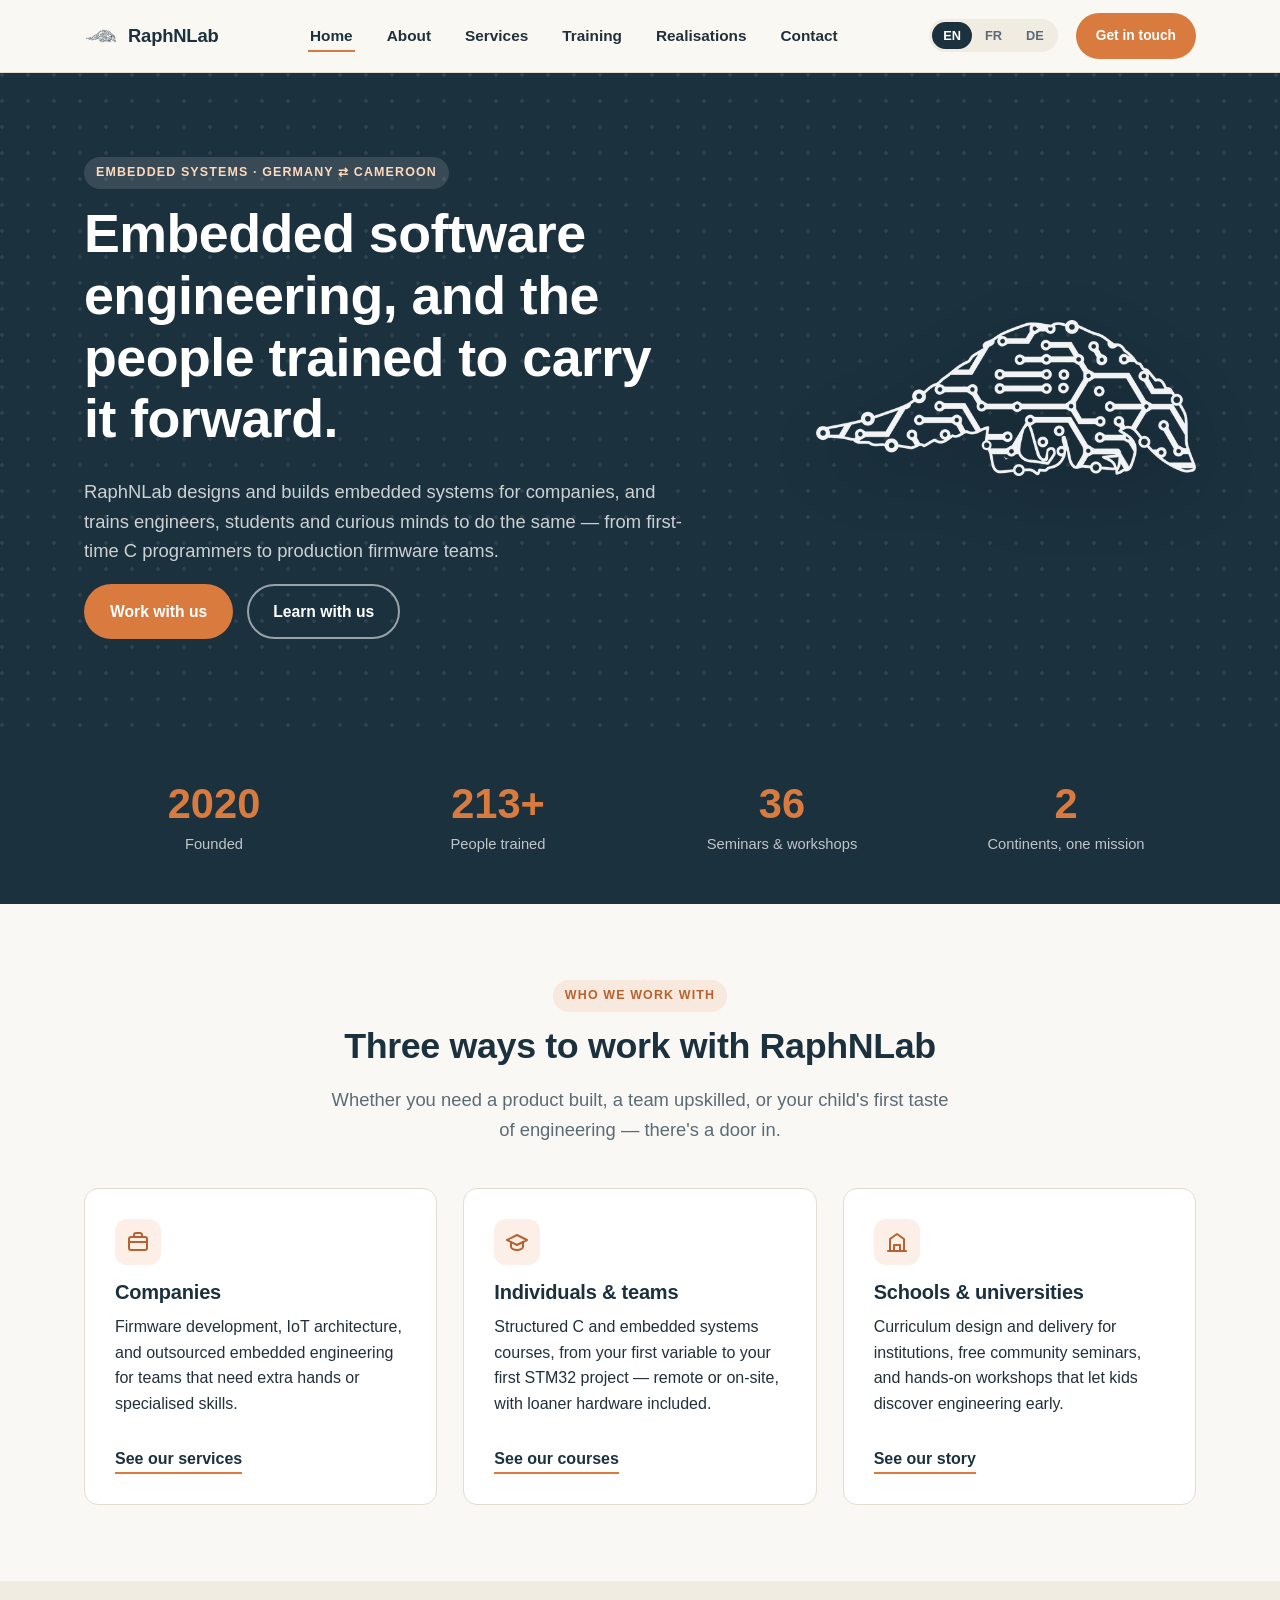
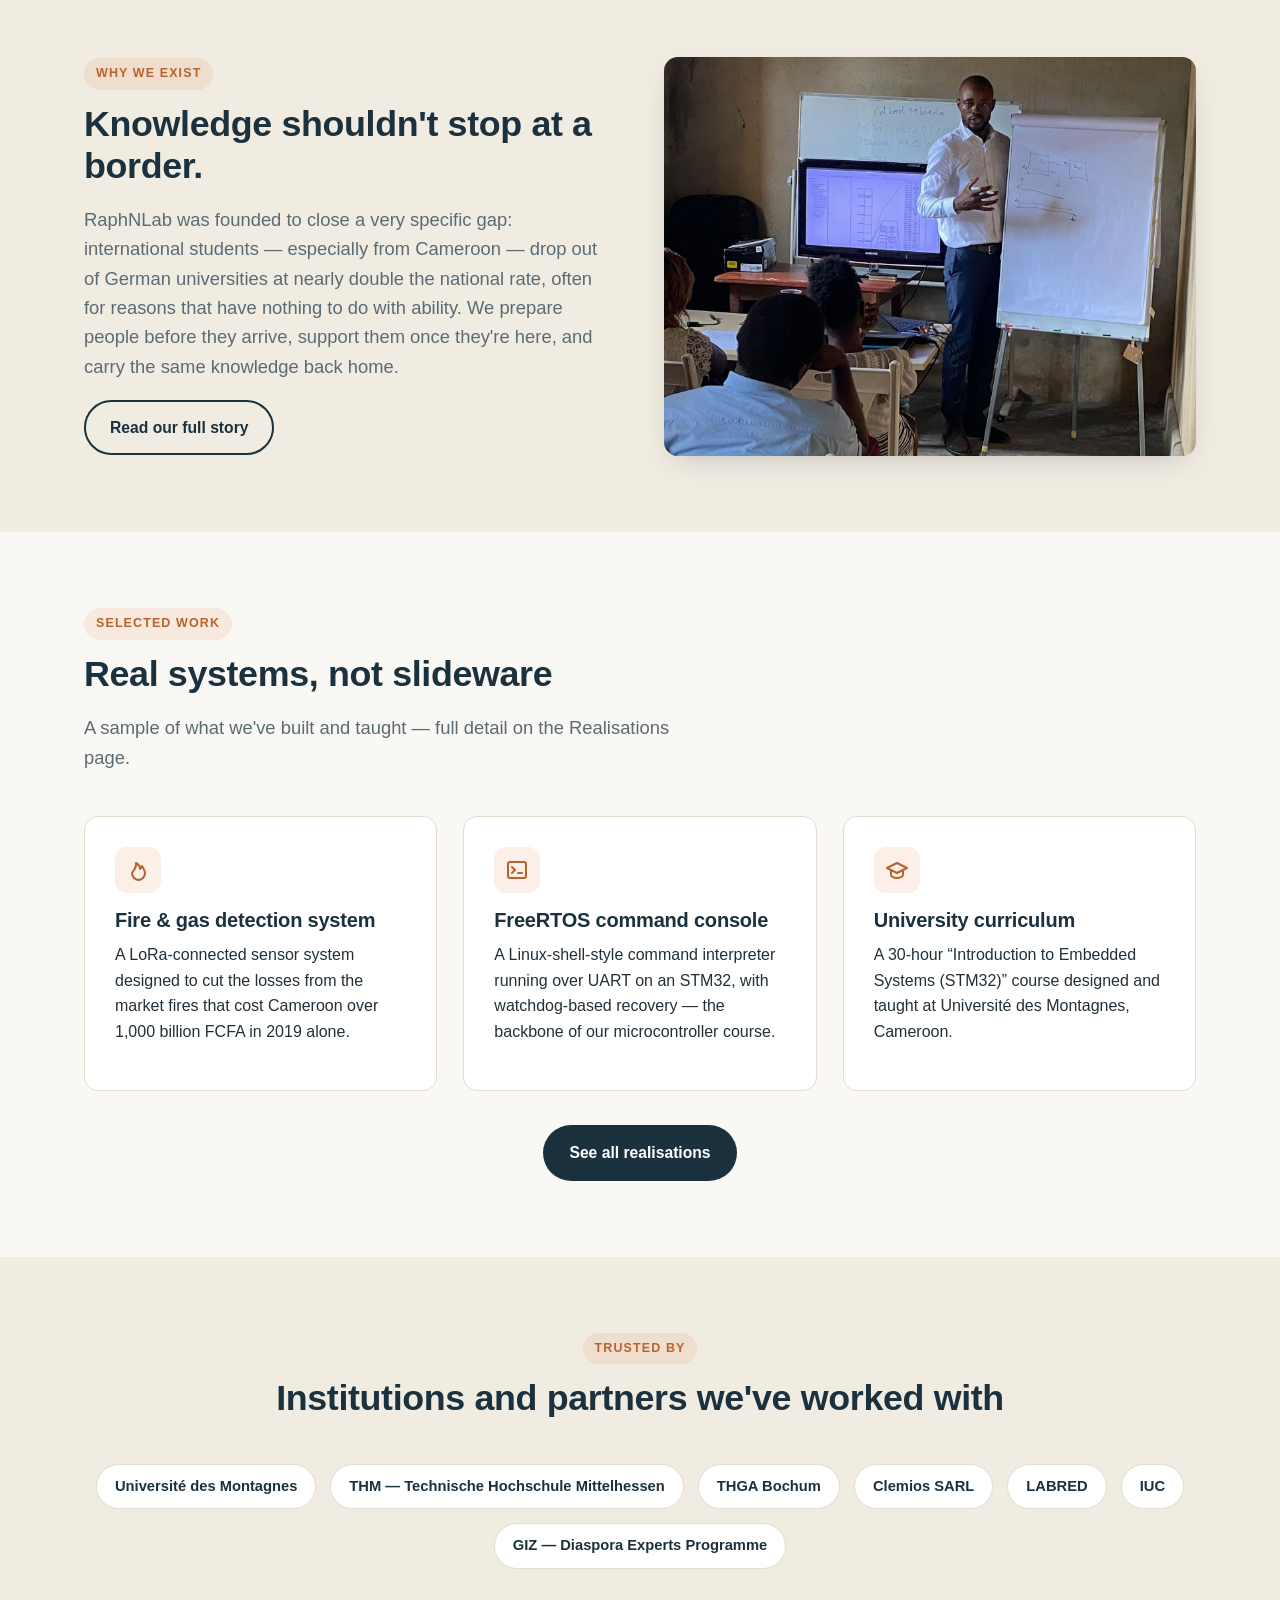
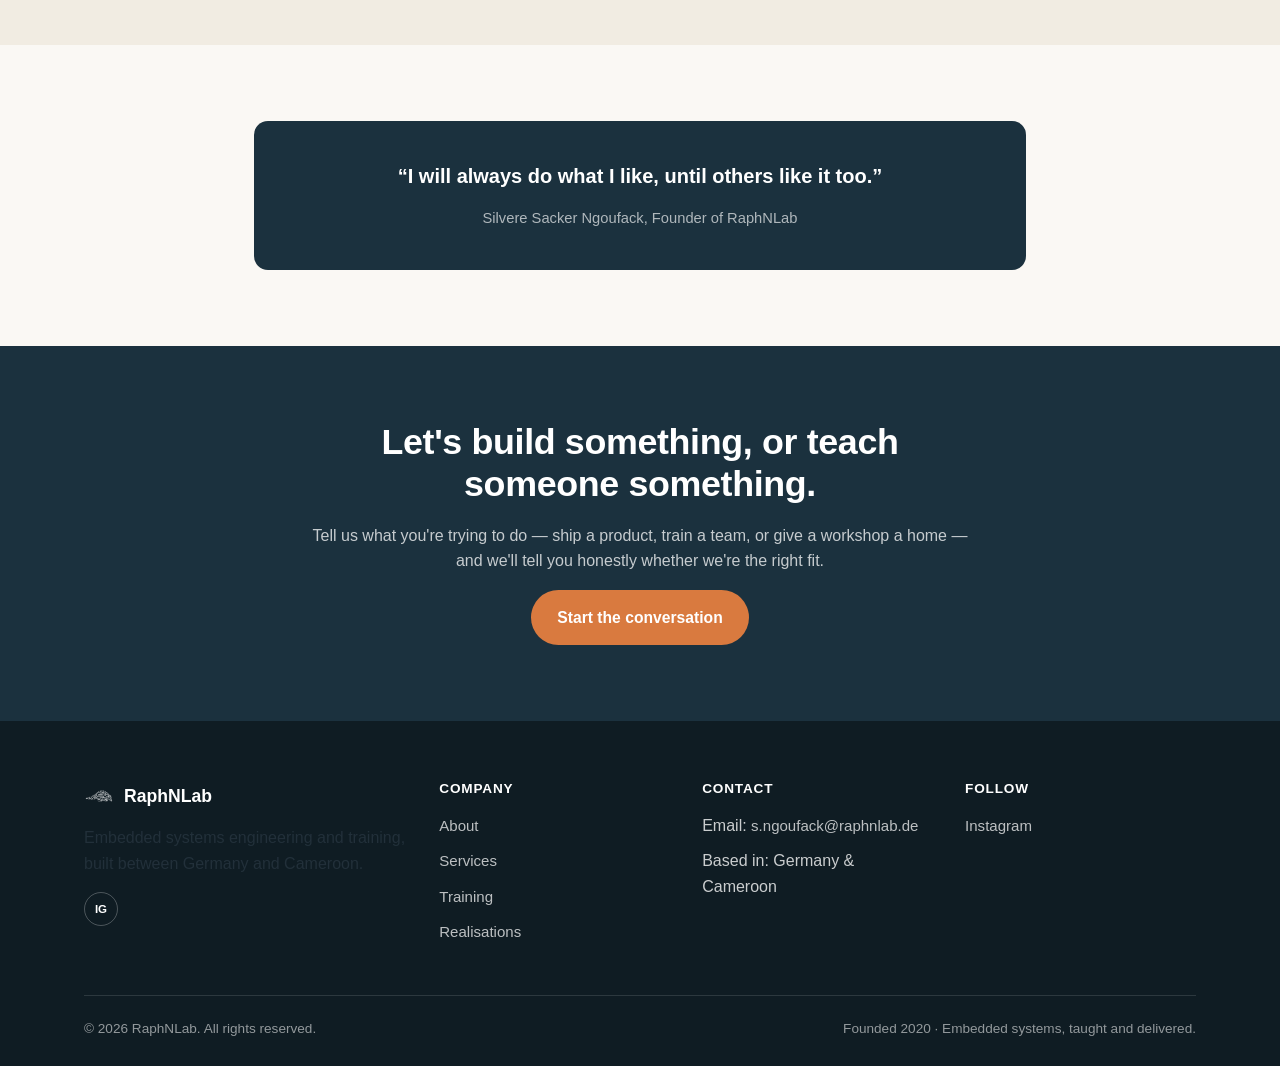
==== index.html @ 63fa4314 "Initial commit Signed-off-by: RaphNLab <s.ngoufack@raphnlab.de>" ====
<!DOCTYPE html>
<html lang="en">
<head>
<meta charset="UTF-8">
<meta name="viewport" content="width=device-width, initial-scale=1.0">
<title data-i18n="home.title">RaphNLab</title>
<meta name="description" content="RaphNLab designs and builds embedded systems for companies, and trains engineers, students and curious minds — in Germany and Cameroon.">
<link rel="icon" type="image/png" href="assets/img/favicon.png">
<link rel="stylesheet" href="assets/css/style.css">
</head>
<body data-page="home">

<header class="site-header">
  <div class="container nav">
    <a href="index.html" class="brand">
      <img src="assets/img/mascot-square.png" alt="RaphNLab">
      <span class="brand-word">RaphNLab</span>
    </a>
    <button class="nav-toggle" aria-label="Menu"><span></span><span></span><span></span></button>
    <ul class="nav-links">
      <li><a href="index.html" data-page="home" data-i18n="common.nav_home">Home</a></li>
      <li><a href="about.html" data-page="about" data-i18n="common.nav_about">About</a></li>
      <li><a href="services.html" data-page="services" data-i18n="common.nav_services">Services</a></li>
      <li><a href="training.html" data-page="training" data-i18n="common.nav_training">Training</a></li>
      <li><a href="realisations.html" data-page="realisations" data-i18n="common.nav_realisations">Realisations</a></li>
      <li><a href="contact.html" data-page="contact" data-i18n="common.nav_contact">Contact</a></li>
    </ul>
    <div class="nav-right">
      <div class="lang-switch">
        <button type="button" data-lang="en">EN</button>
        <button type="button" data-lang="fr">FR</button>
        <button type="button" data-lang="de">DE</button>
      </div>
      <a href="contact.html" class="btn btn-primary" style="padding:10px 18px;font-size:0.86rem;" data-i18n="common.nav_cta">Get in touch</a>
    </div>
  </div>
</header>

<section class="hero">
  <div class="container">
    <div>
      <span class="eyebrow on-dark" data-i18n="home.hero_eyebrow">Embedded systems · Germany ⇄ Cameroon</span>
      <h1 data-i18n="home.hero_title">Embedded software engineering, and the people trained to carry it forward.</h1>
      <p class="lede" data-i18n="home.hero_lede">RaphNLab designs and builds embedded systems for companies, and trains engineers, students and curious minds to do the same.</p>
      <div class="cta-row">
        <a href="services.html" class="btn btn-primary" data-i18n="home.hero_cta_primary">Work with us</a>
        <a href="training.html" class="btn btn-outline-light" data-i18n="home.hero_cta_secondary">Learn with us</a>
      </div>
    </div>
    <div class="hero-art"><img src="assets/img/mascot-white.png" alt=""></div>
  </div>
</section>

<section class="section-ink" style="padding:48px 0;">
  <div class="container stat-strip">
    <div><span class="num">2020</span><span class="label" data-i18n="home.stat_since_label">Founded</span></div>
    <div><span class="num">213+</span><span class="label" data-i18n="home.stat_students_label">People trained</span></div>
    <div><span class="num">36</span><span class="label" data-i18n="home.stat_seminars_label">Seminars & workshops</span></div>
    <div><span class="num">2</span><span class="label" data-i18n="home.stat_continents_label">Continents, one mission</span></div>
  </div>
</section>

<section>
  <div class="container">
    <div class="section-head center">
      <span class="eyebrow" data-i18n="home.paths_eyebrow">Who we work with</span>
      <h2 data-i18n="home.paths_title">Three ways to work with RaphNLab</h2>
      <p class="lede" style="margin:0 auto;" data-i18n="home.paths_lede">Whether you need a product built, a team upskilled, or your child's first taste of engineering.</p>
    </div>
    <div class="grid grid-3">
      <div class="card">
        <div class="icon"><svg viewBox="0 0 24 24" fill="none" stroke="currentColor" stroke-width="2" stroke-linecap="round" stroke-linejoin="round"><rect x="3" y="7" width="18" height="13" rx="2"/><path d="M8 7V5a2 2 0 0 1 2-2h4a2 2 0 0 1 2 2v2"/><path d="M3 12h18"/></svg></div>
        <h3 data-i18n="home.path_company_title">Companies</h3>
        <p data-i18n="home.path_company_text">Firmware development, IoT architecture, and outsourced embedded engineering for teams that need extra hands or specialised skills.</p>
        <a href="services.html" class="link" data-i18n="home.path_company_link">See our services</a>
      </div>
      <div class="card">
        <div class="icon"><svg viewBox="0 0 24 24" fill="none" stroke="currentColor" stroke-width="2" stroke-linecap="round" stroke-linejoin="round"><path d="M22 10 12 5 2 10l10 5 10-5Z"/><path d="M6 12v5c0 1.5 3 3 6 3s6-1.5 6-3v-5"/></svg></div>
        <h3 data-i18n="home.path_individual_title">Individuals & teams</h3>
        <p data-i18n="home.path_individual_text">Structured C and embedded systems courses, from your first variable to your first STM32 project.</p>
        <a href="training.html" class="link" data-i18n="home.path_individual_link">See our courses</a>
      </div>
      <div class="card">
        <div class="icon"><svg viewBox="0 0 24 24" fill="none" stroke="currentColor" stroke-width="2" stroke-linecap="round" stroke-linejoin="round"><path d="M3 21h18"/><path d="M5 21V9l7-5 7 5v12"/><path d="M9 21v-6h6v6"/></svg></div>
        <h3 data-i18n="home.path_institution_title">Schools & universities</h3>
        <p data-i18n="home.path_institution_text">Curriculum design and delivery for institutions, free community seminars, and hands-on workshops for kids.</p>
        <a href="about.html" class="link" data-i18n="home.path_institution_link">See our story</a>
      </div>
    </div>
  </div>
</section>

<section class="section-alt">
  <div class="container" style="display:grid; grid-template-columns: 1fr 1fr; gap:48px; align-items:center;">
    <div>
      <span class="eyebrow" data-i18n="home.mission_eyebrow">Why we exist</span>
      <h2 data-i18n="home.mission_title">Knowledge shouldn't stop at a border.</h2>
      <p class="lede" data-i18n="home.mission_text">RaphNLab was founded to close a very specific gap: international students drop out of German universities at nearly double the national rate.</p>
      <a href="about.html" class="btn btn-outline" data-i18n="home.mission_link">Read our full story</a>
    </div>
    <div class="photo-frame">
      <img src="assets/img/photo-cameroon-training.jpg" alt="Silvere Sacker Ngoufack delivering embedded systems training in Cameroon">
    </div>
  </div>
</section>

<section>
  <div class="container">
    <div class="section-head">
      <span class="eyebrow" data-i18n="home.projects_eyebrow">Selected work</span>
      <h2 data-i18n="home.projects_title">Real systems, not slideware</h2>
      <p class="lede" data-i18n="home.projects_lede">A sample of what we've built and taught.</p>
    </div>
    <div class="grid grid-3">
      <div class="card">
        <div class="icon"><svg viewBox="0 0 24 24" fill="none" stroke="currentColor" stroke-width="2" stroke-linecap="round" stroke-linejoin="round"><path d="M12 22c4 0 7-3 7-7 0-3-2-5-3-7-.5 2-2 3-2 3 0-3-2-5-4-6 1 3-1 5-2 7-1 1.5-2 3-2 3 0 4 3 7 7 7Z"/></svg></div>
        <h3 data-i18n="home.project1_title">Fire & gas detection system</h3>
        <p data-i18n="home.project1_text">A LoRa-connected sensor system designed to cut the losses from market fires in Cameroon.</p>
      </div>
      <div class="card">
        <div class="icon"><svg viewBox="0 0 24 24" fill="none" stroke="currentColor" stroke-width="2" stroke-linecap="round" stroke-linejoin="round"><rect x="3" y="4" width="18" height="16" rx="2"/><path d="m7 9 3 3-3 3"/><path d="M13 15h4"/></svg></div>
        <h3 data-i18n="home.project2_title">FreeRTOS command console</h3>
        <p data-i18n="home.project2_text">A Linux-shell-style command interpreter running over UART on an STM32.</p>
      </div>
      <div class="card">
        <div class="icon"><svg viewBox="0 0 24 24" fill="none" stroke="currentColor" stroke-width="2" stroke-linecap="round" stroke-linejoin="round"><path d="M22 10 12 5 2 10l10 5 10-5Z"/><path d="M6 12v5c0 1.5 3 3 6 3s6-1.5 6-3v-5"/></svg></div>
        <h3 data-i18n="home.project3_title">University curriculum</h3>
        <p data-i18n="home.project3_text">A 30-hour embedded systems course designed and taught at Université des Montagnes, Cameroon.</p>
      </div>
    </div>
    <div class="text-center" style="margin-top:34px;">
      <a href="realisations.html" class="btn btn-dark" data-i18n="home.projects_link">See all realisations</a>
    </div>
  </div>
</section>

<section class="section-alt">
  <div class="container">
    <div class="section-head center">
      <span class="eyebrow" data-i18n="home.partners_eyebrow">Trusted by</span>
      <h2 data-i18n="home.partners_title">Institutions and partners we've worked with</h2>
    </div>
    <div class="partners" style="justify-content:center;">
      <span class="partner-chip">Université des Montagnes</span>
      <span class="partner-chip">THM — Technische Hochschule Mittelhessen</span>
      <span class="partner-chip">THGA Bochum</span>
      <span class="partner-chip">Clemios SARL</span>
      <span class="partner-chip">LABRED</span>
      <span class="partner-chip">IUC</span>
      <span class="partner-chip">GIZ — Diaspora Experts Programme</span>
    </div>
  </div>
</section>

<section>
  <div class="container" style="max-width:820px;">
    <div class="quote-block text-center">
      <p data-i18n="home.quote_text">"I will always do what I like, until others like it too."</p>
      <cite data-i18n="home.quote_cite">Silvere Sacker Ngoufack, Founder of RaphNLab</cite>
    </div>
  </div>
</section>

<section class="section-ink text-center">
  <div class="container" style="max-width:720px;">
    <h2 data-i18n="home.cta_band_title">Let's build something, or teach someone something.</h2>
    <p data-i18n="home.cta_band_text">Tell us what you're trying to do — ship a product, train a team, or give a workshop a home — and we'll tell you honestly whether we're the right fit.</p>
    <a href="contact.html" class="btn btn-primary" data-i18n="home.cta_band_button">Start the conversation</a>
  </div>
</section>

<footer class="site-footer">
  <div class="container">
    <div class="footer-grid">
      <div>
        <div class="footer-brand">
          <img src="assets/img/mascot-square.png" alt="RaphNLab">
          <span>RaphNLab</span>
        </div>
        <p data-i18n="common.footer_tagline">Embedded systems engineering and training, built between Germany and Cameroon.</p>
        <div class="social-row">
          <a href="https://www.instagram.com/raphnlab_/" target="_blank" rel="noopener" aria-label="Instagram"><span style="font-size:0.72rem;font-weight:800;">IG</span></a>
        </div>
      </div>
      <div>
        <h4 data-i18n="common.footer_company">Company</h4>
        <ul>
          <li><a href="about.html" data-i18n="common.nav_about">About</a></li>
          <li><a href="services.html" data-i18n="common.nav_services">Services</a></li>
          <li><a href="training.html" data-i18n="common.nav_training">Training</a></li>
          <li><a href="realisations.html" data-i18n="common.nav_realisations">Realisations</a></li>
        </ul>
      </div>
      <div>
        <h4 data-i18n="common.footer_contact">Contact</h4>
        <ul>
          <li><span data-i18n="common.footer_email_label">Email</span>: <a href="mailto:s.ngoufack@raphnlab.de">s.ngoufack@raphnlab.de</a></li>
          <li><span data-i18n="common.footer_location_label">Based in</span>: <span data-i18n="common.footer_location_value">Germany & Cameroon</span></li>
        </ul>
      </div>
      <div>
        <h4 data-i18n="common.footer_follow">Follow</h4>
        <ul>
          <li><a href="https://www.instagram.com/raphnlab_/" target="_blank" rel="noopener">Instagram</a></li>
        </ul>
      </div>
    </div>
    <div class="footer-bottom">
      <div>&copy; <span data-year></span> <span data-i18n="common.footer_rights">RaphNLab. All rights reserved.</span></div>
      <div data-i18n="common.footer_credit">Founded 2020 · Embedded systems, taught and delivered.</div>
    </div>
  </div>
</footer>

<script src="assets/i18n/translations.js"></script>
<script src="assets/js/i18n.js"></script>
<script src="assets/js/main.js"></script>
</body>
</html>
---- assets/css/style.css ----
/* ==========================================================================
   RaphNLab — design tokens
   Brand ink colour (#1b313e) measured from the official logo file.
   Warm terracotta accent chosen to echo the Cameroon/Germany "bridge" story
   without turning the site into a flag-colour cliché.
   ========================================================================== */
:root {
  --ink: #1b313e;
  --ink-2: #24404f;
  --ink-3: #0f1c23;
  --paper: #faf8f4;
  --paper-alt: #f1ece2;
  --white: #ffffff;
  --text: #22303a;
  --text-muted: #5b6b74;
  --border: #e3ddd0;
  --accent: #d97a3f;
  --accent-dark: #b8632f;
  --accent-2: #2f8fd1;
  --ok: #3f8f5f;

  --font-sans: -apple-system, BlinkMacSystemFont, "Segoe UI", Roboto, "Helvetica Neue", Arial, sans-serif;

  --container: 1160px;
  --radius: 14px;
  --radius-sm: 8px;
  --shadow: 0 10px 30px -12px rgba(15, 28, 35, 0.25);
  --shadow-sm: 0 4px 14px -6px rgba(15, 28, 35, 0.18);
}

* { box-sizing: border-box; }
html { scroll-behavior: smooth; }

body {
  margin: 0;
  font-family: var(--font-sans);
  background: var(--paper);
  color: var(--text);
  line-height: 1.6;
  -webkit-font-smoothing: antialiased;
}

img { max-width: 100%; display: block; }
a { color: inherit; }

.container {
  width: 100%;
  max-width: var(--container);
  margin: 0 auto;
  padding: 0 24px;
}

h1, h2, h3, h4 {
  font-family: var(--font-sans);
  color: var(--ink);
  line-height: 1.15;
  letter-spacing: -0.01em;
  margin: 0 0 0.5em;
}
h1 { font-size: clamp(2.1rem, 4.2vw, 3.4rem); font-weight: 800; }
h2 { font-size: clamp(1.6rem, 2.8vw, 2.3rem); font-weight: 800; }
h3 { font-size: 1.25rem; font-weight: 700; }
p { margin: 0 0 1em; color: var(--text); }
.lede { font-size: 1.15rem; color: var(--text-muted); max-width: 62ch; }

.eyebrow {
  display: inline-block;
  font-size: 0.78rem;
  font-weight: 700;
  letter-spacing: 0.09em;
  text-transform: uppercase;
  color: var(--accent-dark);
  background: rgba(217, 122, 63, 0.12);
  padding: 6px 12px;
  border-radius: 999px;
  margin-bottom: 14px;
}
.eyebrow.on-dark {
  color: #ffd9bd;
  background: rgba(255, 255, 255, 0.12);
}

/* ==========================================================================
   Buttons
   ========================================================================== */
.btn {
  display: inline-flex;
  align-items: center;
  gap: 8px;
  font-family: var(--font-sans);
  font-size: 0.98rem;
  font-weight: 700;
  padding: 13px 24px;
  border-radius: 999px;
  border: 2px solid transparent;
  cursor: pointer;
  text-decoration: none;
  transition: transform 0.15s ease, box-shadow 0.15s ease, background 0.15s ease, color 0.15s ease;
  white-space: nowrap;
}
.btn-primary { background: var(--accent); color: #fff; }
.btn-primary:hover { background: var(--accent-dark); transform: translateY(-1px); box-shadow: var(--shadow-sm); }
.btn-dark { background: var(--ink); color: #fff; }
.btn-dark:hover { background: var(--ink-2); transform: translateY(-1px); }
.btn-outline { background: transparent; color: var(--ink); border-color: var(--ink); }
.btn-outline:hover { background: var(--ink); color: #fff; }
.btn-outline-light { background: transparent; color: #fff; border-color: rgba(255,255,255,0.55); }
.btn-outline-light:hover { background: rgba(255,255,255,0.12); border-color: #fff; }
.btn-block { width: 100%; justify-content: center; }
.cta-row { display: flex; gap: 14px; flex-wrap: wrap; }

/* ==========================================================================
   Header / nav
   ========================================================================== */
.site-header {
  position: sticky;
  top: 0;
  z-index: 100;
  background: rgba(250, 248, 244, 0.92);
  backdrop-filter: saturate(180%) blur(10px);
  border-bottom: 1px solid var(--border);
}
.nav {
  display: flex;
  align-items: center;
  justify-content: space-between;
  height: 72px;
}
.brand { display: flex; align-items: center; gap: 10px; text-decoration: none; }
.brand img { height: 34px; width: auto; }
.brand-word { font-weight: 800; font-size: 1.15rem; color: var(--ink); letter-spacing: -0.01em; }

.nav-links {
  display: flex;
  align-items: center;
  gap: 30px;
  list-style: none;
  margin: 0;
  padding: 0;
}
.nav-links a {
  text-decoration: none;
  color: var(--text);
  font-weight: 600;
  font-size: 0.96rem;
  padding: 6px 2px;
  border-bottom: 2px solid transparent;
  transition: border-color 0.15s ease, color 0.15s ease;
}
.nav-links a:hover,
.nav-links a.active {
  color: var(--ink);
  border-bottom-color: var(--accent);
}

.nav-right { display: flex; align-items: center; gap: 18px; }

.lang-switch {
  display: flex;
  gap: 2px;
  background: var(--paper-alt);
  border-radius: 999px;
  padding: 3px;
}
.lang-switch button {
  border: none;
  background: transparent;
  padding: 6px 11px;
  font-size: 0.8rem;
  font-weight: 700;
  color: var(--text-muted);
  border-radius: 999px;
  cursor: pointer;
  font-family: var(--font-sans);
}
.lang-switch button.active { background: var(--ink); color: #fff; }

.nav-toggle {
  display: none;
  flex-direction: column;
  gap: 5px;
  background: none;
  border: none;
  cursor: pointer;
  padding: 6px;
}
.nav-toggle span { width: 24px; height: 2px; background: var(--ink); display: block; border-radius: 2px; }

@media (max-width: 880px) {
  .nav-toggle { display: flex; }
  .nav-right .btn { display: none; }
  .nav-right { gap: 10px; }
  .lang-switch button { padding: 6px 8px; font-size: 0.76rem; }
  .brand-word { font-size: 1.02rem; }
  .container { padding: 0 18px; }
  .nav-links {
    position: absolute;
    top: 72px;
    left: 0;
    right: 0;
    background: var(--paper);
    border-bottom: 1px solid var(--border);
    flex-direction: column;
    align-items: flex-start;
    gap: 4px;
    padding: 14px 24px 20px;
    display: none;
  }
  .nav-links.open { display: flex; }
  .nav-links a { width: 100%; padding: 10px 0; }
  .nav-right { gap: 12px; }
}

/* ==========================================================================
   Hero
   ========================================================================== */
.hero {
  position: relative;
  background: var(--ink);
  color: #fff;
  overflow: hidden;
  padding: 84px 0 96px;
}
.hero::before {
  content: "";
  position: absolute;
  inset: 0;
  background-image:
    radial-gradient(circle at 2px 2px, rgba(255,255,255,0.16) 1.6px, transparent 1.6px);
  background-size: 26px 26px;
  opacity: 0.5;
  pointer-events: none;
}
.hero .container { position: relative; display: grid; grid-template-columns: 1.15fr 0.85fr; gap: 48px; align-items: center; }
.hero h1 { color: #fff; }
.hero p.lede { color: rgba(255,255,255,0.78); }
.hero-art { justify-self: end; opacity: 0.95; }
.hero-art img { width: 100%; max-width: 380px; filter: drop-shadow(0 20px 40px rgba(0,0,0,0.35)); }

.hero.small { padding: 56px 0 68px; }
.hero.small .container { grid-template-columns: 1fr; }
.hero.small .lede { max-width: 70ch; }

@media (max-width: 880px) {
  .hero .container { grid-template-columns: 1fr; }
  .hero-art { justify-self: center; order: -1; }
  .hero-art img { max-width: 220px; }
}

/* ==========================================================================
   Sections
   ========================================================================== */
section { padding: 76px 0; }
.section-alt { background: var(--paper-alt); }
.section-ink { background: var(--ink); color: #fff; }
.section-ink h2 { color: #fff; }
.section-ink p { color: rgba(255,255,255,0.75); }
.section-head { max-width: 760px; margin-bottom: 44px; }
.section-head.center { margin-left: auto; margin-right: auto; text-align: center; }

/* ==========================================================================
   Stat strip
   ========================================================================== */
.stat-strip {
  display: grid;
  grid-template-columns: repeat(4, 1fr);
  gap: 24px;
  text-align: center;
}
.stat-strip .num {
  font-size: clamp(1.8rem, 3.4vw, 2.6rem);
  font-weight: 800;
  color: var(--accent);
  display: block;
  line-height: 1;
  margin-bottom: 6px;
}
.stat-strip .label { font-size: 0.92rem; color: rgba(255,255,255,0.72); }
@media (max-width: 720px) {
  .stat-strip { grid-template-columns: repeat(2, 1fr); row-gap: 32px; }
}

/* ==========================================================================
   Cards / grids
   ========================================================================== */
.grid { display: grid; gap: 26px; }
.grid-3 { grid-template-columns: repeat(3, 1fr); }
.grid-2 { grid-template-columns: repeat(2, 1fr); }
@media (max-width: 900px) {
  .grid-3, .grid-2 { grid-template-columns: 1fr; }
}

.card {
  background: #fff;
  border: 1px solid var(--border);
  border-radius: var(--radius);
  padding: 30px;
  transition: transform 0.15s ease, box-shadow 0.15s ease;
}
.card:hover { transform: translateY(-3px); box-shadow: var(--shadow-sm); }
.card .icon {
  width: 46px; height: 46px;
  display: grid; place-items: center;
  background: rgba(217,122,63,0.12);
  color: var(--accent-dark);
  border-radius: 12px;
  margin-bottom: 16px;
}
.card .icon svg { width: 24px; height: 24px; }
.card ul { margin: 12px 0 0; padding-left: 20px; color: var(--text-muted); }
.card ul li { margin-bottom: 6px; }
.card .link { display: inline-block; margin-top: 14px; font-weight: 700; color: var(--ink); text-decoration: none; border-bottom: 2px solid var(--accent); }

.card-flat {
  background: var(--paper-alt);
  border-radius: var(--radius);
  padding: 26px;
}

/* ==========================================================================
   Pricing cards
   ========================================================================== */
.price-card {
  background: #fff;
  border: 1px solid var(--border);
  border-radius: var(--radius);
  padding: 32px;
  display: flex;
  flex-direction: column;
  height: 100%;
}
.price-card.featured {
  border-color: var(--accent);
  box-shadow: var(--shadow);
  position: relative;
}
.price-card .tag {
  position: absolute; top: -13px; left: 28px;
  background: var(--accent); color: #fff;
  font-size: 0.72rem; font-weight: 800; letter-spacing: 0.05em;
  text-transform: uppercase; padding: 5px 12px; border-radius: 999px;
}
.price-card .amount { font-size: 2.4rem; font-weight: 800; color: var(--ink); margin: 6px 0 2px; }
.price-card .amount small { font-size: 1rem; font-weight: 600; color: var(--text-muted); }
.price-card ul { list-style: none; padding: 0; margin: 18px 0 24px; flex-grow: 1; }
.price-card ul li { padding: 7px 0 7px 26px; position: relative; color: var(--text); font-size: 0.95rem; }
.price-card ul li::before {
  content: "✓";
  position: absolute; left: 0; top: 7px;
  color: var(--ok); font-weight: 800;
}
.price-card.free .amount { color: var(--ok); }

/* ==========================================================================
   Timeline (About)
   ========================================================================== */
.timeline { position: relative; margin-left: 10px; padding-left: 30px; border-left: 3px solid var(--border); }
.timeline-item { position: relative; padding-bottom: 34px; }
.timeline-item:last-child { padding-bottom: 0; }
.timeline-item::before {
  content: "";
  position: absolute; left: -39px; top: 4px;
  width: 14px; height: 14px; border-radius: 50%;
  background: var(--accent); border: 3px solid var(--paper);
  box-shadow: 0 0 0 2px var(--accent);
}
.timeline-item .year { font-weight: 800; color: var(--accent-dark); font-size: 0.9rem; letter-spacing: 0.04em; }
.timeline-item h3 { margin: 4px 0 6px; }

/* ==========================================================================
   Quote / callout blocks
   ========================================================================== */
.quote-block {
  background: var(--ink);
  color: #fff;
  border-radius: var(--radius);
  padding: 40px;
  position: relative;
}
.quote-block p { color: #fff; font-size: 1.25rem; font-weight: 600; line-height: 1.5; margin-bottom: 14px; }
.quote-block cite { color: rgba(255,255,255,0.65); font-style: normal; font-size: 0.92rem; }

.callout {
  border-left: 4px solid var(--accent);
  background: var(--paper-alt);
  border-radius: 0 var(--radius) var(--radius) 0;
  padding: 22px 26px;
  margin: 28px 0;
}
.callout strong { color: var(--ink); }

.badge {
  display: inline-flex;
  align-items: center;
  gap: 8px;
  background: #fff;
  border: 1px solid var(--border);
  border-radius: 999px;
  padding: 8px 16px;
  font-size: 0.85rem;
  font-weight: 700;
  color: var(--ink);
  box-shadow: var(--shadow-sm);
}
.badge .dot { width: 8px; height: 8px; border-radius: 50%; background: var(--ok); }

/* ==========================================================================
   Photos
   ========================================================================== */
.photo-frame {
  border-radius: var(--radius);
  overflow: hidden;
  box-shadow: var(--shadow);
}
.photo-frame img { width: 100%; height: 100%; object-fit: cover; }
.figure-caption { font-size: 0.85rem; color: var(--text-muted); margin-top: 10px; }

/* ==========================================================================
   Partners strip
   ========================================================================== */
.partners { display: flex; flex-wrap: wrap; gap: 14px; }
.partner-chip {
  background: #fff;
  border: 1px solid var(--border);
  border-radius: 999px;
  padding: 10px 18px;
  font-weight: 700;
  font-size: 0.92rem;
  color: var(--ink);
}

/* ==========================================================================
   Process steps
   ========================================================================== */
.steps { display: grid; grid-template-columns: repeat(5, 1fr); gap: 18px; counter-reset: step; }
.step { text-align: left; }
.step .n {
  width: 34px; height: 34px; border-radius: 50%;
  background: var(--ink); color: #fff; font-weight: 800;
  display: grid; place-items: center; margin-bottom: 12px; font-size: 0.95rem;
}
@media (max-width: 980px) {
  .steps { grid-template-columns: repeat(2, 1fr); }
}
@media (max-width: 560px) {
  .steps { grid-template-columns: 1fr; }
}

/* ==========================================================================
   Contact form
   ========================================================================== */
.form-grid { display: grid; gap: 16px; }
.form-row-2 { display: grid; grid-template-columns: 1fr 1fr; gap: 16px; }
@media (max-width: 640px) { .form-row-2 { grid-template-columns: 1fr; } }
label { display: block; font-weight: 700; font-size: 0.88rem; margin-bottom: 6px; color: var(--ink); }
input, select, textarea {
  width: 100%;
  font-family: var(--font-sans);
  font-size: 0.98rem;
  padding: 12px 14px;
  border-radius: var(--radius-sm);
  border: 1px solid var(--border);
  background: #fff;
  color: var(--text);
}
input:focus, select:focus, textarea:focus { outline: 2px solid var(--accent); outline-offset: 1px; }
textarea { min-height: 130px; resize: vertical; }
.form-note { font-size: 0.85rem; color: var(--text-muted); margin-top: 10px; }

.contact-cards { display: grid; grid-template-columns: repeat(2, 1fr); gap: 22px; }
@media (max-width: 780px) { .contact-cards { grid-template-columns: 1fr; } }

/* ==========================================================================
   Footer
   ========================================================================== */
.site-footer { background: var(--ink-3); color: rgba(255,255,255,0.78); padding: 60px 0 26px; }
.footer-grid { display: grid; grid-template-columns: 1.4fr 1fr 1fr 1fr; gap: 32px; margin-bottom: 40px; }
.footer-grid h4 { color: #fff; font-size: 0.85rem; letter-spacing: 0.06em; text-transform: uppercase; margin-bottom: 16px; }
.footer-grid ul { list-style: none; margin: 0; padding: 0; }
.footer-grid li { margin-bottom: 10px; }
.footer-grid a { color: rgba(255,255,255,0.72); text-decoration: none; font-size: 0.94rem; }
.footer-grid a:hover { color: #fff; }
.footer-brand { display: flex; align-items: center; gap: 10px; margin-bottom: 14px; }
.footer-brand img { height: 30px; filter: brightness(0) invert(1); }
.footer-brand span { font-weight: 800; color: #fff; font-size: 1.1rem; }
.footer-bottom {
  border-top: 1px solid rgba(255,255,255,0.12);
  padding-top: 22px;
  display: flex;
  justify-content: space-between;
  flex-wrap: wrap;
  gap: 12px;
  font-size: 0.85rem;
  color: rgba(255,255,255,0.55);
}
.social-row { display: flex; gap: 12px; }
.social-row a {
  width: 34px; height: 34px; border-radius: 50%;
  border: 1px solid rgba(255,255,255,0.25);
  display: grid; place-items: center;
  color: #fff; text-decoration: none;
}
.social-row a:hover { background: rgba(255,255,255,0.12); }

@media (max-width: 880px) {
  .footer-grid { grid-template-columns: 1fr 1fr; }
}
@media (max-width: 540px) {
  .footer-grid { grid-template-columns: 1fr; }
}

/* ==========================================================================
   Utilities
   ========================================================================== */
.mt-0 { margin-top: 0; }
.text-center { text-align: center; }
.max-w { max-width: 700px; }
.max-w.center { margin-left: auto; margin-right: auto; }
[data-i18n-html] a { color: var(--accent-dark); font-weight: 700; }
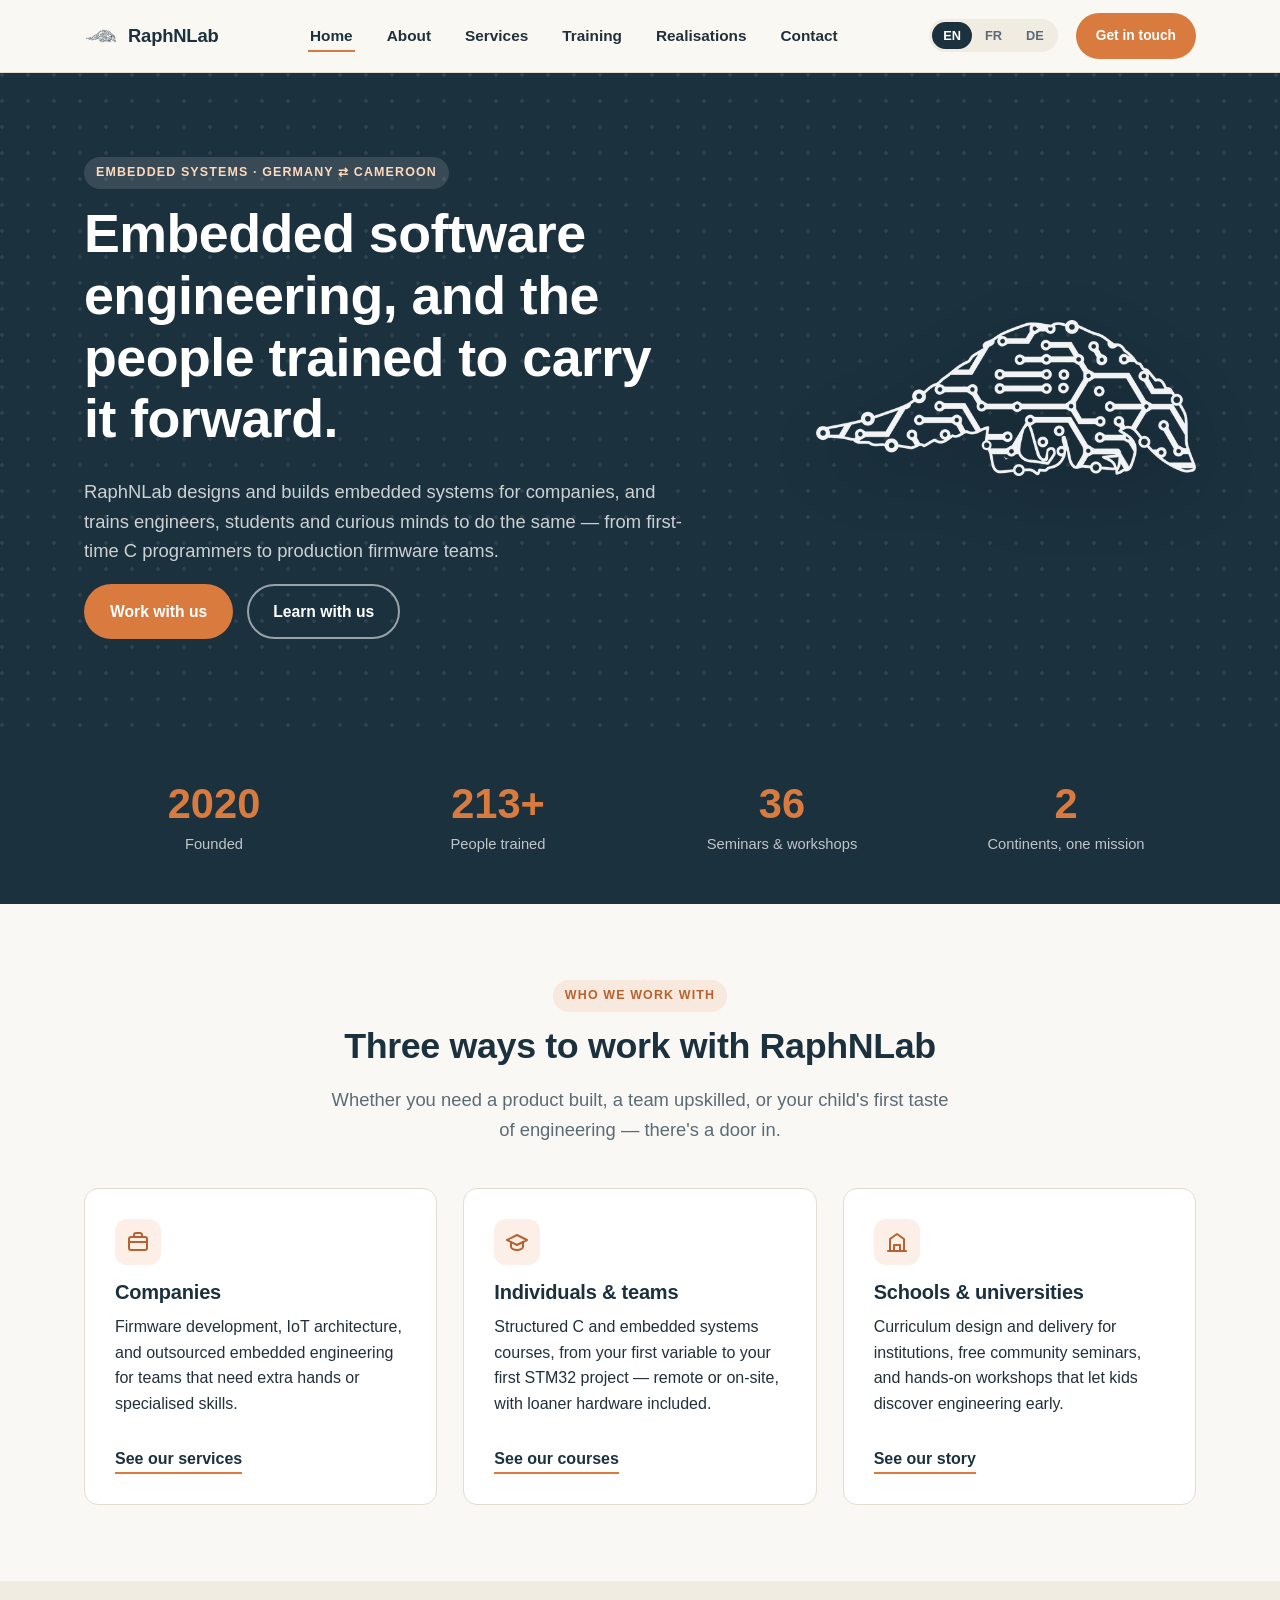
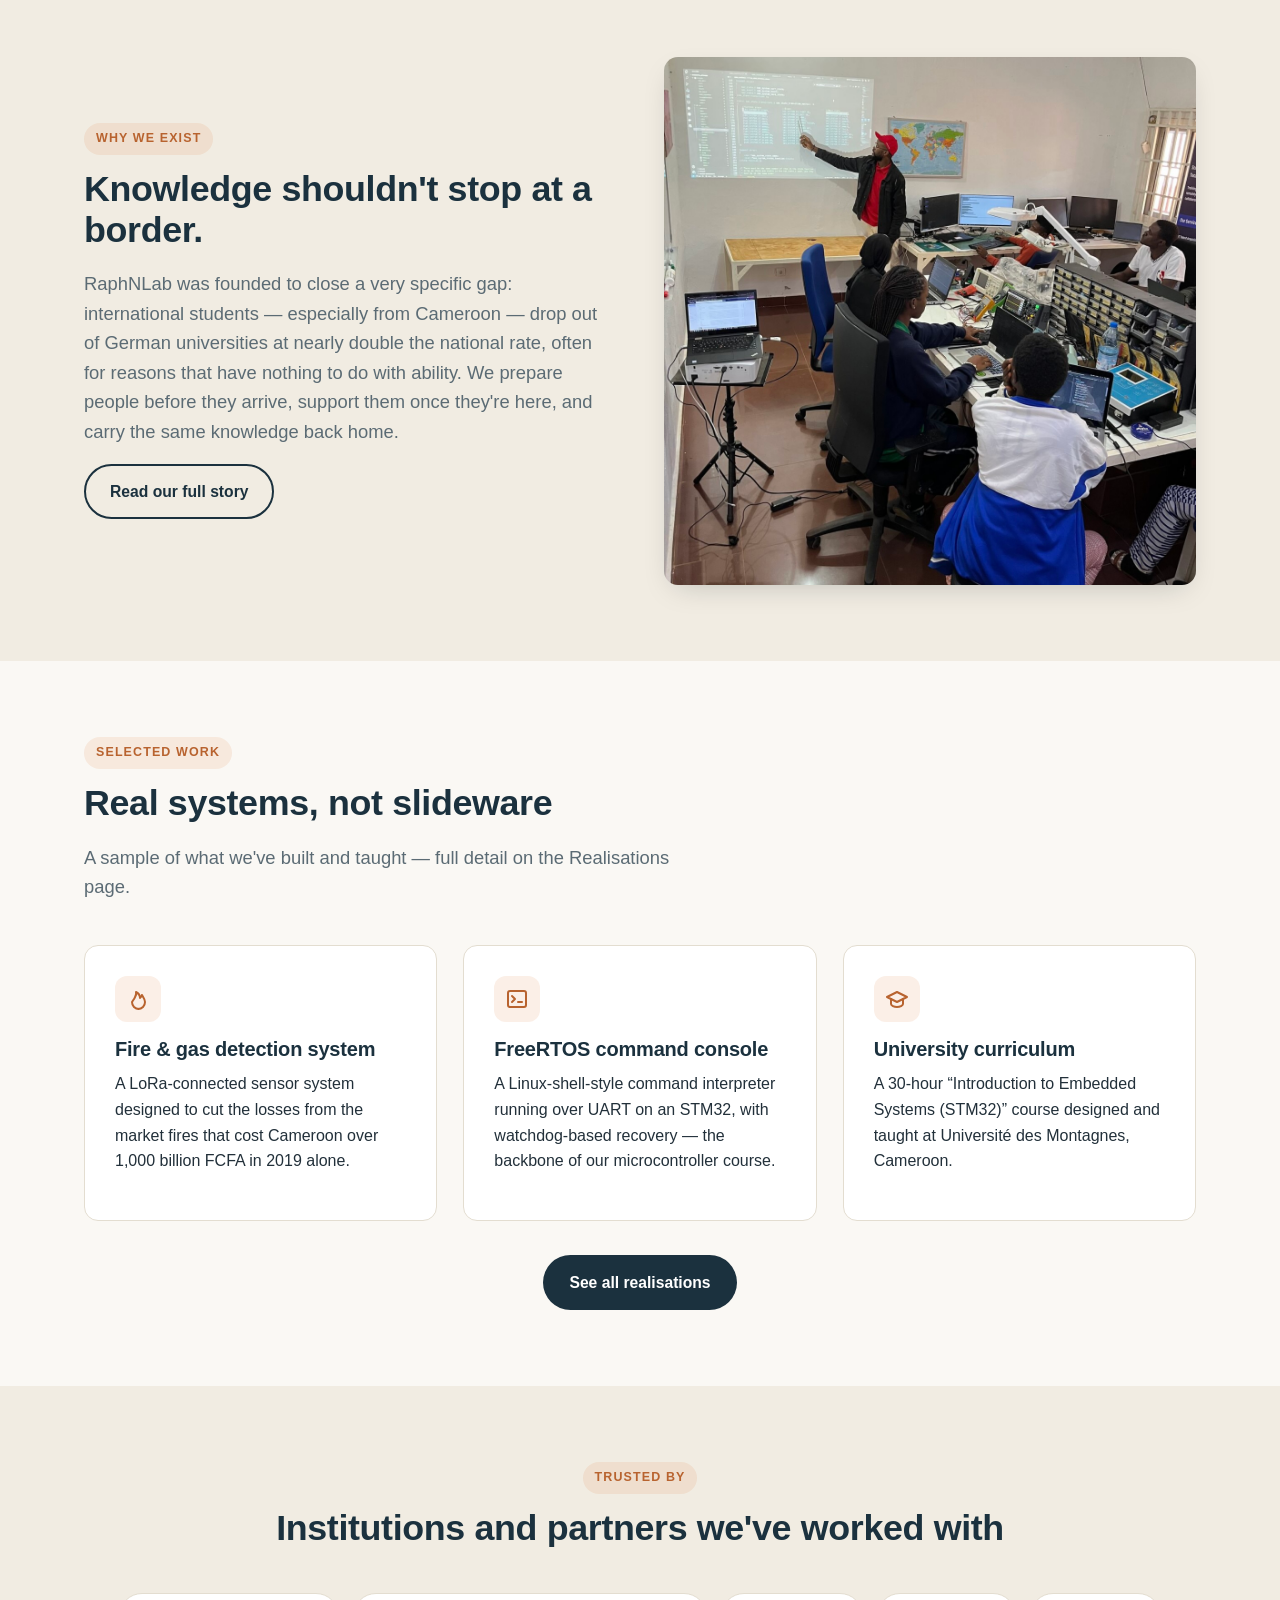
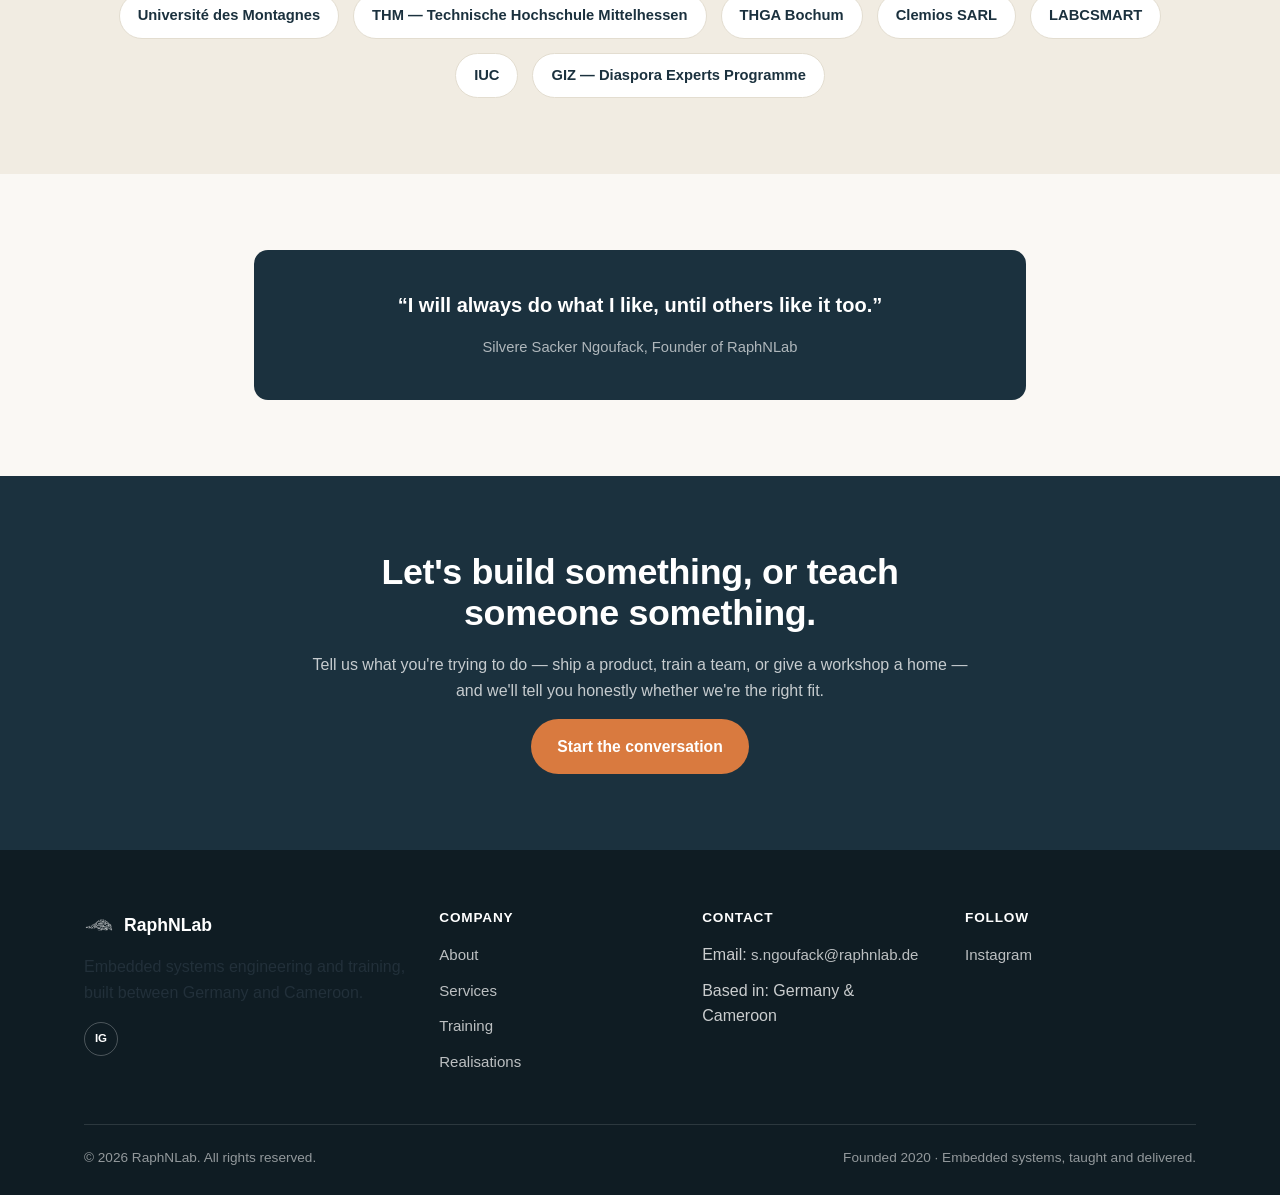
==== commit f1e9b499: "Update knowledge transfer partner Signed-off-by: RaphNLab <s.ngoufack@raphnlab.de>" ====
--- a/index.html
+++ b/index.html
@@ -145,7 +145,7 @@
       <span class="partner-chip">THM — Technische Hochschule Mittelhessen</span>
       <span class="partner-chip">THGA Bochum</span>
       <span class="partner-chip">Clemios SARL</span>
-      <span class="partner-chip">LABRED</span>
+      <span class="partner-chip">LABCSMART</span>
       <span class="partner-chip">IUC</span>
       <span class="partner-chip">GIZ — Diaspora Experts Programme</span>
     </div>
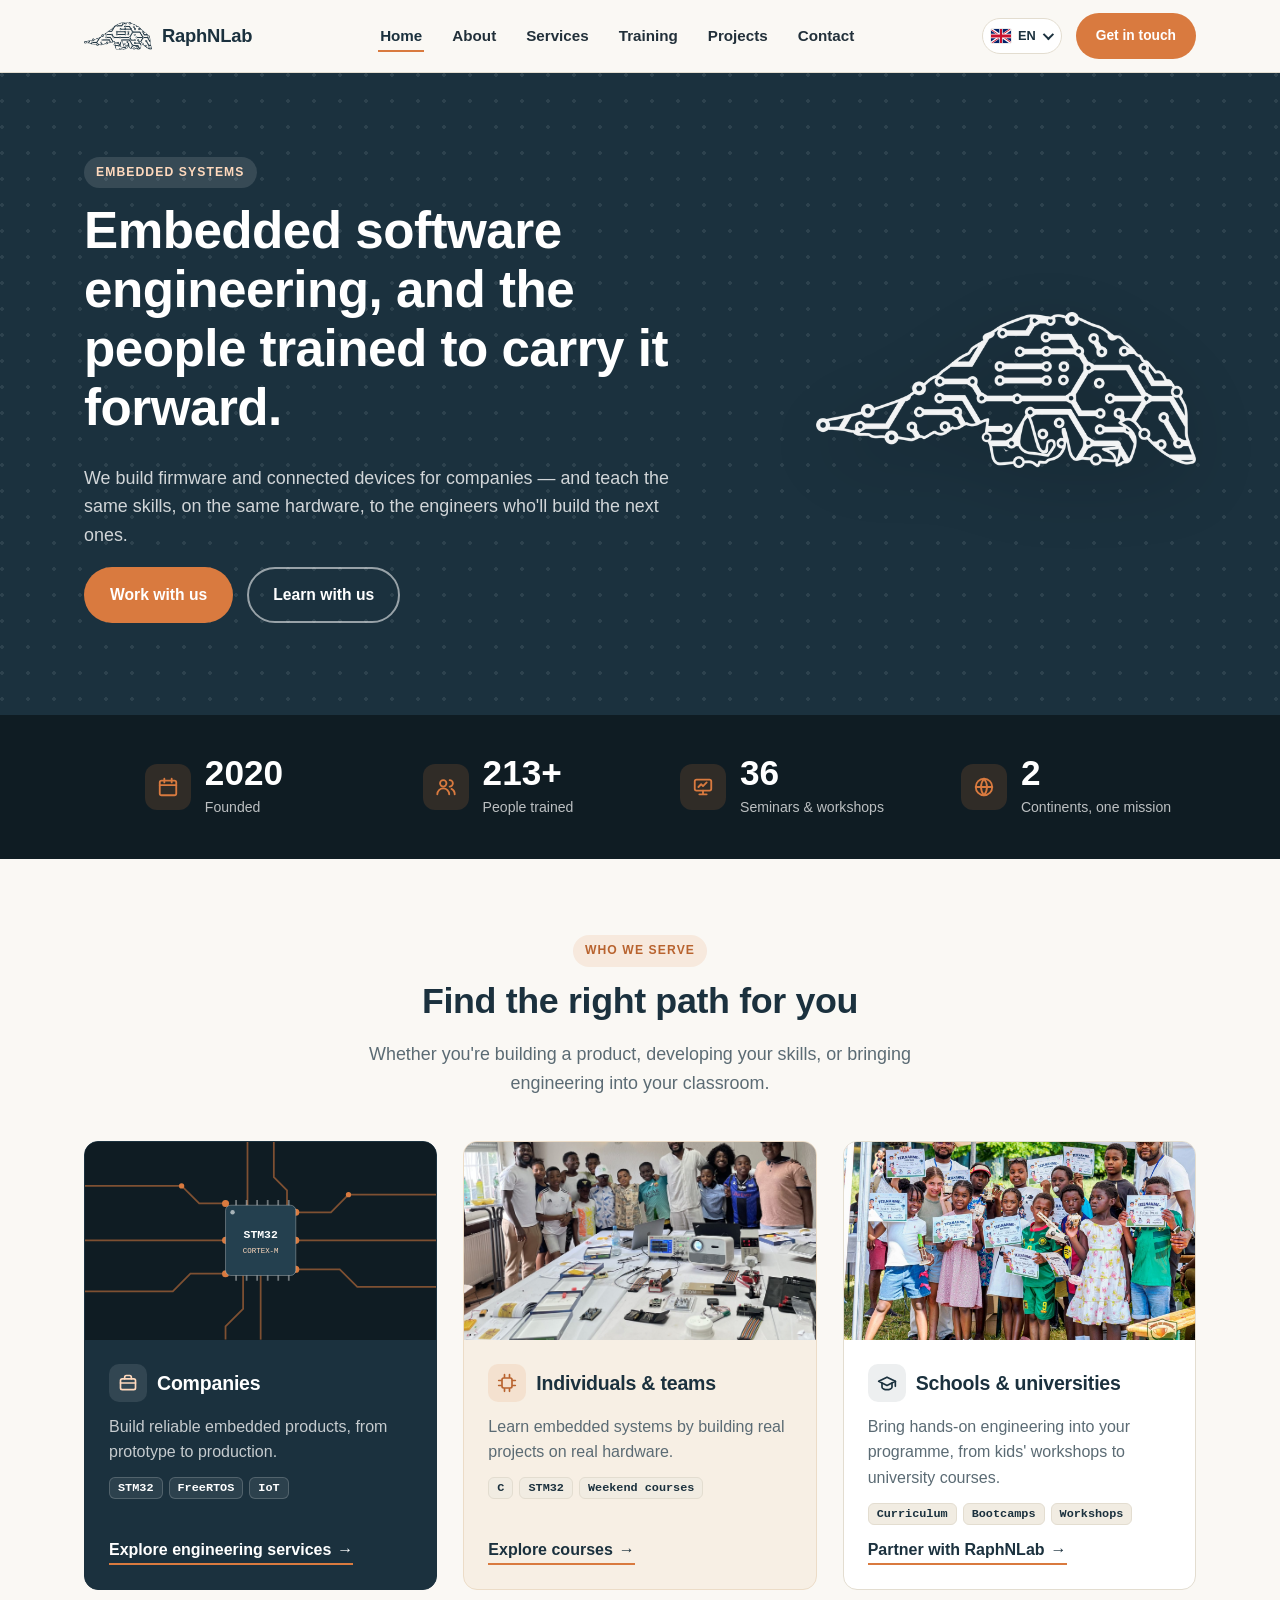
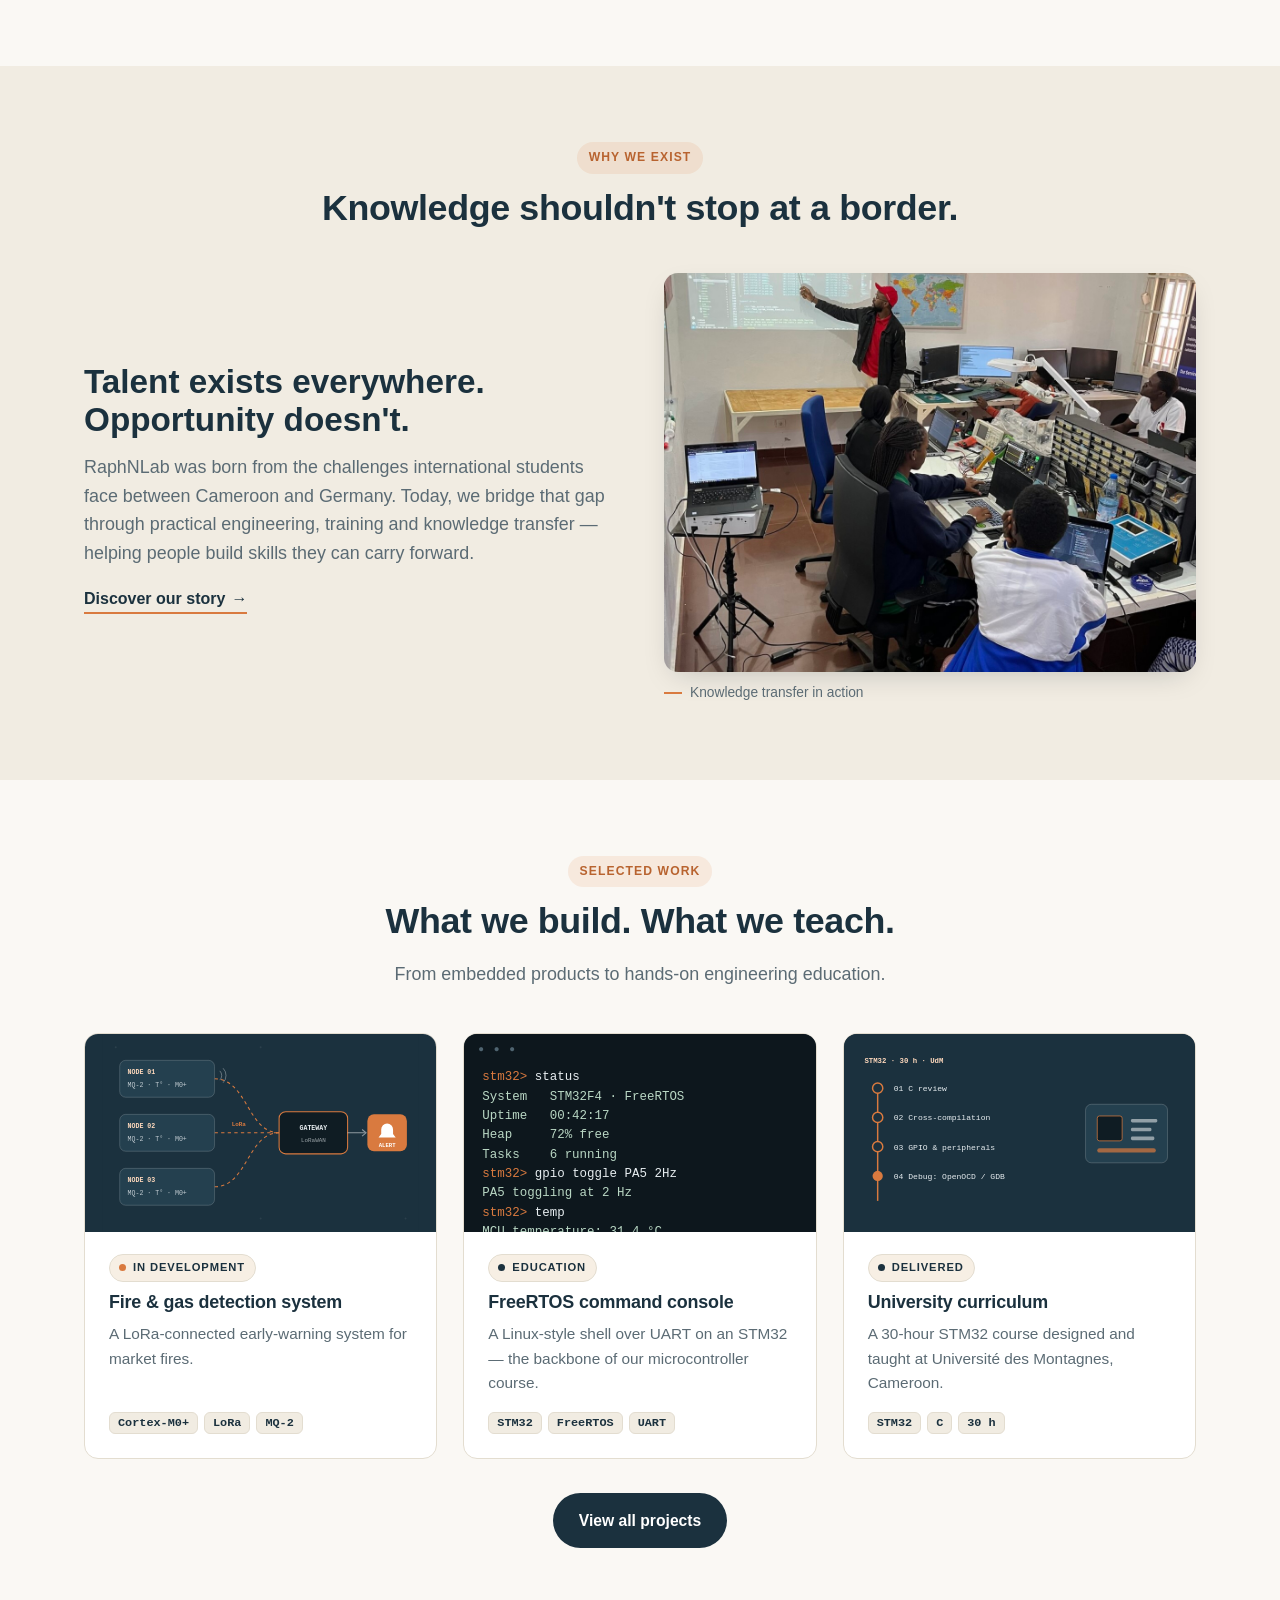
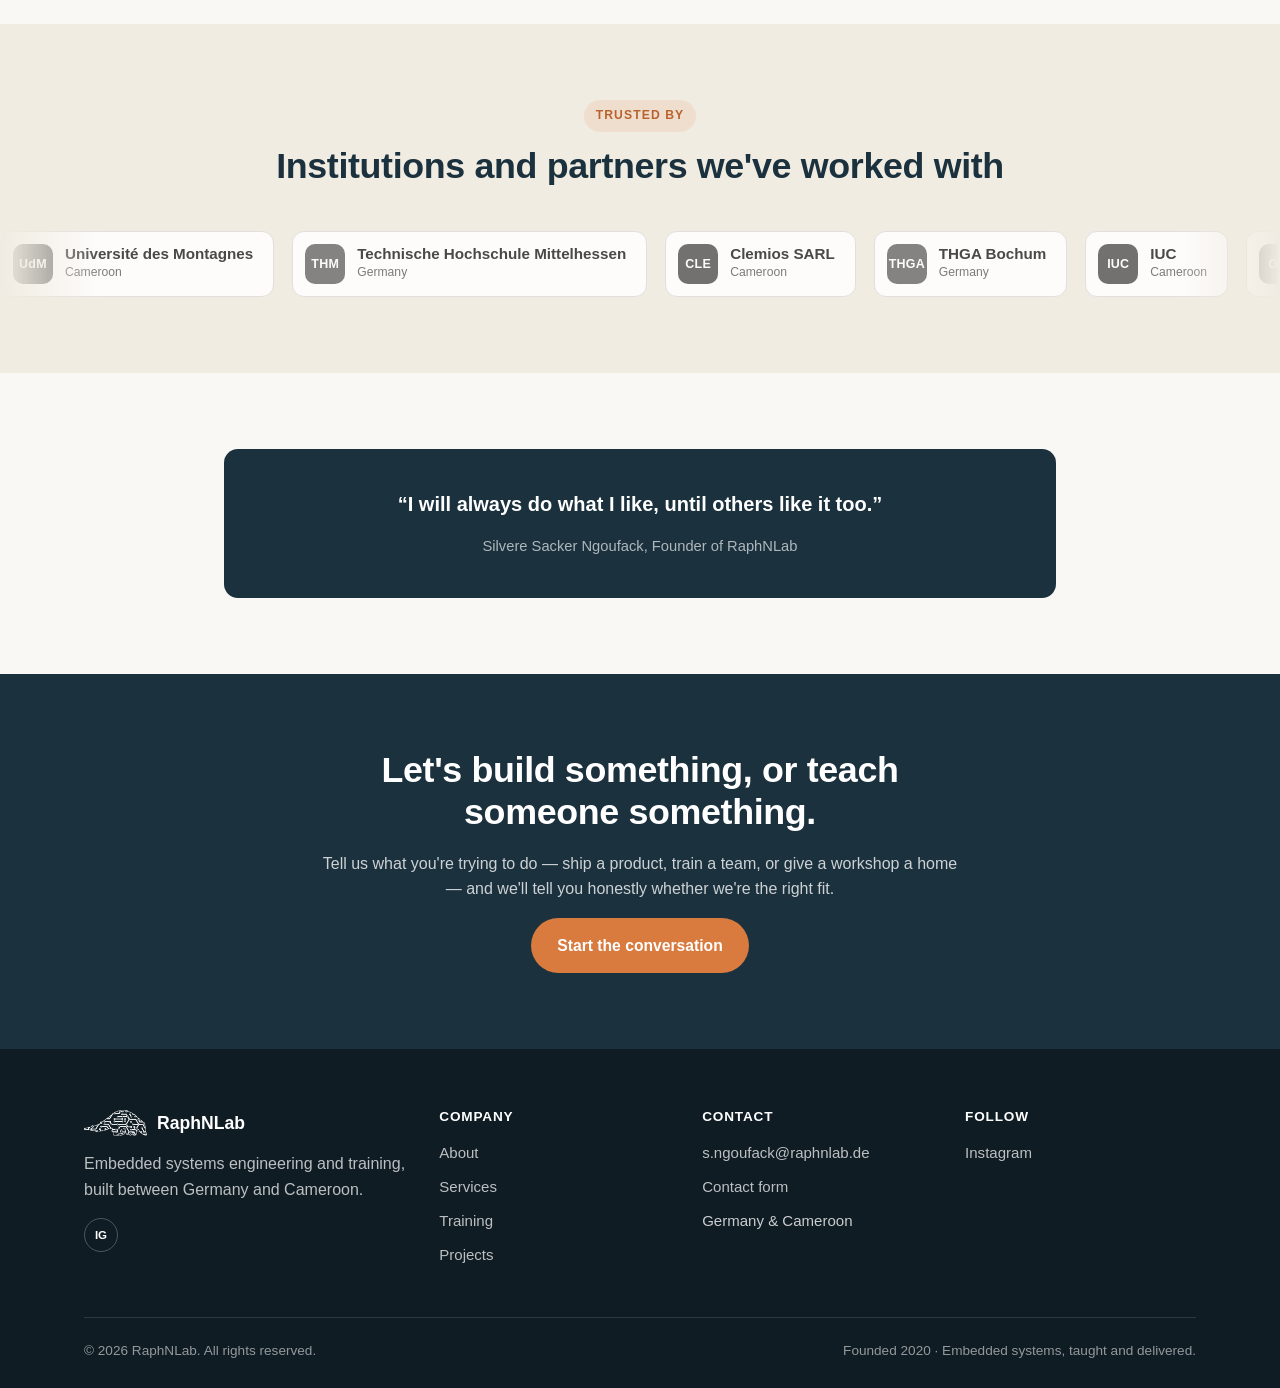
==== commit c9b0eac5: "Improve the webpage design" ====
--- a/index.html
+++ b/index.html
@@ -3,8 +3,8 @@
 <head>
 <meta charset="UTF-8">
 <meta name="viewport" content="width=device-width, initial-scale=1.0">
-<title data-i18n="home.title">RaphNLab</title>
-<meta name="description" content="RaphNLab designs and builds embedded systems for companies, and trains engineers, students and curious minds — in Germany and Cameroon.">
+<title data-i18n="home.title">RaphNLab — Embedded Systems Engineering & Training</title>
+<meta name="description" content="RaphNLab builds embedded systems for companies and teaches the skills behind them — firmware, connected devices and hands-on training, in Germany and Cameroon.">
 <link rel="icon" type="image/png" href="assets/img/favicon.png">
 <link rel="stylesheet" href="assets/css/style.css">
 </head>
@@ -13,25 +13,28 @@
 <header class="site-header">
   <div class="container nav">
     <a href="index.html" class="brand">
-      <img src="assets/img/mascot-square.png" alt="RaphNLab">
+      <img src="assets/img/mascot-nav.png" alt="" width="68" height="28">
       <span class="brand-word">RaphNLab</span>
     </a>
-    <button class="nav-toggle" aria-label="Menu"><span></span><span></span><span></span></button>
-    <ul class="nav-links">
+    <ul class="nav-links" id="site-menu">
       <li><a href="index.html" data-page="home" data-i18n="common.nav_home">Home</a></li>
       <li><a href="about.html" data-page="about" data-i18n="common.nav_about">About</a></li>
       <li><a href="services.html" data-page="services" data-i18n="common.nav_services">Services</a></li>
       <li><a href="training.html" data-page="training" data-i18n="common.nav_training">Training</a></li>
-      <li><a href="realisations.html" data-page="realisations" data-i18n="common.nav_realisations">Realisations</a></li>
+      <li><a href="realisations.html" data-page="realisations" data-i18n="common.nav_projects">Projects</a></li>
       <li><a href="contact.html" data-page="contact" data-i18n="common.nav_contact">Contact</a></li>
     </ul>
     <div class="nav-right">
-      <div class="lang-switch">
-        <button type="button" data-lang="en">EN</button>
-        <button type="button" data-lang="fr">FR</button>
-        <button type="button" data-lang="de">DE</button>
-      </div>
-      <a href="contact.html" class="btn btn-primary" style="padding:10px 18px;font-size:0.86rem;" data-i18n="common.nav_cta">Get in touch</a>
+      <div class="lang-menu">
+        <button type="button" class="lang-current" aria-haspopup="true" aria-expanded="false" aria-label="Language" data-i18n-aria="common.lang_label"><span class="flag flag-en"></span><span class="lang-code">EN</span></button>
+        <ul class="lang-options">
+          <li><button type="button" data-lang="en" lang="en"><span class="flag flag-en"></span>English</button></li>
+          <li><button type="button" data-lang="fr" lang="fr"><span class="flag flag-fr"></span>Français</button></li>
+          <li><button type="button" data-lang="de" lang="de"><span class="flag flag-de"></span>Deutsch</button></li>
+        </ul>
+      </div>
+      <a href="contact.html" class="btn btn-primary nav-cta" data-i18n="common.nav_cta">Get in touch</a>
+      <button type="button" class="nav-toggle" aria-label="Menu" aria-controls="site-menu" aria-expanded="false" data-i18n-aria="common.menu_label"><span></span><span></span><span></span></button>
     </div>
   </div>
 </header>
@@ -39,9 +42,9 @@
 <section class="hero">
   <div class="container">
     <div>
-      <span class="eyebrow on-dark" data-i18n="home.hero_eyebrow">Embedded systems · Germany ⇄ Cameroon</span>
+      <span class="eyebrow on-dark" data-i18n="home.hero_eyebrow">Embedded systems</span>
       <h1 data-i18n="home.hero_title">Embedded software engineering, and the people trained to carry it forward.</h1>
-      <p class="lede" data-i18n="home.hero_lede">RaphNLab designs and builds embedded systems for companies, and trains engineers, students and curious minds to do the same.</p>
+      <p class="lede" data-i18n="home.hero_lede">We build firmware and connected devices for companies — and teach the same skills, on the same hardware, to the engineers who'll build the next ones.</p>
       <div class="cta-row">
         <a href="services.html" class="btn btn-primary" data-i18n="home.hero_cta_primary">Work with us</a>
         <a href="training.html" class="btn btn-outline-light" data-i18n="home.hero_cta_secondary">Learn with us</a>
@@ -51,85 +54,188 @@
   </div>
 </section>
 
-<section class="section-ink" style="padding:48px 0;">
+<section class="section-ink stat-band">
   <div class="container stat-strip">
-    <div><span class="num">2020</span><span class="label" data-i18n="home.stat_since_label">Founded</span></div>
-    <div><span class="num">213+</span><span class="label" data-i18n="home.stat_students_label">People trained</span></div>
-    <div><span class="num">36</span><span class="label" data-i18n="home.stat_seminars_label">Seminars & workshops</span></div>
-    <div><span class="num">2</span><span class="label" data-i18n="home.stat_continents_label">Continents, one mission</span></div>
+    <div class="stat">
+      <span class="stat-icon"><svg viewBox="0 0 24 24" fill="none" stroke="currentColor" stroke-width="2" stroke-linecap="round" stroke-linejoin="round"><rect x="3" y="5" width="18" height="16" rx="2"/><path d="M16 3v4M8 3v4M3 10h18"/></svg></span>
+      <div><span class="num">2020</span><span class="label" data-i18n="home.stat_since_label">Founded</span></div>
+    </div>
+    <div class="stat">
+      <span class="stat-icon"><svg viewBox="0 0 24 24" fill="none" stroke="currentColor" stroke-width="2" stroke-linecap="round" stroke-linejoin="round"><circle cx="9" cy="8" r="3.5"/><path d="M2.5 20a6.5 6.5 0 0 1 13 0"/><path d="M16 4.5a3.5 3.5 0 0 1 0 7"/><path d="M18 14a6.5 6.5 0 0 1 3.5 6"/></svg></span>
+      <div><span class="num">213+</span><span class="label" data-i18n="home.stat_students_label">People trained</span></div>
+    </div>
+    <div class="stat">
+      <span class="stat-icon"><svg viewBox="0 0 24 24" fill="none" stroke="currentColor" stroke-width="2" stroke-linecap="round" stroke-linejoin="round"><rect x="3" y="4" width="18" height="12" rx="2"/><path d="M12 16v4M8 20h8"/><path d="m7 12 3-3 2 2 4-4"/></svg></span>
+      <div><span class="num">36</span><span class="label" data-i18n="home.stat_seminars_label">Seminars & workshops</span></div>
+    </div>
+    <div class="stat">
+      <span class="stat-icon"><svg viewBox="0 0 24 24" fill="none" stroke="currentColor" stroke-width="2" stroke-linecap="round" stroke-linejoin="round"><circle cx="12" cy="12" r="9"/><path d="M3 12h18"/><path d="M12 3a14 14 0 0 1 0 18 14 14 0 0 1 0-18Z"/></svg></span>
+      <div><span class="num">2</span><span class="label" data-i18n="home.stat_continents_label">Continents, one mission</span></div>
+    </div>
   </div>
 </section>
 
 <section>
   <div class="container">
     <div class="section-head center">
-      <span class="eyebrow" data-i18n="home.paths_eyebrow">Who we work with</span>
-      <h2 data-i18n="home.paths_title">Three ways to work with RaphNLab</h2>
-      <p class="lede" style="margin:0 auto;" data-i18n="home.paths_lede">Whether you need a product built, a team upskilled, or your child's first taste of engineering.</p>
-    </div>
-    <div class="grid grid-3">
-      <div class="card">
-        <div class="icon"><svg viewBox="0 0 24 24" fill="none" stroke="currentColor" stroke-width="2" stroke-linecap="round" stroke-linejoin="round"><rect x="3" y="7" width="18" height="13" rx="2"/><path d="M8 7V5a2 2 0 0 1 2-2h4a2 2 0 0 1 2 2v2"/><path d="M3 12h18"/></svg></div>
-        <h3 data-i18n="home.path_company_title">Companies</h3>
-        <p data-i18n="home.path_company_text">Firmware development, IoT architecture, and outsourced embedded engineering for teams that need extra hands or specialised skills.</p>
-        <a href="services.html" class="link" data-i18n="home.path_company_link">See our services</a>
-      </div>
-      <div class="card">
-        <div class="icon"><svg viewBox="0 0 24 24" fill="none" stroke="currentColor" stroke-width="2" stroke-linecap="round" stroke-linejoin="round"><path d="M22 10 12 5 2 10l10 5 10-5Z"/><path d="M6 12v5c0 1.5 3 3 6 3s6-1.5 6-3v-5"/></svg></div>
-        <h3 data-i18n="home.path_individual_title">Individuals & teams</h3>
-        <p data-i18n="home.path_individual_text">Structured C and embedded systems courses, from your first variable to your first STM32 project.</p>
-        <a href="training.html" class="link" data-i18n="home.path_individual_link">See our courses</a>
-      </div>
-      <div class="card">
-        <div class="icon"><svg viewBox="0 0 24 24" fill="none" stroke="currentColor" stroke-width="2" stroke-linecap="round" stroke-linejoin="round"><path d="M3 21h18"/><path d="M5 21V9l7-5 7 5v12"/><path d="M9 21v-6h6v6"/></svg></div>
-        <h3 data-i18n="home.path_institution_title">Schools & universities</h3>
-        <p data-i18n="home.path_institution_text">Curriculum design and delivery for institutions, free community seminars, and hands-on workshops for kids.</p>
-        <a href="about.html" class="link" data-i18n="home.path_institution_link">See our story</a>
-      </div>
-    </div>
+      <span class="eyebrow" data-i18n="home.paths_eyebrow">Who we serve</span>
+      <h2 data-i18n="home.paths_title">Find the right path for you</h2>
+      <p class="lede" data-i18n="home.paths_lede">Whether you're building a product, developing your skills, or bringing engineering into your classroom.</p>
+    </div>
+    <div class="grid grid-3 carousel-md">
+      <article class="path-card is-company">
+        <div class="path-media"><svg viewBox="0 0 400 225" preserveAspectRatio="xMidYMid slice" aria-hidden="true">
+  <rect width="400" height="225" fill="#0f1c23"/>
+  <g fill="none" stroke="#d97a3f" stroke-opacity=".55" stroke-width="2">
+    <path d="M0 50 H110 L130 70 H160"/><path d="M0 112 H160"/><path d="M0 170 H100 L120 150 H160"/>
+    <path d="M240 80 H280 L300 60 H400"/><path d="M240 112 H400"/><path d="M240 145 H290 L310 165 H400"/>
+    <path d="M185 0 V72"/><path d="M215 0 V40 L230 55 V72"/><path d="M200 152 V225"/><path d="M180 152 V190 L160 210 V225"/>
+  </g>
+  <g fill="#d97a3f"><circle cx="160" cy="70" r="4"/><circle cx="160" cy="112" r="4"/><circle cx="160" cy="150" r="4"/><circle cx="240" cy="80" r="4"/><circle cx="240" cy="112" r="4"/><circle cx="240" cy="145" r="4"/><circle cx="110" cy="50" r="3"/><circle cx="300" cy="60" r="3"/></g>
+  <rect x="160" y="72" width="80" height="80" rx="6" fill="#24404f" stroke="#ffffff" stroke-opacity=".35"/>
+  <g stroke="#ffffff" stroke-opacity=".4" stroke-width="2">
+    <path d="M172 72 v-6M184 72 v-6M196 72 v-6M208 72 v-6M220 72 v-6M232 72 v-6"/><path d="M172 152 v6M184 152 v6M196 152 v6M208 152 v6M220 152 v6M232 152 v6"/>
+  </g>
+  <text x="200" y="109" text-anchor="middle" style="font-family:ui-monospace,SFMono-Regular,Menlo,Consolas,monospace" font-size="13" font-weight="700" fill="#ffffff">STM32</text>
+  <text x="200" y="126" text-anchor="middle" style="font-family:ui-monospace,SFMono-Regular,Menlo,Consolas,monospace" font-size="8.5" fill="#ffd9bd">CORTEX-M</text>
+  <circle cx="168" cy="80" r="2.5" fill="#ffffff" fill-opacity=".6"/>
+</svg></div>
+        <div class="path-body">
+          <div class="path-kicker">
+            <span class="icon"><svg viewBox="0 0 24 24" fill="none" stroke="currentColor" stroke-width="2" stroke-linecap="round" stroke-linejoin="round"><rect x="3" y="7" width="18" height="13" rx="2"/><path d="M8 7V5a2 2 0 0 1 2-2h4a2 2 0 0 1 2 2v2"/><path d="M3 12h18"/></svg></span>
+            <h3 data-i18n="home.path_company_title">Companies</h3>
+          </div>
+          <p data-i18n="home.path_company_text">Build reliable embedded products, from prototype to production.</p>
+          <ul class="tags on-ink"><li>STM32</li><li>FreeRTOS</li><li>IoT</li></ul>
+          <a href="services.html" class="link-arrow" data-i18n="home.path_company_link">Explore engineering services</a>
+        </div>
+      </article>
+      <article class="path-card is-individual">
+        <div class="path-media"><img src="assets/img/photo-mixed-workshop.jpg" alt="Participants of a RaphNLab embedded systems workshop around their hardware" loading="lazy"></div>
+        <div class="path-body">
+          <div class="path-kicker">
+            <span class="icon"><svg viewBox="0 0 24 24" fill="none" stroke="currentColor" stroke-width="2" stroke-linecap="round" stroke-linejoin="round"><rect x="6" y="6" width="12" height="12" rx="2"/><path d="M9 2v3M15 2v3M9 19v3M15 19v3M2 9h3M2 15h3M19 9h3M19 15h3"/></svg></span>
+            <h3 data-i18n="home.path_individual_title">Individuals & teams</h3>
+          </div>
+          <p data-i18n="home.path_individual_text">Learn embedded systems by building real projects on real hardware.</p>
+          <ul class="tags"><li>C</li><li>STM32</li><li data-i18n="home.path_individual_tag">Weekend courses</li></ul>
+          <a href="training.html" class="link-arrow" data-i18n="home.path_individual_link">Explore courses</a>
+        </div>
+      </article>
+      <article class="path-card is-institution">
+        <div class="path-media"><img src="assets/img/photo-kids-group.jpg" alt="Children holding their certificates after a Kids MINT Workshop" loading="lazy"></div>
+        <div class="path-body">
+          <div class="path-kicker">
+            <span class="icon"><svg viewBox="0 0 24 24" fill="none" stroke="currentColor" stroke-width="2" stroke-linecap="round" stroke-linejoin="round"><path d="M22 10 12 5 2 10l10 5 10-5Z"/><path d="M6 12v5c0 1.5 3 3 6 3s6-1.5 6-3v-5"/><path d="M22 10v6"/></svg></span>
+            <h3 data-i18n="home.path_institution_title">Schools & universities</h3>
+          </div>
+          <p data-i18n="home.path_institution_text">Bring hands-on engineering into your programme, from kids' workshops to university courses.</p>
+          <ul class="tags"><li data-i18n="home.path_institution_tag1">Curriculum</li><li data-i18n="home.path_institution_tag2">Bootcamps</li><li data-i18n="home.path_institution_tag3">Workshops</li></ul>
+          <a href="training.html#institutions" class="link-arrow" data-i18n="home.path_institution_link">Partner with RaphNLab</a>
+        </div>
+      </article>
+    </div>
+    <div class="carousel-nav"></div>
   </div>
 </section>
 
 <section class="section-alt">
-  <div class="container" style="display:grid; grid-template-columns: 1fr 1fr; gap:48px; align-items:center;">
-    <div>
+  <div class="container">
+    <div class="section-head center">
       <span class="eyebrow" data-i18n="home.mission_eyebrow">Why we exist</span>
       <h2 data-i18n="home.mission_title">Knowledge shouldn't stop at a border.</h2>
-      <p class="lede" data-i18n="home.mission_text">RaphNLab was founded to close a very specific gap: international students drop out of German universities at nearly double the national rate.</p>
-      <a href="about.html" class="btn btn-outline" data-i18n="home.mission_link">Read our full story</a>
-    </div>
-    <div class="photo-frame">
-      <img src="assets/img/photo-cameroon-training.jpg" alt="Silvere Sacker Ngoufack delivering embedded systems training in Cameroon">
+    </div>
+    <div class="split">
+      <div>
+        <p class="slogan" data-i18n="home.mission_lead">Talent exists everywhere. Opportunity doesn't.</p>
+        <p class="lede" data-i18n="home.mission_text">RaphNLab was born from the challenges international students face between Cameroon and Germany.</p>
+        <a href="about.html" class="link-arrow" data-i18n="home.mission_link">Discover our story</a>
+      </div>
+      <figure class="figure">
+        <div class="photo-frame ratio-4-3">
+          <img src="assets/img/photo-cameroon-training.jpg" alt="Embedded systems training session in Cameroon, participants working on hardware" loading="lazy">
+        </div>
+        <figcaption class="figure-caption" data-i18n="home.mission_caption">Knowledge transfer in action</figcaption>
+      </figure>
     </div>
   </div>
 </section>
 
 <section>
   <div class="container">
-    <div class="section-head">
+    <div class="section-head center">
       <span class="eyebrow" data-i18n="home.projects_eyebrow">Selected work</span>
-      <h2 data-i18n="home.projects_title">Real systems, not slideware</h2>
-      <p class="lede" data-i18n="home.projects_lede">A sample of what we've built and taught.</p>
-    </div>
-    <div class="grid grid-3">
-      <div class="card">
-        <div class="icon"><svg viewBox="0 0 24 24" fill="none" stroke="currentColor" stroke-width="2" stroke-linecap="round" stroke-linejoin="round"><path d="M12 22c4 0 7-3 7-7 0-3-2-5-3-7-.5 2-2 3-2 3 0-3-2-5-4-6 1 3-1 5-2 7-1 1.5-2 3-2 3 0 4 3 7 7 7Z"/></svg></div>
-        <h3 data-i18n="home.project1_title">Fire & gas detection system</h3>
-        <p data-i18n="home.project1_text">A LoRa-connected sensor system designed to cut the losses from market fires in Cameroon.</p>
-      </div>
-      <div class="card">
-        <div class="icon"><svg viewBox="0 0 24 24" fill="none" stroke="currentColor" stroke-width="2" stroke-linecap="round" stroke-linejoin="round"><rect x="3" y="4" width="18" height="16" rx="2"/><path d="m7 9 3 3-3 3"/><path d="M13 15h4"/></svg></div>
-        <h3 data-i18n="home.project2_title">FreeRTOS command console</h3>
-        <p data-i18n="home.project2_text">A Linux-shell-style command interpreter running over UART on an STM32.</p>
-      </div>
-      <div class="card">
-        <div class="icon"><svg viewBox="0 0 24 24" fill="none" stroke="currentColor" stroke-width="2" stroke-linecap="round" stroke-linejoin="round"><path d="M22 10 12 5 2 10l10 5 10-5Z"/><path d="M6 12v5c0 1.5 3 3 6 3s6-1.5 6-3v-5"/></svg></div>
-        <h3 data-i18n="home.project3_title">University curriculum</h3>
-        <p data-i18n="home.project3_text">A 30-hour embedded systems course designed and taught at Université des Montagnes, Cameroon.</p>
-      </div>
-    </div>
-    <div class="text-center" style="margin-top:34px;">
-      <a href="realisations.html" class="btn btn-dark" data-i18n="home.projects_link">See all realisations</a>
+      <h2 data-i18n="home.projects_title">What we build. What we teach.</h2>
+      <p class="lede" data-i18n="home.projects_lede">From embedded products to hands-on engineering education.</p>
+    </div>
+    <div class="grid grid-3 carousel-md">
+      <article class="work-card">
+        <div class="work-media"><svg class="viz-svg" viewBox="0 0 480 300" preserveAspectRatio="xMidYMid meet" role="img" aria-label="Sensor nodes send readings over LoRa to a gateway, which raises an alert">
+  <rect width="480" height="300" fill="#1b313e"/>
+  <g fill="#ffffff" fill-opacity=".07"><circle cx="20" cy="20" r="1.5"/><circle cx="460" cy="280" r="1.5"/><circle cx="240" cy="20" r="1.5"/><circle cx="240" cy="280" r="1.5"/></g>
+  <g fill="none" stroke="#d97a3f" stroke-width="1.6" stroke-dasharray="5 5">
+    <path d="M170 68 C220 68 220 150 268 150"/><path d="M170 150 H268"/><path d="M170 232 C220 232 220 150 268 150"/>
+  </g>
+  <g style="font-family:ui-monospace,SFMono-Regular,Menlo,Consolas,monospace" font-size="10" fill="#e8eef1">
+    <g transform="translate(26 40)"><rect width="144" height="56" rx="9" fill="#24404f" stroke="#ffffff" stroke-opacity=".25"/><text x="12" y="20" fill="#ffd9bd" font-weight="700">NODE 01</text><text x="12" y="40" fill-opacity=".8">MQ-2 · T° · M0+</text></g>
+    <g transform="translate(26 122)"><rect width="144" height="56" rx="9" fill="#24404f" stroke="#ffffff" stroke-opacity=".25"/><text x="12" y="20" fill="#ffd9bd" font-weight="700">NODE 02</text><text x="12" y="40" fill-opacity=".8">MQ-2 · T° · M0+</text></g>
+    <g transform="translate(26 204)"><rect width="144" height="56" rx="9" fill="#24404f" stroke="#ffffff" stroke-opacity=".25"/><text x="12" y="20" fill="#ffd9bd" font-weight="700">NODE 03</text><text x="12" y="40" fill-opacity=".8">MQ-2 · T° · M0+</text></g>
+    <text x="196" y="140" fill="#d97a3f" font-size="9" font-weight="700">LoRa</text>
+    <g transform="translate(268 118)"><rect width="104" height="64" rx="10" fill="#0f1c23" stroke="#d97a3f" stroke-width="1.6"/><text x="52" y="28" text-anchor="middle" font-weight="700">GATEWAY</text><text x="52" y="46" text-anchor="middle" fill-opacity=".65" font-size="9">LoRaWAN</text></g>
+    <path d="M372 150 H398" stroke="#ffffff" stroke-opacity=".5" stroke-width="1.6"/><path d="M394 145 L400 150 L394 155" fill="none" stroke="#ffffff" stroke-opacity=".5" stroke-width="1.6"/>
+    <g transform="translate(402 122)"><rect width="60" height="56" rx="10" fill="#d97a3f"/><path d="M30 14 a9 9 0 0 1 9 9 v7 l4 5 h-26 l4 -5 v-7 a9 9 0 0 1 9 -9z" fill="#fff"/><text x="30" y="49" text-anchor="middle" fill="#fff" font-size="8.5" font-weight="700">ALERT</text></g>
+  </g>
+  <g fill="none" stroke="#ffffff" stroke-opacity=".35" stroke-width="1.4"><path d="M178 56 a10 10 0 0 1 0 14"/><path d="M183 52 a16 16 0 0 1 0 22"/></g>
+</svg></div>
+        <div class="work-body">
+          <span class="status" data-i18n="common.status_dev">In development</span>
+          <h3 data-i18n="home.project1_title">Fire & gas detection system</h3>
+          <p data-i18n="home.project1_text">A LoRa-connected early-warning system for markets.</p>
+          <ul class="tags"><li>Cortex-M0+</li><li>LoRa</li><li>MQ-2</li></ul>
+        </div>
+      </article>
+      <article class="work-card">
+        <div class="work-media"><div class="viz-terminal" role="img" aria-label="Command console session on an STM32"><span class="p">stm32&gt;</span> <span class="k">status</span>
+System   STM32F4 · FreeRTOS
+Uptime   00:42:17
+Heap     72% free
+Tasks    6 running
+<span class="p">stm32&gt;</span> <span class="k">gpio toggle PA5 2Hz</span>
+PA5 toggling at 2 Hz
+<span class="p">stm32&gt;</span> <span class="k">temp</span>
+MCU temperature: 31.4 °C
+<span class="p">stm32&gt;</span> <span class="cursor"></span></div></div>
+        <div class="work-body">
+          <span class="status done" data-i18n="common.status_education">Education</span>
+          <h3 data-i18n="home.project2_title">FreeRTOS command console</h3>
+          <p data-i18n="home.project2_text">A Linux-style shell over UART on an STM32.</p>
+          <ul class="tags"><li>STM32</li><li>FreeRTOS</li><li>UART</li></ul>
+        </div>
+      </article>
+      <article class="work-card">
+        <div class="work-media"><svg class="viz-svg" viewBox="0 0 480 270" preserveAspectRatio="xMidYMid slice" role="img" aria-label="30-hour embedded systems course: C review, cross-compilation, GPIO peripherals, debugging">
+  <rect width="480" height="270" fill="#1b313e"/>
+  <text x="28" y="40" style="font-family:ui-monospace,SFMono-Regular,Menlo,Consolas,monospace" font-size="10" font-weight="700" fill="#ffd9bd">STM32 · 30 h · UdM</text>
+  <path d="M46 70 V228" stroke="#d97a3f" stroke-width="2"/>
+  <g style="font-family:ui-monospace,SFMono-Regular,Menlo,Consolas,monospace" font-size="11" fill="#e8eef1">
+    <g transform="translate(46 74)"><circle r="7" fill="#1b313e" stroke="#d97a3f" stroke-width="2"/><text x="22" y="4">01  C review</text></g>
+    <g transform="translate(46 114)"><circle r="7" fill="#1b313e" stroke="#d97a3f" stroke-width="2"/><text x="22" y="4">02  Cross-compilation</text></g>
+    <g transform="translate(46 154)"><circle r="7" fill="#1b313e" stroke="#d97a3f" stroke-width="2"/><text x="22" y="4">03  GPIO &amp; peripherals</text></g>
+    <g transform="translate(46 194)"><circle r="7" fill="#d97a3f"/><text x="22" y="4">04  Debug: OpenOCD / GDB</text></g>
+  </g>
+  <g transform="translate(330 96)"><rect width="112" height="80" rx="8" fill="#24404f" stroke="#ffffff" stroke-opacity=".25"/><rect x="16" y="16" width="34" height="34" rx="3" fill="#0f1c23" stroke="#d97a3f"/><g fill="#ffffff" fill-opacity=".5"><rect x="62" y="20" width="36" height="5" rx="2"/><rect x="62" y="32" width="28" height="5" rx="2"/><rect x="62" y="44" width="32" height="5" rx="2"/></g><rect x="16" y="60" width="80" height="6" rx="3" fill="#d97a3f" fill-opacity=".7"/></g>
+</svg></div>
+        <div class="work-body">
+          <span class="status done" data-i18n="common.status_delivered">Delivered</span>
+          <h3 data-i18n="home.project3_title">University curriculum</h3>
+          <p data-i18n="home.project3_text">A 30-hour STM32 course at Université des Montagnes.</p>
+          <ul class="tags"><li>STM32</li><li>C</li><li>30 h</li></ul>
+        </div>
+      </article>
+    </div>
+    <div class="carousel-nav"></div>
+    <div class="section-cta">
+      <a href="realisations.html" class="btn btn-dark" data-i18n="home.projects_link">View all projects</a>
     </div>
   </div>
 </section>
@@ -140,20 +246,30 @@
       <span class="eyebrow" data-i18n="home.partners_eyebrow">Trusted by</span>
       <h2 data-i18n="home.partners_title">Institutions and partners we've worked with</h2>
     </div>
-    <div class="partners" style="justify-content:center;">
-      <span class="partner-chip">Université des Montagnes</span>
-      <span class="partner-chip">THM — Technische Hochschule Mittelhessen</span>
-      <span class="partner-chip">THGA Bochum</span>
-      <span class="partner-chip">Clemios SARL</span>
-      <span class="partner-chip">LABCSMART</span>
-      <span class="partner-chip">IUC</span>
-      <span class="partner-chip">GIZ — Diaspora Experts Programme</span>
+  </div>
+  <div class="marquee">
+    <div class="marquee-track">
+      <div class="logo-mark is-cm"><span class="mono">UdM</span><span><strong>Université des Montagnes</strong><small data-i18n="common.cameroon">Cameroon</small></span></div>
+      <div class="logo-mark is-de"><span class="mono">THM</span><span><strong>Technische Hochschule Mittelhessen</strong><small data-i18n="common.germany">Germany</small></span></div>
+      <div class="logo-mark is-cm"><span class="mono">CLE</span><span><strong>Clemios SARL</strong><small data-i18n="common.cameroon">Cameroon</small></span></div>
+      <div class="logo-mark is-de"><span class="mono">THGA</span><span><strong>THGA Bochum</strong><small data-i18n="common.germany">Germany</small></span></div>
+      <div class="logo-mark is-cm"><span class="mono">IUC</span><span><strong>IUC</strong><small data-i18n="common.cameroon">Cameroon</small></span></div>
+      <div class="logo-mark is-de"><span class="mono">GIZ</span><span><strong>GIZ</strong><small data-i18n="common.giz_programme">Diaspora Experts Programme</small></span></div>
+      <div class="logo-mark"><span class="mono">LCS</span><span><strong>LABCSMART</strong><small data-i18n="common.partner">Partner</small></span></div>
+      <!-- duplicate set for a seamless loop -->
+      <div class="logo-mark is-cm" aria-hidden="true"><span class="mono">UdM</span><span><strong>Université des Montagnes</strong><small data-i18n="common.cameroon">Cameroon</small></span></div>
+      <div class="logo-mark is-de" aria-hidden="true"><span class="mono">THM</span><span><strong>Technische Hochschule Mittelhessen</strong><small data-i18n="common.germany">Germany</small></span></div>
+      <div class="logo-mark is-cm" aria-hidden="true"><span class="mono">CLE</span><span><strong>Clemios SARL</strong><small data-i18n="common.cameroon">Cameroon</small></span></div>
+      <div class="logo-mark is-de" aria-hidden="true"><span class="mono">THGA</span><span><strong>THGA Bochum</strong><small data-i18n="common.germany">Germany</small></span></div>
+      <div class="logo-mark is-cm" aria-hidden="true"><span class="mono">IUC</span><span><strong>IUC</strong><small data-i18n="common.cameroon">Cameroon</small></span></div>
+      <div class="logo-mark is-de" aria-hidden="true"><span class="mono">GIZ</span><span><strong>GIZ</strong><small data-i18n="common.giz_programme">Diaspora Experts Programme</small></span></div>
+      <div class="logo-mark" aria-hidden="true"><span class="mono">LCS</span><span><strong>LABCSMART</strong><small data-i18n="common.partner">Partner</small></span></div>
     </div>
   </div>
 </section>
 
 <section>
-  <div class="container" style="max-width:820px;">
+  <div class="container narrow">
     <div class="quote-block text-center">
       <p data-i18n="home.quote_text">"I will always do what I like, until others like it too."</p>
       <cite data-i18n="home.quote_cite">Silvere Sacker Ngoufack, Founder of RaphNLab</cite>
@@ -162,9 +278,9 @@
 </section>
 
 <section class="section-ink text-center">
-  <div class="container" style="max-width:720px;">
+  <div class="container max-w center">
     <h2 data-i18n="home.cta_band_title">Let's build something, or teach someone something.</h2>
-    <p data-i18n="home.cta_band_text">Tell us what you're trying to do — ship a product, train a team, or give a workshop a home — and we'll tell you honestly whether we're the right fit.</p>
+    <p data-i18n="home.cta_band_text">Tell us what you're trying to do and we'll tell you honestly whether we're the right fit.</p>
     <a href="contact.html" class="btn btn-primary" data-i18n="home.cta_band_button">Start the conversation</a>
   </div>
 </section>
@@ -174,7 +290,7 @@
     <div class="footer-grid">
       <div>
         <div class="footer-brand">
-          <img src="assets/img/mascot-square.png" alt="RaphNLab">
+          <img src="assets/img/mascot-nav.png" alt="" width="63" height="26">
           <span>RaphNLab</span>
         </div>
         <p data-i18n="common.footer_tagline">Embedded systems engineering and training, built between Germany and Cameroon.</p>
@@ -188,14 +304,15 @@
           <li><a href="about.html" data-i18n="common.nav_about">About</a></li>
           <li><a href="services.html" data-i18n="common.nav_services">Services</a></li>
           <li><a href="training.html" data-i18n="common.nav_training">Training</a></li>
-          <li><a href="realisations.html" data-i18n="common.nav_realisations">Realisations</a></li>
+          <li><a href="realisations.html" data-i18n="common.nav_projects">Projects</a></li>
         </ul>
       </div>
       <div>
         <h4 data-i18n="common.footer_contact">Contact</h4>
         <ul>
-          <li><span data-i18n="common.footer_email_label">Email</span>: <a href="mailto:s.ngoufack@raphnlab.de">s.ngoufack@raphnlab.de</a></li>
-          <li><span data-i18n="common.footer_location_label">Based in</span>: <span data-i18n="common.footer_location_value">Germany & Cameroon</span></li>
+          <li><a href="mailto:s.ngoufack@raphnlab.de">s.ngoufack@raphnlab.de</a></li>
+          <li><a href="contact.html" data-i18n="common.footer_form">Contact form</a></li>
+          <li data-i18n="common.footer_location_value">Germany &amp; Cameroon</li>
         </ul>
       </div>
       <div>
--- a/assets/css/style.css
+++ b/assets/css/style.css
@@ -10,26 +10,36 @@
   --ink-3: #0f1c23;
   --paper: #faf8f4;
   --paper-alt: #f1ece2;
+  --cream: #f7efe4;
   --white: #ffffff;
   --text: #22303a;
   --text-muted: #5b6b74;
   --border: #e3ddd0;
   --accent: #d97a3f;
   --accent-dark: #b8632f;
+  --accent-soft: rgba(217, 122, 63, 0.12);
   --accent-2: #2f8fd1;
   --ok: #3f8f5f;
 
   --font-sans: -apple-system, BlinkMacSystemFont, "Segoe UI", Roboto, "Helvetica Neue", Arial, sans-serif;
+  --font-mono: ui-monospace, SFMono-Regular, Menlo, Consolas, "Liberation Mono", monospace;
 
   --container: 1160px;
   --radius: 14px;
   --radius-sm: 8px;
   --shadow: 0 10px 30px -12px rgba(15, 28, 35, 0.25);
   --shadow-sm: 0 4px 14px -6px rgba(15, 28, 35, 0.18);
-}
+
+  --header-h: 72px;
+  --section-y: 76px;
+  --card-pad: 30px;
+}
+@media (max-width: 1023px) { :root { --section-y: 58px; --card-pad: 26px; } }
+@media (max-width: 640px)  { :root { --section-y: 44px; --card-pad: 20px; --header-h: 64px; } }
 
 * { box-sizing: border-box; }
-html { scroll-behavior: smooth; }
+html { scroll-behavior: smooth; scroll-padding-top: calc(var(--header-h) + 16px); }
+@media (prefers-reduced-motion: reduce) { html { scroll-behavior: auto; } }
 
 body {
   margin: 0;
@@ -49,6 +59,7 @@
   margin: 0 auto;
   padding: 0 24px;
 }
+@media (max-width: 640px) { .container { padding: 0 16px; } }
 
 h1, h2, h3, h4 {
   font-family: var(--font-sans);
@@ -57,40 +68,49 @@
   letter-spacing: -0.01em;
   margin: 0 0 0.5em;
 }
-h1 { font-size: clamp(2.1rem, 4.2vw, 3.4rem); font-weight: 800; }
-h2 { font-size: clamp(1.6rem, 2.8vw, 2.3rem); font-weight: 800; }
-h3 { font-size: 1.25rem; font-weight: 700; }
+h1 { font-size: clamp(1.9rem, 4.2vw, 3.2rem); font-weight: 800; }
+h2 { font-size: clamp(1.5rem, 2.8vw, 2.3rem); font-weight: 800; }
+h3 { font-size: 1.22rem; font-weight: 700; }
 p { margin: 0 0 1em; color: var(--text); }
-.lede { font-size: 1.15rem; color: var(--text-muted); max-width: 62ch; }
+.lede { font-size: 1.12rem; color: var(--text-muted); max-width: 62ch; }
+@media (max-width: 640px) { .lede { font-size: 1.02rem; } }
 
 .eyebrow {
   display: inline-block;
-  font-size: 0.78rem;
+  font-size: 0.76rem;
   font-weight: 700;
   letter-spacing: 0.09em;
   text-transform: uppercase;
   color: var(--accent-dark);
-  background: rgba(217, 122, 63, 0.12);
+  background: var(--accent-soft);
   padding: 6px 12px;
   border-radius: 999px;
   margin-bottom: 14px;
 }
-.eyebrow.on-dark {
-  color: #ffd9bd;
-  background: rgba(255, 255, 255, 0.12);
-}
-
-/* ==========================================================================
-   Buttons
+.eyebrow.on-dark { color: #ffd9bd; background: rgba(255, 255, 255, 0.12); }
+
+.mono-label {
+  font-family: var(--font-mono);
+  font-size: 0.74rem;
+  font-weight: 700;
+  letter-spacing: 0.08em;
+  text-transform: uppercase;
+  color: var(--accent-dark);
+}
+
+/* ==========================================================================
+   Buttons & links
    ========================================================================== */
 .btn {
   display: inline-flex;
   align-items: center;
+  justify-content: center;
   gap: 8px;
   font-family: var(--font-sans);
   font-size: 0.98rem;
   font-weight: 700;
   padding: 13px 24px;
+  min-height: 48px;
   border-radius: 999px;
   border: 2px solid transparent;
   cursor: pointer;
@@ -106,8 +126,28 @@
 .btn-outline:hover { background: var(--ink); color: #fff; }
 .btn-outline-light { background: transparent; color: #fff; border-color: rgba(255,255,255,0.55); }
 .btn-outline-light:hover { background: rgba(255,255,255,0.12); border-color: #fff; }
-.btn-block { width: 100%; justify-content: center; }
+.btn-block { width: 100%; }
+.btn-sm { padding: 9px 18px; min-height: 40px; font-size: 0.88rem; }
 .cta-row { display: flex; gap: 14px; flex-wrap: wrap; }
+@media (max-width: 640px) {
+  .cta-row.stack-mobile { flex-direction: column; }
+  .cta-row.stack-mobile .btn { width: 100%; }
+}
+
+/* Self-explanatory text link with arrow: "Explore training →" */
+.link-arrow {
+  display: inline-flex;
+  align-items: center;
+  gap: 6px;
+  font-weight: 700;
+  color: var(--ink);
+  text-decoration: none;
+  border-bottom: 2px solid var(--accent);
+  padding-bottom: 1px;
+}
+.link-arrow::after { content: "→"; transition: transform 0.15s ease; }
+.link-arrow:hover::after { transform: translateX(3px); }
+.link-arrow.on-dark { color: #fff; }
 
 /* ==========================================================================
    Header / nav
@@ -116,99 +156,168 @@
   position: sticky;
   top: 0;
   z-index: 100;
-  background: rgba(250, 248, 244, 0.92);
+  background: rgba(250, 248, 244, 0.94);
   backdrop-filter: saturate(180%) blur(10px);
   border-bottom: 1px solid var(--border);
 }
 .nav {
   display: flex;
   align-items: center;
-  justify-content: space-between;
-  height: 72px;
-}
-.brand { display: flex; align-items: center; gap: 10px; text-decoration: none; }
-.brand img { height: 34px; width: auto; }
-.brand-word { font-weight: 800; font-size: 1.15rem; color: var(--ink); letter-spacing: -0.01em; }
+  gap: 20px;
+  height: var(--header-h);
+}
+.brand { display: flex; align-items: center; gap: 10px; text-decoration: none; flex-shrink: 0; }
+.brand img { height: 28px; width: auto; }
+.brand-word { font-weight: 800; font-size: 1.15rem; color: var(--ink); letter-spacing: -0.01em; white-space: nowrap; }
 
 .nav-links {
   display: flex;
   align-items: center;
-  gap: 30px;
+  gap: 26px;
   list-style: none;
-  margin: 0;
+  margin: 0 auto;
   padding: 0;
 }
 .nav-links a {
   text-decoration: none;
   color: var(--text);
   font-weight: 600;
-  font-size: 0.96rem;
+  font-size: 0.95rem;
   padding: 6px 2px;
   border-bottom: 2px solid transparent;
+  white-space: nowrap;
   transition: border-color 0.15s ease, color 0.15s ease;
 }
 .nav-links a:hover,
-.nav-links a.active {
+.nav-links a.active { color: var(--ink); border-bottom-color: var(--accent); }
+
+.nav-right { display: flex; align-items: center; gap: 14px; flex-shrink: 0; }
+.nav-cta { padding: 10px 18px; min-height: 40px; font-size: 0.86rem; }
+
+/* Language dropdown */
+.lang-menu { position: relative; }
+.lang-current {
+  display: inline-flex;
+  align-items: center;
+  gap: 7px;
+  border: 1px solid var(--border);
+  background: #fff;
+  border-radius: 999px;
+  padding: 6px 10px 6px 8px;
+  font: 700 0.8rem var(--font-sans);
   color: var(--ink);
-  border-bottom-color: var(--accent);
-}
-
-.nav-right { display: flex; align-items: center; gap: 18px; }
-
-.lang-switch {
+  cursor: pointer;
+  min-height: 36px;
+}
+.lang-current::after {
+  content: "";
+  width: 6px; height: 6px;
+  border-right: 2px solid currentColor;
+  border-bottom: 2px solid currentColor;
+  transform: rotate(45deg) translateY(-2px);
+  transition: transform 0.15s ease;
+}
+.lang-menu.open .lang-current::after { transform: rotate(-135deg) translateY(-1px); }
+.flag { width: 20px; height: 14px; border-radius: 2px; flex-shrink: 0; box-shadow: 0 0 0 1px rgba(0,0,0,0.08); background: center / cover no-repeat; }
+.flag-en { background-image: url("data:image/svg+xml,%3Csvg xmlns='http://www.w3.org/2000/svg' viewBox='0 0 60 30' preserveAspectRatio='none'%3E%3CclipPath id='t'%3E%3Cpath d='M30 15h30v15zv15H0zH0V0zV0h30z'/%3E%3C/clipPath%3E%3Cpath d='M0 0v30h60V0z' fill='%23012169'/%3E%3Cpath d='M0 0l60 30m0-30L0 30' stroke='%23fff' stroke-width='6'/%3E%3Cpath d='M0 0l60 30m0-30L0 30' clip-path='url(%23t)' stroke='%23C8102E' stroke-width='4'/%3E%3Cpath d='M30 0v30M0 15h60' stroke='%23fff' stroke-width='10'/%3E%3Cpath d='M30 0v30M0 15h60' stroke='%23C8102E' stroke-width='6'/%3E%3C/svg%3E"); }
+.flag-fr { background-image: linear-gradient(90deg, #002395 33.3%, #fff 33.3% 66.6%, #ed2939 66.6%); }
+.flag-de { background-image: linear-gradient(180deg, #000 33.3%, #dd0000 33.3% 66.6%, #ffce00 66.6%); }
+.lang-options {
+  position: absolute;
+  right: 0;
+  top: calc(100% + 8px);
+  min-width: 150px;
+  list-style: none;
+  margin: 0;
+  padding: 6px;
+  background: #fff;
+  border: 1px solid var(--border);
+  border-radius: 12px;
+  box-shadow: var(--shadow);
+  opacity: 0;
+  visibility: hidden;
+  transform: translateY(-4px);
+  transition: opacity 0.15s ease, transform 0.15s ease, visibility 0.15s;
+}
+.lang-menu.open .lang-options { opacity: 1; visibility: visible; transform: none; }
+.lang-options button {
   display: flex;
-  gap: 2px;
-  background: var(--paper-alt);
-  border-radius: 999px;
-  padding: 3px;
-}
-.lang-switch button {
+  align-items: center;
+  gap: 10px;
+  width: 100%;
   border: none;
-  background: transparent;
-  padding: 6px 11px;
-  font-size: 0.8rem;
-  font-weight: 700;
-  color: var(--text-muted);
-  border-radius: 999px;
+  background: none;
+  padding: 9px 10px;
+  border-radius: 8px;
+  font: 600 0.9rem var(--font-sans);
+  color: var(--text);
   cursor: pointer;
-  font-family: var(--font-sans);
-}
-.lang-switch button.active { background: var(--ink); color: #fff; }
-
+  text-align: left;
+}
+.lang-options button:hover { background: var(--paper-alt); }
+.lang-options button[aria-current="true"] { color: var(--ink); font-weight: 800; }
+.lang-options button[aria-current="true"]::after { content: "✓"; margin-left: auto; color: var(--accent-dark); }
+
+/* Burger: sits at the far right, morphs into an X when the menu is open */
 .nav-toggle {
   display: none;
-  flex-direction: column;
-  gap: 5px;
+  position: relative;
+  width: 40px; height: 40px;
   background: none;
   border: none;
   cursor: pointer;
-  padding: 6px;
-}
-.nav-toggle span { width: 24px; height: 2px; background: var(--ink); display: block; border-radius: 2px; }
-
-@media (max-width: 880px) {
-  .nav-toggle { display: flex; }
-  .nav-right .btn { display: none; }
-  .nav-right { gap: 10px; }
-  .lang-switch button { padding: 6px 8px; font-size: 0.76rem; }
-  .brand-word { font-size: 1.02rem; }
-  .container { padding: 0 18px; }
+  padding: 0;
+  flex-shrink: 0;
+}
+.nav-toggle span {
+  position: absolute;
+  left: 9px;
+  width: 22px; height: 2px;
+  background: var(--ink);
+  border-radius: 2px;
+  transition: transform 0.22s ease, opacity 0.18s ease, top 0.22s ease;
+}
+.nav-toggle span:nth-child(1) { top: 13px; }
+.nav-toggle span:nth-child(2) { top: 19px; }
+.nav-toggle span:nth-child(3) { top: 25px; }
+.nav-toggle[aria-expanded="true"] span:nth-child(1) { top: 19px; transform: rotate(45deg); }
+.nav-toggle[aria-expanded="true"] span:nth-child(2) { opacity: 0; }
+.nav-toggle[aria-expanded="true"] span:nth-child(3) { top: 19px; transform: rotate(-45deg); }
+
+@media (max-width: 1180px) { .nav-links { gap: 20px; } }
+@media (max-width: 1100px) { .nav-cta { display: none; } }
+@media (max-width: 1023px) {
+  .nav { gap: 12px; }
+  .nav-right { margin-left: auto; gap: 8px; }
+  .nav-toggle { display: block; }
   .nav-links {
     position: absolute;
-    top: 72px;
+    top: var(--header-h);
     left: 0;
     right: 0;
+    margin: 0;
     background: var(--paper);
     border-bottom: 1px solid var(--border);
+    box-shadow: 0 18px 30px -20px rgba(15,28,35,0.35);
     flex-direction: column;
-    align-items: flex-start;
-    gap: 4px;
-    padding: 14px 24px 20px;
-    display: none;
+    align-items: stretch;
+    gap: 0;
+    padding: 8px 24px 18px;
+    opacity: 0;
+    visibility: hidden;
+    transform: translateY(-8px);
+    transition: opacity 0.2s ease, transform 0.2s ease, visibility 0.2s;
   }
-  .nav-links.open { display: flex; }
-  .nav-links a { width: 100%; padding: 10px 0; }
-  .nav-right { gap: 12px; }
+  .nav-links.open { opacity: 1; visibility: visible; transform: none; }
+  .nav-links a { display: block; padding: 13px 0; border-bottom: 1px solid var(--border); font-size: 1.02rem; }
+  .nav-links li:last-child a { border-bottom: none; }
+  .nav-links a.active { color: var(--accent-dark); border-bottom-color: var(--border); }
+}
+@media (max-width: 640px) {
+  .brand img { height: 24px; }
+  .brand-word { font-size: 1.04rem; }
+  .lang-current .lang-code { display: none; }
+  .nav-links { padding: 4px 16px 14px; }
 }
 
 /* ==========================================================================
@@ -219,65 +328,129 @@
   background: var(--ink);
   color: #fff;
   overflow: hidden;
-  padding: 84px 0 96px;
+  padding: 84px 0 92px;
 }
 .hero::before {
   content: "";
   position: absolute;
   inset: 0;
-  background-image:
-    radial-gradient(circle at 2px 2px, rgba(255,255,255,0.16) 1.6px, transparent 1.6px);
+  background-image: radial-gradient(circle at 2px 2px, rgba(255,255,255,0.16) 1.6px, transparent 1.6px);
   background-size: 26px 26px;
   opacity: 0.5;
   pointer-events: none;
 }
 .hero .container { position: relative; display: grid; grid-template-columns: 1.15fr 0.85fr; gap: 48px; align-items: center; }
-.hero h1 { color: #fff; }
-.hero p.lede { color: rgba(255,255,255,0.78); }
+.hero .container > * { min-width: 0; }
+.hero h1 { color: #fff; overflow-wrap: break-word; }
+.hero .lede { color: rgba(255,255,255,0.8); }
 .hero-art { justify-self: end; opacity: 0.95; }
 .hero-art img { width: 100%; max-width: 380px; filter: drop-shadow(0 20px 40px rgba(0,0,0,0.35)); }
 
-.hero.small { padding: 56px 0 68px; }
-.hero.small .container { grid-template-columns: 1fr; }
-.hero.small .lede { max-width: 70ch; }
-
-@media (max-width: 880px) {
+/* Compact, single-column hero for inner pages (About) */
+.hero.small { padding: 52px 0 56px; }
+.hero.small .container { grid-template-columns: 1fr; gap: 0; }
+.hero .container > .eyebrow { justify-self: start; }
+.hero.small h1 { font-size: clamp(1.8rem, 3.4vw, 2.6rem); max-width: 28ch; }
+.hero.small .lede { max-width: 70ch; margin-bottom: 0; }
+
+/* 50/50 hero with a visual on the right (Services, Training) */
+.hero.hero-split { padding: 64px 0 70px; }
+.hero.hero-split .container { grid-template-columns: 1fr 1fr; gap: 56px; }
+.hero.hero-split h1 { font-size: clamp(1.9rem, 3.8vw, 3rem); }
+.hero-chips { display: flex; flex-wrap: wrap; gap: 8px; margin-top: 24px; }
+.hero-chips span {
+  font: 600 0.78rem var(--font-mono);
+  color: rgba(255,255,255,0.82);
+  border: 1px solid rgba(255,255,255,0.22);
+  border-radius: 999px;
+  padding: 5px 11px;
+}
+.hero-meta { margin-top: 22px; font-size: 0.9rem; color: rgba(255,255,255,0.7); font-weight: 600; letter-spacing: 0.02em; }
+
+/* Centred hero with a faint PCB-trace background (Projects) */
+.hero.centered { text-align: center; padding: 76px 0 64px; }
+.hero.centered .container { grid-template-columns: 1fr; justify-items: center; gap: 0; }
+.hero.centered .container > .eyebrow { justify-self: center; }
+.hero.centered .lede { margin-left: auto; margin-right: auto; }
+.hero.pcb::before {
+  background-image: url("data:image/svg+xml,%3Csvg xmlns='http://www.w3.org/2000/svg' width='240' height='240' fill='none' stroke='%23ffffff' stroke-opacity='.10' stroke-width='1.4'%3E%3Cpath d='M0 40h60l20 20h60l20-20h80M0 120h30l20 20v60M240 100h-50l-20 20H90M120 0v30l20 20M200 240v-50l-20-20h-40M40 240v-30l30-30h40'/%3E%3Cg fill='%23ffffff' fill-opacity='.12' stroke='none'%3E%3Ccircle cx='60' cy='40' r='3'/%3E%3Ccircle cx='160' cy='60' r='3'/%3E%3Ccircle cx='50' cy='140' r='3'/%3E%3Ccircle cx='90' cy='120' r='3'/%3E%3Ccircle cx='140' cy='50' r='3'/%3E%3Ccircle cx='140' cy='170' r='3'/%3E%3Ccircle cx='70' cy='180' r='3'/%3E%3C/g%3E%3C/svg%3E");
+  background-size: 240px 240px;
+  opacity: 1;
+}
+.category-legend { display: flex; flex-wrap: wrap; justify-content: center; gap: 10px; margin: 26px 0 22px; }
+.category-legend span {
+  display: inline-flex; align-items: center; gap: 8px;
+  font: 700 0.78rem var(--font-sans); letter-spacing: 0.08em; text-transform: uppercase;
+  color: #fff; border: 1px solid rgba(255,255,255,0.25); border-radius: 999px; padding: 7px 14px;
+}
+.category-legend span::before { content: ""; width: 7px; height: 7px; border-radius: 50%; background: var(--accent); }
+.scroll-cue { color: rgba(255,255,255,0.8); text-decoration: none; font-weight: 600; font-size: 0.95rem; }
+.scroll-cue:hover { color: #fff; }
+
+@media (max-width: 1023px) {
+  .hero { padding: 64px 0 70px; }
+  .hero .container { gap: 32px; }
+  .hero-art img { max-width: 240px; }
+  .hero.hero-split .container { grid-template-columns: 1fr; gap: 36px; }
+  .hero.hero-split .hero-visual { max-width: 560px; }
+}
+@media (max-width: 720px) {
   .hero .container { grid-template-columns: 1fr; }
-  .hero-art { justify-self: center; order: -1; }
-  .hero-art img { max-width: 220px; }
+  /* The logo is already in the header: no need to repeat it on small screens */
+  .hero-art { display: none; }
+  .hero { padding: 48px 0 54px; }
+  .hero.small { padding: 38px 0 40px; }
+  .hero.hero-split { padding: 44px 0 48px; }
+  .hero.centered { padding: 52px 0 46px; }
 }
 
 /* ==========================================================================
    Sections
    ========================================================================== */
-section { padding: 76px 0; }
+section { padding: var(--section-y) 0; }
 .section-alt { background: var(--paper-alt); }
 .section-ink { background: var(--ink); color: #fff; }
-.section-ink h2 { color: #fff; }
-.section-ink p { color: rgba(255,255,255,0.75); }
+.section-ink h2, .section-ink h3 { color: #fff; }
+.section-ink p { color: rgba(255,255,255,0.78); }
 .section-head { max-width: 760px; margin-bottom: 44px; }
 .section-head.center { margin-left: auto; margin-right: auto; text-align: center; }
-
-/* ==========================================================================
-   Stat strip
-   ========================================================================== */
-.stat-strip {
-  display: grid;
-  grid-template-columns: repeat(4, 1fr);
-  gap: 24px;
-  text-align: center;
-}
-.stat-strip .num {
-  font-size: clamp(1.8rem, 3.4vw, 2.6rem);
-  font-weight: 800;
-  color: var(--accent);
-  display: block;
-  line-height: 1;
-  margin-bottom: 6px;
-}
-.stat-strip .label { font-size: 0.92rem; color: rgba(255,255,255,0.72); }
-@media (max-width: 720px) {
-  .stat-strip { grid-template-columns: repeat(2, 1fr); row-gap: 32px; }
+.section-head.center .lede { margin-left: auto; margin-right: auto; }
+.section-head .lede { margin-bottom: 0; }
+@media (max-width: 640px) { .section-head { margin-bottom: 28px; } }
+
+/* Generic two-column layout (replaces inline grid styles) */
+.split { display: grid; grid-template-columns: 1fr 1fr; gap: 48px; align-items: center; }
+.split.wide-left { grid-template-columns: 1.1fr 0.9fr; }
+.split.wide-right { grid-template-columns: 0.9fr 1.1fr; }
+.split.top { align-items: start; }
+@media (max-width: 900px) {
+  .split, .split.wide-left, .split.wide-right { grid-template-columns: 1fr; gap: 32px; }
+}
+
+/* ==========================================================================
+   Stat strip (with icons)
+   ========================================================================== */
+.stat-band { padding: 40px 0; background: var(--ink-3); }
+.stat-strip { display: grid; grid-template-columns: repeat(4, 1fr); gap: 24px; }
+.stat {
+  display: flex;
+  align-items: center;
+  gap: 14px;
+  justify-content: center;
+}
+.stat-icon {
+  width: 46px; height: 46px; border-radius: 12px; flex-shrink: 0;
+  display: grid; place-items: center;
+  background: rgba(217,122,63,0.16); color: var(--accent);
+}
+.stat-icon svg { width: 22px; height: 22px; }
+.stat .num { font-size: clamp(1.6rem, 3vw, 2.2rem); font-weight: 800; color: #fff; display: block; line-height: 1; margin-bottom: 4px; }
+.stat .label { font-size: 0.88rem; color: rgba(255,255,255,0.72); line-height: 1.3; }
+.stat-strip.on-light .stat .num { color: var(--ink); }
+.stat-strip.on-light .stat .label { color: var(--text-muted); }
+@media (max-width: 900px) {
+  .stat-strip { grid-template-columns: repeat(2, 1fr); row-gap: 26px; }
+  .stat { justify-content: flex-start; }
 }
 
 /* ==========================================================================
@@ -286,74 +459,287 @@
 .grid { display: grid; gap: 26px; }
 .grid-3 { grid-template-columns: repeat(3, 1fr); }
 .grid-2 { grid-template-columns: repeat(2, 1fr); }
-@media (max-width: 900px) {
-  .grid-3, .grid-2 { grid-template-columns: 1fr; }
+.grid-4 { grid-template-columns: repeat(4, 1fr); }
+@media (max-width: 1023px) {
+  .grid-4 { grid-template-columns: repeat(2, 1fr); }
+  .grid-3 { grid-template-columns: repeat(2, 1fr); }
+}
+@media (max-width: 640px) {
+  .grid-3, .grid-2, .grid-4 { grid-template-columns: 1fr; gap: 18px; }
 }
 
 .card {
   background: #fff;
   border: 1px solid var(--border);
   border-radius: var(--radius);
-  padding: 30px;
+  padding: var(--card-pad);
   transition: transform 0.15s ease, box-shadow 0.15s ease;
 }
-.card:hover { transform: translateY(-3px); box-shadow: var(--shadow-sm); }
-.card .icon {
+.card.lift:hover { transform: translateY(-3px); box-shadow: var(--shadow-sm); }
+.icon {
   width: 46px; height: 46px;
   display: grid; place-items: center;
-  background: rgba(217,122,63,0.12);
+  background: var(--accent-soft);
   color: var(--accent-dark);
   border-radius: 12px;
   margin-bottom: 16px;
-}
-.card .icon svg { width: 24px; height: 24px; }
-.card ul { margin: 12px 0 0; padding-left: 20px; color: var(--text-muted); }
-.card ul li { margin-bottom: 6px; }
-.card .link { display: inline-block; margin-top: 14px; font-weight: 700; color: var(--ink); text-decoration: none; border-bottom: 2px solid var(--accent); }
-
-.card-flat {
+  flex-shrink: 0;
+}
+.icon svg { width: 24px; height: 24px; }
+.card-flat { background: var(--paper-alt); border-radius: var(--radius); padding: 26px; }
+
+/* Tags (technologies) — wrap naturally, never one endless line */
+.tags { display: flex; flex-wrap: wrap; gap: 6px; list-style: none; margin: 0; padding: 0; }
+.tags li, .tag {
+  font: 600 0.74rem var(--font-mono);
+  color: var(--ink);
   background: var(--paper-alt);
+  border: 1px solid var(--border);
+  border-radius: 6px;
+  padding: 3px 8px;
+  white-space: nowrap;
+}
+.on-ink .tags li, .tags.on-ink li { color: #fff; background: rgba(255,255,255,0.08); border-color: rgba(255,255,255,0.18); }
+
+/* Status pill: cream background, subtle outline, small dot, uppercase */
+.status {
+  display: inline-flex; align-items: center; gap: 7px;
+  font-size: 0.7rem; font-weight: 800; letter-spacing: 0.08em; text-transform: uppercase;
+  color: var(--ink); background: var(--cream);
+  border: 1px solid var(--border); border-radius: 999px;
+  padding: 4px 10px 4px 9px;
+}
+.work-body > .status, .course > .status { align-self: flex-start; }
+.status::before { content: ""; width: 7px; height: 7px; border-radius: 50%; background: var(--accent); }
+.status.done::before { background: var(--ink); }
+
+/* Category label (Engineering / Education / Experiment) */
+.category { font: 700 0.7rem var(--font-mono); letter-spacing: 0.08em; text-transform: uppercase; color: var(--text-muted); }
+
+/* ==========================================================================
+   Carousel (scroll-snap) — used only where items are of the same nature
+   ========================================================================== */
+.carousel-nav { display: none; align-items: center; justify-content: center; gap: 14px; margin-top: 20px; }
+.carousel-dots { display: flex; gap: 8px; }
+.carousel-dots button {
+  width: 8px; height: 8px; padding: 0; border: none; border-radius: 999px;
+  background: #cfc6b6; cursor: pointer; transition: width 0.2s ease, background 0.2s ease;
+}
+.carousel-dots button[aria-current="true"] { width: 22px; background: var(--accent); }
+.carousel-arrow {
+  width: 36px; height: 36px; border-radius: 50%;
+  border: 1px solid var(--border); background: #fff; color: var(--ink);
+  cursor: pointer; font-size: 1rem; display: grid; place-items: center;
+}
+.carousel-arrow:disabled { opacity: 0.35; cursor: default; }
+
+@media (max-width: 1023px) {
+  .carousel-md {
+    display: flex !important;
+    gap: 16px;
+    overflow-x: auto;
+    scroll-snap-type: x mandatory;
+    scroll-padding: 0 24px;
+    padding: 4px 24px 10px;
+    margin: 0 -24px;
+    scrollbar-width: none;
+  }
+  .carousel-md::-webkit-scrollbar { display: none; }
+  .carousel-md > * { flex: 0 0 78%; scroll-snap-align: start; }
+  .carousel-md + .carousel-nav { display: flex; }
+}
+@media (max-width: 640px) {
+  .carousel-md { scroll-padding: 0 16px; padding: 4px 16px 10px; margin: 0 -16px; }
+  .carousel-md > * { flex-basis: 88%; }
+}
+/* Tablet-only carousel (phones fall back to a vertical stack) */
+@media (min-width: 641px) and (max-width: 1023px) {
+  .carousel-tab {
+    display: flex !important;
+    gap: 18px;
+    overflow-x: auto;
+    scroll-snap-type: x mandatory;
+    scroll-padding: 0 24px;
+    padding: 4px 24px 12px;
+    margin: 0 -24px;
+    scrollbar-width: none;
+  }
+  .carousel-tab::-webkit-scrollbar { display: none; }
+  .carousel-tab > * { flex: 0 0 72%; scroll-snap-align: start; }
+  .carousel-tab.small-items > * { flex-basis: 46%; }
+  .carousel-tab + .carousel-nav { display: flex; }
+}
+
+/* ==========================================================================
+   Home — "Find the right path for you" cards, each with its own identity
+   ========================================================================== */
+.path-card {
+  display: flex;
+  flex-direction: column;
   border-radius: var(--radius);
-  padding: 26px;
-}
-
-/* ==========================================================================
-   Pricing cards
-   ========================================================================== */
-.price-card {
+  overflow: hidden;
+  border: 1px solid var(--border);
+  background: #fff;
+  transition: transform 0.15s ease, box-shadow 0.15s ease;
+}
+.path-card:hover { transform: translateY(-3px); box-shadow: var(--shadow); }
+.path-media { aspect-ratio: 16 / 9; position: relative; overflow: hidden; }
+.path-media img { width: 100%; height: 100%; object-fit: cover; }
+.path-body { padding: 24px; display: flex; flex-direction: column; gap: 12px; flex: 1; }
+.path-body h3 { margin: 0; }
+.path-body p { margin: 0; color: var(--text-muted); }
+.path-body .link-arrow { margin-top: auto; align-self: flex-start; }
+.path-kicker { display: flex; align-items: center; gap: 10px; }
+.path-kicker .icon { margin: 0; width: 38px; height: 38px; border-radius: 10px; }
+.path-kicker .icon svg { width: 20px; height: 20px; }
+
+/* Companies: technical, dark blue, PCB detail */
+.path-card.is-company { background: var(--ink); border-color: var(--ink); }
+.path-card.is-company h3 { color: #fff; }
+.path-card.is-company p { color: rgba(255,255,255,0.75); }
+.path-card.is-company .icon { background: rgba(255,255,255,0.1); color: #ffd9bd; }
+.path-card.is-company .link-arrow { color: #fff; }
+.path-card.is-company .path-media { background: var(--ink-3); }
+.path-card.is-company .path-media svg { width: 100%; height: 100%; display: block; }
+/* Individuals: warmer universe */
+.path-card.is-individual { background: var(--cream); border-color: #ecdcc7; }
+/* Institutions: academic, calm */
+.path-card.is-institution .icon { background: rgba(27,49,62,0.08); color: var(--ink); }
+
+/* Photo with caption */
+.photo-frame { border-radius: var(--radius); overflow: hidden; box-shadow: var(--shadow); }
+.photo-frame img { width: 100%; height: 100%; object-fit: cover; }
+.photo-frame.ratio-4-3 { aspect-ratio: 4 / 3; }
+.figure { margin: 0; }
+.figure-caption { font-size: 0.86rem; color: var(--text-muted); margin-top: 10px; display: flex; align-items: center; gap: 8px; }
+.figure-caption::before { content: ""; width: 18px; height: 2px; background: var(--accent); flex-shrink: 0; }
+
+/* ==========================================================================
+   Work cards (Home "What we build") & visuals shared with Projects
+   ========================================================================== */
+.work-card { display: flex; flex-direction: column; background: #fff; border: 1px solid var(--border); border-radius: var(--radius); overflow: hidden; }
+.work-media { aspect-ratio: 16 / 9; overflow: hidden; background: var(--ink); position: relative; }
+.work-media > img { width: 100%; height: 100%; object-fit: cover; }
+.work-body { padding: 22px 24px 24px; display: flex; flex-direction: column; gap: 10px; flex: 1; }
+.work-body h3 { margin: 0; font-size: 1.12rem; }
+.work-body p { margin: 0; color: var(--text-muted); font-size: 0.96rem; }
+.work-body .tags { margin-top: auto; padding-top: 6px; }
+
+/* Terminal visual (FreeRTOS console) */
+.viz-terminal {
+  width: 100%; height: 100%;
+  background: #0d171d;
+  color: #b9d7c4;
+  font: 0.78rem/1.55 var(--font-mono);
+  padding: 34px 18px 14px;
+  position: relative;
+  overflow: hidden;
+  white-space: pre;
+}
+.viz-terminal::before {
+  content: "● ● ●";
+  position: absolute; top: 9px; left: 14px;
+  letter-spacing: 2px; font-size: 0.6rem; color: #4f6470;
+}
+.viz-terminal .p { color: var(--accent); }
+.viz-terminal .k { color: #e8eef1; }
+.viz-terminal .cursor { display: inline-block; width: 7px; height: 1em; background: #b9d7c4; vertical-align: text-bottom; animation: blink 1.1s steps(1) infinite; }
+@keyframes blink { 50% { opacity: 0; } }
+@media (prefers-reduced-motion: reduce) { .viz-terminal .cursor { animation: none; } }
+
+/* Inline SVG diagrams sit on an ink background and fill their frame */
+.viz-svg { width: 100%; height: 100%; display: block; }
+
+/* ==========================================================================
+   Logo marquee ("Trusted by") — DeepL-style horizontal scroll
+   ========================================================================== */
+.marquee {
+  position: relative;
+  overflow: hidden;
+  -webkit-mask-image: linear-gradient(90deg, transparent, #000 8%, #000 92%, transparent);
+          mask-image: linear-gradient(90deg, transparent, #000 8%, #000 92%, transparent);
+}
+.marquee-track { display: flex; gap: 18px; width: max-content; animation: marquee 38s linear infinite; }
+.marquee:hover .marquee-track { animation-play-state: paused; }
+@keyframes marquee { to { transform: translateX(calc(-50% - 9px)); } }
+@media (prefers-reduced-motion: reduce) {
+  .marquee { -webkit-mask-image: none; mask-image: none; }
+  .marquee-track { animation: none; flex-wrap: wrap; justify-content: center; width: auto; }
+  .marquee-track [aria-hidden="true"] { display: none; }
+}
+.logo-mark {
+  display: inline-flex; align-items: center; gap: 12px;
+  background: #fff; border: 1px solid var(--border); border-radius: 12px;
+  padding: 12px 20px 12px 12px; white-space: nowrap;
+  filter: grayscale(1); opacity: 0.85; transition: filter 0.2s ease, opacity 0.2s ease;
+}
+.logo-mark:hover { filter: none; opacity: 1; }
+.logo-mark .mono {
+  width: 40px; height: 40px; border-radius: 10px; display: grid; place-items: center;
+  background: var(--ink); color: #fff; font: 800 0.78rem var(--font-sans); letter-spacing: 0.02em;
+}
+.logo-mark.is-cm .mono { background: #2f6b4f; }
+.logo-mark.is-de .mono { background: var(--accent-dark); }
+.logo-mark strong { display: block; color: var(--ink); font-size: 0.95rem; line-height: 1.2; }
+.logo-mark small { display: block; color: var(--text-muted); font-size: 0.76rem; }
+
+/* Static logo wall (Projects page) */
+.logo-wall { display: flex; flex-wrap: wrap; justify-content: center; gap: 14px; }
+.logo-wall .logo-mark { filter: none; opacity: 1; }
+.region-line { text-align: center; margin-top: 22px; font-size: 0.85rem; font-weight: 700; letter-spacing: 0.1em; text-transform: uppercase; color: var(--text-muted); }
+
+/* ==========================================================================
+   About — Our direction (Mission / Vision) and values
+   ========================================================================== */
+.direction-grid {
+  display: grid;
+  grid-template-columns: 1fr 1fr;
   background: #fff;
   border: 1px solid var(--border);
   border-radius: var(--radius);
-  padding: 32px;
-  display: flex;
-  flex-direction: column;
-  height: 100%;
-}
-.price-card.featured {
-  border-color: var(--accent);
-  box-shadow: var(--shadow);
-  position: relative;
-}
-.price-card .tag {
-  position: absolute; top: -13px; left: 28px;
-  background: var(--accent); color: #fff;
-  font-size: 0.72rem; font-weight: 800; letter-spacing: 0.05em;
-  text-transform: uppercase; padding: 5px 12px; border-radius: 999px;
-}
-.price-card .amount { font-size: 2.4rem; font-weight: 800; color: var(--ink); margin: 6px 0 2px; }
-.price-card .amount small { font-size: 1rem; font-weight: 600; color: var(--text-muted); }
-.price-card ul { list-style: none; padding: 0; margin: 18px 0 24px; flex-grow: 1; }
-.price-card ul li { padding: 7px 0 7px 26px; position: relative; color: var(--text); font-size: 0.95rem; }
-.price-card ul li::before {
-  content: "✓";
-  position: absolute; left: 0; top: 7px;
-  color: var(--ok); font-weight: 800;
-}
-.price-card.free .amount { color: var(--ok); }
-
-/* ==========================================================================
-   Timeline (About)
-   ========================================================================== */
+  overflow: hidden;
+}
+.direction-card { padding: 38px 40px; display: flex; flex-direction: column; gap: 14px; }
+.direction-card + .direction-card { border-left: 1px solid var(--border); }
+.direction-card .statement { font-size: clamp(1.45rem, 2.4vw, 1.9rem); font-weight: 800; color: var(--ink); line-height: 1.15; margin: 0; }
+.direction-card p { margin: 0; color: var(--text-muted); }
+.direction-card .pillars { display: flex; flex-wrap: wrap; gap: 8px; margin-top: auto; padding-top: 10px; list-style: none; padding-left: 0; }
+.direction-card .pillars li {
+  display: inline-flex; align-items: center; gap: 6px;
+  font-size: 0.82rem; font-weight: 700; color: var(--ink);
+  background: var(--cream); border-radius: 999px; padding: 5px 12px;
+}
+.direction-card .pillars svg { width: 14px; height: 14px; color: var(--accent-dark); }
+@media (max-width: 760px) {
+  .direction-grid { grid-template-columns: 1fr; }
+  .direction-card { padding: 26px 22px; }
+  .direction-card + .direction-card { border-left: none; border-top: 1px solid var(--border); }
+}
+
+.value-card { display: flex; flex-direction: column; gap: 10px; }
+.value-card .icon { margin-bottom: 4px; }
+.value-card h3 { margin: 0; font-size: 1.1rem; }
+.value-card p { margin: 0; color: var(--text-muted); font-size: 0.95rem; }
+.value-card .tag { align-self: flex-start; margin-top: auto; text-transform: uppercase; color: var(--accent-dark); background: var(--accent-soft); border-color: transparent; }
+
+.callout {
+  border-left: 4px solid var(--accent);
+  background: var(--paper-alt);
+  border-radius: 0 var(--radius) var(--radius) 0;
+  padding: 22px 26px;
+}
+.callout p { margin: 0; }
+.callout strong { color: var(--ink); }
+
+.badge {
+  display: inline-flex; align-items: center; gap: 8px;
+  background: #fff; border: 1px solid var(--border); border-radius: 999px;
+  padding: 8px 16px; font-size: 0.85rem; font-weight: 700; color: var(--ink);
+  box-shadow: var(--shadow-sm);
+}
+.badge .dot { width: 8px; height: 8px; border-radius: 50%; background: var(--ok); flex-shrink: 0; }
+
+/* Timeline (About) */
 .timeline { position: relative; margin-left: 10px; padding-left: 30px; border-left: 3px solid var(--border); }
 .timeline-item { position: relative; padding-bottom: 34px; }
 .timeline-item:last-child { padding-bottom: 0; }
@@ -367,153 +753,467 @@
 .timeline-item .year { font-weight: 800; color: var(--accent-dark); font-size: 0.9rem; letter-spacing: 0.04em; }
 .timeline-item h3 { margin: 4px 0 6px; }
 
-/* ==========================================================================
-   Quote / callout blocks
-   ========================================================================== */
-.quote-block {
-  background: var(--ink);
-  color: #fff;
-  border-radius: var(--radius);
-  padding: 40px;
-  position: relative;
-}
+.quote-block { background: var(--ink); color: #fff; border-radius: var(--radius); padding: 40px; }
 .quote-block p { color: #fff; font-size: 1.25rem; font-weight: 600; line-height: 1.5; margin-bottom: 14px; }
 .quote-block cite { color: rgba(255,255,255,0.65); font-style: normal; font-size: 0.92rem; }
-
-.callout {
-  border-left: 4px solid var(--accent);
-  background: var(--paper-alt);
-  border-radius: 0 var(--radius) var(--radius) 0;
-  padding: 22px 26px;
-  margin: 28px 0;
-}
-.callout strong { color: var(--ink); }
-
-.badge {
-  display: inline-flex;
-  align-items: center;
-  gap: 8px;
+@media (max-width: 640px) { .quote-block { padding: 26px; } .quote-block p { font-size: 1.08rem; } }
+
+/* ==========================================================================
+   Services — technical module cards
+   ========================================================================== */
+.modules { display: grid; grid-template-columns: repeat(3, 1fr); gap: 22px; }
+.module {
   background: #fff;
   border: 1px solid var(--border);
-  border-radius: 999px;
-  padding: 8px 16px;
-  font-size: 0.85rem;
-  font-weight: 700;
-  color: var(--ink);
-  box-shadow: var(--shadow-sm);
-}
-.badge .dot { width: 8px; height: 8px; border-radius: 50%; background: var(--ok); }
-
-/* ==========================================================================
-   Photos
-   ========================================================================== */
-.photo-frame {
   border-radius: var(--radius);
   overflow: hidden;
-  box-shadow: var(--shadow);
-}
-.photo-frame img { width: 100%; height: 100%; object-fit: cover; }
-.figure-caption { font-size: 0.85rem; color: var(--text-muted); margin-top: 10px; }
-
-/* ==========================================================================
-   Partners strip
-   ========================================================================== */
-.partners { display: flex; flex-wrap: wrap; gap: 14px; }
-.partner-chip {
+  display: flex;
+  flex-direction: column;
+}
+.module-head {
+  display: flex; align-items: center; justify-content: space-between;
+  padding: 12px 22px;
+  border-bottom: 1px dashed var(--border);
+  background: linear-gradient(0deg, transparent, rgba(241,236,226,0.6));
+}
+.module-head .icon { width: 34px; height: 34px; margin: 0; border-radius: 9px; }
+.module-head .icon svg { width: 19px; height: 19px; }
+.module-body { padding: 22px; display: flex; flex-direction: column; gap: 12px; flex: 1; }
+.module-body h3 { margin: 0; }
+.module-body > p { margin: 0; color: var(--text-muted); }
+.caps { list-style: none; margin: 0; padding: 0; display: grid; gap: 7px; }
+.caps li { position: relative; padding-left: 20px; font-size: 0.94rem; }
+.caps li::before { content: "▸"; position: absolute; left: 2px; color: var(--accent); font-size: 0.85rem; top: 1px; }
+.module .link-arrow { margin-top: auto; align-self: flex-start; }
+@media (min-width: 641px) and (max-width: 1023px) {
+  /* Editorial composition: 60 / 40, then training full width */
+  .modules { grid-template-columns: 3fr 2fr; }
+  .modules .module:nth-child(3) { grid-column: 1 / -1; }
+}
+@media (max-width: 640px) {
+  .modules { grid-template-columns: 1fr; gap: 16px; }
+  .module-body { padding: 18px; }
+}
+.caps-wrap > summary { list-style: none; cursor: pointer; font-weight: 700; color: var(--ink); font-size: 0.9rem; }
+.caps-wrap > summary::-webkit-details-marker { display: none; }
+.caps-wrap > summary::after { content: " ↓"; color: var(--accent-dark); }
+.caps-wrap[open] > summary::after { content: " ↑"; }
+.caps-wrap > summary + .caps { margin-top: 10px; }
+@media (min-width: 641px) { .caps-wrap > summary { display: none; } }
+
+/* Case study block (Services) & featured project (Projects) */
+.case {
+  display: grid;
+  grid-template-columns: 1.2fr 1fr;
   background: #fff;
   border: 1px solid var(--border);
-  border-radius: 999px;
-  padding: 10px 18px;
-  font-weight: 700;
-  font-size: 0.92rem;
-  color: var(--ink);
-}
-
-/* ==========================================================================
-   Process steps
-   ========================================================================== */
-.steps { display: grid; grid-template-columns: repeat(5, 1fr); gap: 18px; counter-reset: step; }
-.step { text-align: left; }
-.step .n {
-  width: 34px; height: 34px; border-radius: 50%;
-  background: var(--ink); color: #fff; font-weight: 800;
-  display: grid; place-items: center; margin-bottom: 12px; font-size: 0.95rem;
-}
-@media (max-width: 980px) {
-  .steps { grid-template-columns: repeat(2, 1fr); }
-}
-@media (max-width: 560px) {
-  .steps { grid-template-columns: 1fr; }
-}
-
-/* ==========================================================================
-   Contact form
-   ========================================================================== */
-.form-grid { display: grid; gap: 16px; }
-.form-row-2 { display: grid; grid-template-columns: 1fr 1fr; gap: 16px; }
+  border-radius: var(--radius);
+  overflow: hidden;
+}
+.case-visual { background: var(--ink); min-height: 320px; position: relative; }
+.case-visual .viz-svg { position: absolute; inset: 0; }
+.case-body { padding: 36px; display: flex; flex-direction: column; gap: 14px; }
+.case-body h3 { font-size: clamp(1.35rem, 2.2vw, 1.75rem); margin: 0; }
+.case-body > p { margin: 0; color: var(--text-muted); }
+.case-meta { display: flex; flex-wrap: wrap; align-items: center; gap: 10px; }
+.psr { display: grid; gap: 12px; margin: 4px 0; }
+.psr div { display: grid; grid-template-columns: 96px 1fr; gap: 12px; align-items: baseline; }
+.psr dt, .psr .k { font: 700 0.72rem var(--font-mono); letter-spacing: 0.08em; text-transform: uppercase; color: var(--accent-dark); }
+.psr dd { margin: 0; font-size: 0.95rem; }
+@media (max-width: 900px) {
+  .case { grid-template-columns: 1fr; }
+  .case-visual { min-height: 0; aspect-ratio: 4 / 3; }
+  .case-body { padding: 24px 20px; }
+}
+@media (max-width: 480px) { .psr div { grid-template-columns: 1fr; gap: 2px; } }
+
+/* Flexible engagement cards */
+.engage { display: flex; flex-direction: column; gap: 10px; }
+.engage h3 { margin: 0; }
+.engage p { margin: 0; color: var(--text-muted); }
+
+/* Process: continuous horizontal timeline with a thin terracotta line */
+.process { display: grid; grid-template-columns: repeat(5, 1fr); gap: 20px; position: relative; list-style: none; margin: 0; padding: 0; }
+.process::before {
+  content: ""; position: absolute; top: 19px; left: 20px; right: 20px;
+  height: 2px; background: linear-gradient(90deg, var(--accent), rgba(217,122,63,0.25));
+}
+.process li { position: relative; }
+.process .n {
+  width: 40px; height: 40px; border-radius: 50%;
+  background: var(--paper); border: 2px solid var(--accent); color: var(--ink);
+  font: 800 0.85rem var(--font-mono); display: grid; place-items: center; margin-bottom: 14px; position: relative;
+}
+.process h3 { font-size: 1rem; text-transform: uppercase; letter-spacing: 0.06em; margin-bottom: 6px; }
+.process p { margin: 0; font-size: 0.93rem; color: var(--text-muted); }
+@media (min-width: 641px) and (max-width: 1023px) {
+  .process {
+    display: flex; overflow-x: auto; scroll-snap-type: x mandatory;
+    padding: 4px 24px 12px; margin: 0 -24px; scroll-padding: 0 24px; gap: 16px; scrollbar-width: none;
+  }
+  .process::-webkit-scrollbar { display: none; }
+  .process::before { display: none; }
+  .process li { flex: 0 0 40%; scroll-snap-align: start; background: #fff; border: 1px solid var(--border); border-radius: var(--radius); padding: 20px; }
+  .process + .carousel-nav { display: flex; }
+}
+@media (max-width: 640px) {
+  .process { grid-template-columns: 1fr; gap: 0; padding-left: 0; }
+  .process::before { top: 20px; bottom: 20px; left: 19px; right: auto; width: 2px; height: auto; background: linear-gradient(180deg, var(--accent), rgba(217,122,63,0.25)); }
+  .process li { display: grid; grid-template-columns: 40px 1fr; column-gap: 16px; padding-bottom: 22px; }
+  .process li:last-child { padding-bottom: 0; }
+  .process .n { grid-row: span 2; margin: 0; }
+  .process h3 { margin: 8px 0 4px; }
+}
+
+/* Technology stack grouped by category */
+.stack { display: grid; grid-template-columns: repeat(4, 1fr); gap: 18px; }
+.stack-group { background: #fff; border: 1px solid var(--border); border-radius: var(--radius); padding: 22px; }
+.stack-group h3 { display: flex; align-items: center; gap: 10px; font-size: 0.95rem; text-transform: uppercase; letter-spacing: 0.06em; margin-bottom: 14px; }
+.stack-group h3 .icon { width: 32px; height: 32px; margin: 0; border-radius: 9px; }
+.stack-group h3 .icon svg { width: 18px; height: 18px; }
+@media (max-width: 1023px) { .stack { grid-template-columns: repeat(2, 1fr); } }
+@media (max-width: 520px) { .stack { grid-template-columns: 1fr; } }
+
+/* ==========================================================================
+   Training
+   ========================================================================== */
+/* Light sticky in-page navigation */
+.subnav {
+  position: sticky; top: var(--header-h); z-index: 50;
+  background: rgba(250,248,244,0.95); backdrop-filter: blur(8px);
+  border-bottom: 1px solid var(--border);
+  padding: 0;
+}
+.subnav ul { display: flex; gap: 6px; list-style: none; margin: 0; padding: 10px 0; overflow-x: auto; scrollbar-width: none; }
+.subnav ul::-webkit-scrollbar { display: none; }
+.subnav a {
+  display: block; white-space: nowrap; text-decoration: none;
+  font-weight: 600; font-size: 0.9rem; color: var(--text-muted);
+  padding: 7px 14px; border-radius: 999px;
+}
+.subnav a:hover, .subnav a.active { background: var(--paper-alt); color: var(--ink); }
+
+/* Learning-path visual inside the hero */
+.hero-visual { position: relative; }
+.hero-visual .photo-frame { aspect-ratio: 4 / 3; box-shadow: 0 24px 50px -20px rgba(0,0,0,0.6); }
+.mini-path {
+  position: absolute; right: -10px; bottom: -22px;
+  background: #fff; color: var(--ink); border-radius: 12px; padding: 14px 18px;
+  box-shadow: var(--shadow); list-style: none; margin: 0;
+  display: grid; gap: 4px; min-width: 190px;
+}
+.mini-path li { display: flex; align-items: center; gap: 10px; font-size: 0.85rem; font-weight: 700; position: relative; }
+.mini-path li::before { content: ""; width: 9px; height: 9px; border-radius: 50%; border: 2px solid var(--accent); background: #fff; flex-shrink: 0; }
+.mini-path li:last-child::before { background: var(--accent); }
+.mini-path li + li { padding-top: 4px; }
+.mini-path .mono-label { margin-bottom: 4px; }
+@media (max-width: 1023px) { .mini-path { right: 12px; bottom: -18px; } }
+@media (max-width: 640px) {
+  .hero-visual .photo-frame { aspect-ratio: 16 / 10; }
+  .mini-path { position: static; margin-top: 14px; grid-auto-flow: column; grid-auto-columns: max-content; overflow-x: auto; gap: 14px; min-width: 0; }
+  .mini-path .mono-label { display: none; }
+}
+
+/* Benefit strip */
+.benefits { display: grid; grid-template-columns: repeat(4, 1fr); gap: 18px; }
+.benefit { display: flex; gap: 14px; align-items: flex-start; }
+.benefit .icon { margin: 0; }
+.benefit strong { display: block; color: var(--ink); font-size: 1.02rem; margin-bottom: 2px; }
+.benefit span { color: var(--text-muted); font-size: 0.92rem; }
+@media (max-width: 1023px) { .benefits { grid-template-columns: repeat(2, 1fr); row-gap: 22px; } }
+@media (max-width: 420px) { .benefits { grid-template-columns: 1fr; } }
+
+/* Learning path: 01 → 02, then recommended full path */
+.path-steps { display: grid; grid-template-columns: 1fr auto 1fr; gap: 18px; align-items: stretch; }
+.path-arrow { align-self: center; font-size: 1.6rem; color: var(--accent); font-weight: 800; }
+@media (max-width: 1023px) {
+  .path-steps { grid-template-columns: 1fr; }
+  .path-arrow { justify-self: center; transform: rotate(90deg); line-height: 1; }
+}
+@media (min-width: 641px) and (max-width: 1023px) {
+  .path-steps.carousel-tab .path-arrow { display: none; }
+}
+
+.course {
+  background: #fff; border: 1px solid var(--border); border-radius: var(--radius);
+  padding: var(--card-pad); display: flex; flex-direction: column; gap: 12px;
+}
+.course h3 { margin: 0; font-size: 1.3rem; }
+.course > p { margin: 0; color: var(--text-muted); }
+.course-facts { display: grid; gap: 0; margin: 4px 0 0; border-top: 1px solid var(--border); }
+.course-facts div { display: flex; justify-content: space-between; gap: 12px; padding: 9px 0; border-bottom: 1px solid var(--border); font-size: 0.92rem; }
+.course-facts dt { color: var(--text-muted); }
+.course-facts dd { margin: 0; font-weight: 700; color: var(--ink); text-align: right; }
+.course-price { display: flex; align-items: baseline; justify-content: space-between; gap: 12px; margin-top: 4px; }
+.course-price .amount { font-size: 2rem; font-weight: 800; color: var(--ink); line-height: 1; }
+.course-price small { color: var(--text-muted); font-size: 0.82rem; }
+.course details { border-top: 1px dashed var(--border); padding-top: 10px; }
+.course details > summary { cursor: pointer; font-weight: 700; color: var(--ink); list-style: none; font-size: 0.94rem; }
+.course details > summary::-webkit-details-marker { display: none; }
+.course details > summary::after { content: " ↓"; color: var(--accent-dark); }
+.course details[open] > summary::after { content: " ↑"; }
+.course details p { margin: 10px 0 6px; font-size: 0.94rem; color: var(--text-muted); }
+.course .actions { margin-top: auto; display: grid; gap: 10px; padding-top: 6px; }
+.course.recommended { background: var(--ink); border-color: var(--ink); }
+.course.recommended h3, .course.recommended .course-price .amount, .course.recommended .course-facts dd { color: #fff; }
+.course.recommended > p, .course.recommended .course-facts dt, .course.recommended small { color: rgba(255,255,255,0.72); }
+.course.recommended .course-facts, .course.recommended .course-facts div { border-color: rgba(255,255,255,0.14); }
+.course.recommended .mono-label { color: #ffd9bd; }
+.route { display: flex; flex-wrap: wrap; align-items: center; gap: 8px; font: 700 0.82rem var(--font-mono); color: #fff; }
+.route span { background: rgba(255,255,255,0.1); border-radius: 6px; padding: 4px 9px; }
+.route i { font-style: normal; color: var(--accent); }
+.recommended-wrap { margin-top: 22px; }
+.recommended-wrap .course { display: grid; grid-template-columns: 1.2fr 1fr; gap: 18px 40px; align-items: start; }
+.recommended-wrap .course .actions { margin-top: 0; }
+@media (max-width: 900px) { .recommended-wrap .course { grid-template-columns: 1fr; } }
+.note { font-size: 0.85rem; color: var(--text-muted); margin-top: 16px; }
+
+/* Learning outcomes */
+.outcome { display: flex; flex-direction: column; gap: 8px; }
+.outcome .n { font: 800 0.8rem var(--font-mono); color: var(--accent-dark); }
+.outcome h3 { margin: 0; font-size: 1.05rem; }
+.outcome p { margin: 0; color: var(--text-muted); font-size: 0.94rem; }
+
+/* Event cards (free workshops) — compact, not commercial */
+.event { background: #fff; border: 1px solid var(--border); border-left: 4px solid var(--ok); border-radius: var(--radius-sm); padding: 20px 22px; display: flex; flex-direction: column; gap: 10px; }
+.event .mono-label { color: var(--ok); }
+.event h3 { margin: 0; font-size: 1.12rem; }
+.event p { margin: 0; color: var(--text-muted); font-size: 0.94rem; }
+.event-facts { display: flex; flex-wrap: wrap; gap: 6px 14px; font-size: 0.85rem; font-weight: 700; color: var(--ink); list-style: none; margin: 0; padding: 0; }
+.event-facts li::before { content: "· "; color: var(--accent); }
+.event-facts li:first-child::before { content: ""; }
+.event .link-arrow { align-self: flex-start; margin-top: auto; font-size: 0.92rem; }
+
+/* Kids MINT */
+.kids-layout { display: grid; grid-template-columns: 0.9fr 1.1fr; gap: 48px; align-items: center; }
+.kids-layout ul { color: var(--text); padding-left: 20px; }
+.kids-layout li { margin-bottom: 6px; }
+.slogan { font-size: clamp(1.5rem, 2.6vw, 2.1rem); font-weight: 800; color: var(--ink); line-height: 1.15; margin: 0 0 14px; }
+.slogan em { font-style: normal; color: var(--accent-dark); }
+@media (max-width: 1023px) { .kids-layout { grid-template-columns: 1fr 1fr; gap: 32px; } }
+@media (max-width: 720px) { .kids-layout { grid-template-columns: 1fr; } }
+
+/* Institutional programme */
+.check-list { list-style: none; margin: 18px 0 24px; padding: 0; display: grid; gap: 10px; }
+.check-list li { position: relative; padding-left: 28px; }
+.check-list li::before { content: "✓"; position: absolute; left: 0; top: 0; color: var(--ok); font-weight: 800; }
+.programme { background: #fff; border: 1px solid var(--border); border-radius: var(--radius); padding: 26px; }
+.programme h3 { font-size: 1.05rem; text-transform: uppercase; letter-spacing: 0.06em; margin-bottom: 14px; }
+.programme ol { list-style: none; margin: 0; padding: 0; }
+.programme li { display: grid; grid-template-columns: 70px 1fr; gap: 12px; padding: 11px 0; border-top: 1px solid var(--border); }
+.programme li span:first-child { font: 700 0.78rem var(--font-mono); color: var(--accent-dark); text-transform: uppercase; padding-top: 2px; }
+
+/* Reservation drawer */
+dialog.drawer {
+  border: none; padding: 0; margin: 0 0 0 auto;
+  height: 100%; max-height: 100%; width: min(460px, 100%);
+  background: var(--paper); color: var(--text);
+  box-shadow: -20px 0 50px -20px rgba(0,0,0,0.4);
+}
+dialog.drawer::backdrop { background: rgba(15,28,35,0.5); }
+dialog.drawer[open] { animation: drawer-in 0.22s ease; }
+@keyframes drawer-in { from { transform: translateX(40px); opacity: 0; } }
+@media (prefers-reduced-motion: reduce) { dialog.drawer[open] { animation: none; } }
+.drawer-inner { padding: 28px; display: flex; flex-direction: column; gap: 18px; min-height: 100%; }
+.drawer-head { display: flex; justify-content: space-between; align-items: flex-start; gap: 12px; }
+.drawer-head h2 { font-size: 1.5rem; margin: 4px 0 0; }
+.drawer-close { border: none; background: var(--paper-alt); width: 40px; height: 40px; border-radius: 50%; font-size: 1.3rem; cursor: pointer; color: var(--ink); flex-shrink: 0; }
+@media (max-width: 640px) { .drawer-inner { padding: 20px 16px; } }
+
+/* ==========================================================================
+   Projects — featured case study & editorial grid
+   ========================================================================== */
+.featured { grid-template-columns: 1.5fr 1fr; }
+.case-details { margin-top: 18px; }
+.case-details > summary {
+  display: inline-flex; align-items: center; gap: 8px; cursor: pointer; list-style: none;
+  font-weight: 700; color: #fff; background: var(--ink); border-radius: 999px; padding: 12px 22px; min-height: 48px;
+}
+.case-details > summary::-webkit-details-marker { display: none; }
+.case-details > summary::after { content: "↓"; }
+.case-details[open] > summary::after { content: "↑"; }
+.case-study {
+  margin-top: 22px; background: #fff; border: 1px solid var(--border); border-radius: var(--radius);
+  padding: 34px; display: grid; grid-template-columns: repeat(2, 1fr); gap: 28px 40px;
+}
+.case-study header { grid-column: 1 / -1; }
+.case-study header h3 { margin: 0 0 4px; font-size: 1.4rem; }
+.case-study section { padding: 0; }
+.case-study h4 { font: 700 0.78rem var(--font-mono); letter-spacing: 0.08em; text-transform: uppercase; color: var(--accent-dark); margin-bottom: 8px; }
+.case-study p, .case-study li { font-size: 0.96rem; color: var(--text); }
+.case-study ul { margin: 0; padding-left: 18px; }
+.case-study .source { font-size: 0.8rem; color: var(--text-muted); }
+.flow { display: flex; flex-wrap: wrap; align-items: center; gap: 6px; list-style: none; margin: 0; padding: 0; }
+.flow li { font: 700 0.8rem var(--font-mono); background: var(--paper-alt); border: 1px solid var(--border); border-radius: 6px; padding: 5px 9px; color: var(--ink); }
+.flow li + li::before { content: "→"; color: var(--accent); margin-right: 6px; }
+@media (max-width: 900px) { .featured { grid-template-columns: 1fr; } }
+@media (max-width: 760px) { .case-study { grid-template-columns: 1fr; padding: 22px 18px; gap: 22px; } }
+
+.editorial { display: grid; grid-template-columns: repeat(12, 1fr); gap: 22px; }
+.editorial .w-7 { grid-column: span 7; }
+.editorial .w-5 { grid-column: span 5; }
+.editorial .w-12 { grid-column: span 12; }
+.project { display: flex; flex-direction: column; background: #fff; border: 1px solid var(--border); border-radius: var(--radius); overflow: hidden; }
+.project-media { aspect-ratio: 16 / 9; background: var(--ink); overflow: hidden; position: relative; }
+.project-media > img { width: 100%; height: 100%; object-fit: cover; }
+.project.w-12 { display: grid; grid-template-columns: 1.4fr 1fr; }
+.project.w-12 .project-media { aspect-ratio: auto; min-height: 260px; }
+.project-body { padding: 22px 24px 24px; display: flex; flex-direction: column; gap: 10px; flex: 1; }
+.project-top { display: flex; flex-wrap: wrap; align-items: center; justify-content: space-between; gap: 8px; }
+.project-body h3 { margin: 0; }
+.project-body > p { margin: 0; color: var(--text-muted); font-size: 0.96rem; }
+.project details { margin-top: auto; padding-top: 6px; }
+.project details > summary { cursor: pointer; list-style: none; font-weight: 700; color: var(--ink); font-size: 0.92rem; }
+.project details > summary::-webkit-details-marker { display: none; }
+.project details > summary::after { content: " ↓"; color: var(--accent-dark); }
+.project details[open] > summary::after { content: " ↑"; }
+.project details p { font-size: 0.93rem; color: var(--text-muted); margin: 10px 0 0; }
+.confidential {
+  position: absolute; inset: 0; display: grid; place-items: center; text-align: center;
+  color: rgba(255,255,255,0.85); font: 700 0.78rem var(--font-mono); letter-spacing: 0.1em;
+}
+@media (min-width: 641px) and (max-width: 1023px) {
+  .editorial { grid-template-columns: 1fr 1fr; gap: 18px; }
+  .editorial .w-7, .editorial .w-5 { grid-column: span 1; }
+  .editorial .w-12 { grid-column: 1 / -1; }
+}
+@media (max-width: 640px) {
+  .editorial { grid-template-columns: 1fr; gap: 14px; }
+  .editorial .w-7, .editorial .w-5, .editorial .w-12 { grid-column: auto; }
+  /* Compact mobile cards: thumbnail beside the title */
+  .project, .project.w-12 { display: grid; grid-template-columns: 96px 1fr; grid-template-rows: auto auto; }
+  .project-media, .project.w-12 .project-media { aspect-ratio: 1 / 1; min-height: 0; margin: 16px 0 0 16px; border-radius: 10px; }
+  .project-body { padding: 16px; gap: 8px; grid-row: span 2; }
+  .project-body > p { font-size: 0.92rem; }
+  .project .viz-terminal { font-size: 0.42rem; padding: 18px 6px 6px; }
+  .project .viz-terminal::before { top: 4px; left: 6px; }
+  .project .tags li:nth-child(n+4) { display: none; }
+}
+
+/* ==========================================================================
+   Contact
+   ========================================================================== */
+.contact-layout { display: grid; grid-template-columns: 1.25fr 0.75fr; gap: 40px; align-items: start; }
+.contact-form-card { background: #fff; border: 1px solid var(--border); border-radius: var(--radius); padding: 32px; }
+.contact-aside { display: grid; gap: 18px; }
+.aside-block { padding: 22px; border-radius: var(--radius); background: var(--paper-alt); }
+.aside-block h3 { font-size: 1.02rem; margin-bottom: 6px; }
+.aside-block p { margin: 0; color: var(--text-muted); font-size: 0.95rem; }
+.email-row { display: flex; flex-wrap: wrap; align-items: center; gap: 10px; margin-top: 8px; }
+.email-row a { font-weight: 700; color: var(--ink); word-break: break-all; }
+.copy-btn { border: 1px solid var(--border); background: #fff; color: var(--ink); border-radius: 999px; padding: 6px 12px; font: 700 0.8rem var(--font-sans); cursor: pointer; min-height: 34px; }
+.copy-btn.copied { border-color: var(--ok); color: var(--ok); }
+@media (max-width: 1023px) and (min-width: 641px) { .contact-layout { grid-template-columns: 1fr; } .contact-aside { grid-template-columns: 1fr 1fr; } }
+@media (max-width: 640px) {
+  .contact-layout { grid-template-columns: 1fr; gap: 28px; }
+  /* On phones the form *is* the page: no card chrome */
+  .contact-form-card { border: none; background: transparent; padding: 0; }
+  .aside-block { background: transparent; padding: 0; border-radius: 0; }
+  .contact-aside { gap: 20px; }
+  .or-divider { display: flex; }
+}
+.or-divider { display: none; align-items: center; gap: 12px; color: var(--text-muted); font-weight: 700; font-size: 0.8rem; letter-spacing: 0.1em; }
+.or-divider::before, .or-divider::after { content: ""; flex: 1; height: 1px; background: var(--border); }
+
+.intent-label { font-weight: 700; font-size: 0.92rem; color: var(--ink); margin-bottom: 10px; display: block; }
+.intent { border: none; margin: 0; padding: 0; min-width: 0; }
+.intent legend { padding: 0; }
+.chips { display: flex; flex-wrap: wrap; gap: 8px; }
+.chip input { position: absolute; opacity: 0; pointer-events: none; }
+.chip span {
+  display: inline-flex; align-items: center; gap: 8px; cursor: pointer;
+  border: 1.5px solid var(--border); background: #fff; color: var(--ink);
+  border-radius: 999px; padding: 10px 16px; min-height: 44px; font-weight: 700; font-size: 0.92rem;
+  transition: border-color 0.15s ease, background 0.15s ease;
+}
+.chip span::before { content: ""; width: 8px; height: 8px; border-radius: 50%; border: 2px solid #c5bcae; }
+.chip input:checked + span { border-color: var(--accent); background: var(--accent-soft); }
+.chip input:checked + span::before { border-color: var(--accent); background: var(--accent); }
+.chip input:focus-visible + span { outline: 2px solid var(--accent); outline-offset: 2px; }
+
+/* Forms */
+.form-grid { display: grid; gap: 18px; }
+.form-row-2 { display: grid; grid-template-columns: 1fr 1fr; gap: 18px; }
 @media (max-width: 640px) { .form-row-2 { grid-template-columns: 1fr; } }
-label { display: block; font-weight: 700; font-size: 0.88rem; margin-bottom: 6px; color: var(--ink); }
+label { display: block; font-weight: 700; font-size: 0.9rem; margin-bottom: 6px; color: var(--ink); }
+.optional { font-weight: 500; color: var(--text-muted); }
 input, select, textarea {
   width: 100%;
   font-family: var(--font-sans);
-  font-size: 0.98rem;
+  font-size: 1rem;
   padding: 12px 14px;
+  min-height: 50px;
   border-radius: var(--radius-sm);
-  border: 1px solid var(--border);
+  border: 1px solid #d6cfc1;
   background: #fff;
   color: var(--text);
 }
-input:focus, select:focus, textarea:focus { outline: 2px solid var(--accent); outline-offset: 1px; }
-textarea { min-height: 130px; resize: vertical; }
-.form-note { font-size: 0.85rem; color: var(--text-muted); margin-top: 10px; }
-
-.contact-cards { display: grid; grid-template-columns: repeat(2, 1fr); gap: 22px; }
-@media (max-width: 780px) { .contact-cards { grid-template-columns: 1fr; } }
+input:focus, select:focus, textarea:focus { outline: 2px solid var(--accent); outline-offset: 1px; border-color: var(--accent); }
+textarea { min-height: 140px; resize: vertical; }
+.field-hint { font-size: 0.85rem; color: var(--text-muted); margin: 6px 0 0; }
+.form-note { font-size: 0.85rem; color: var(--text-muted); margin: 0; }
+.form-status { font-size: 0.92rem; font-weight: 700; margin: 0; }
+.form-status.ok { color: var(--ok); }
+.form-status.err { color: #b03a2e; }
+
+/* FAQ */
+.faq { max-width: 820px; margin: 0 auto; display: grid; gap: 12px; }
+.faq details { background: #fff; border: 1px solid var(--border); border-radius: var(--radius-sm); padding: 0 20px; }
+.faq summary { cursor: pointer; list-style: none; font-weight: 700; color: var(--ink); padding: 18px 0; display: flex; justify-content: space-between; gap: 12px; }
+.faq summary::-webkit-details-marker { display: none; }
+.faq summary::after { content: "+"; color: var(--accent-dark); font-size: 1.2rem; line-height: 1; }
+.faq details[open] summary::after { content: "–"; }
+.faq details p { margin: 0 0 18px; color: var(--text-muted); }
 
 /* ==========================================================================
    Footer
    ========================================================================== */
 .site-footer { background: var(--ink-3); color: rgba(255,255,255,0.78); padding: 60px 0 26px; }
+.site-footer p { color: rgba(255,255,255,0.72); }
 .footer-grid { display: grid; grid-template-columns: 1.4fr 1fr 1fr 1fr; gap: 32px; margin-bottom: 40px; }
 .footer-grid h4 { color: #fff; font-size: 0.85rem; letter-spacing: 0.06em; text-transform: uppercase; margin-bottom: 16px; }
 .footer-grid ul { list-style: none; margin: 0; padding: 0; }
-.footer-grid li { margin-bottom: 10px; }
-.footer-grid a { color: rgba(255,255,255,0.72); text-decoration: none; font-size: 0.94rem; }
+.footer-grid li { margin-bottom: 10px; font-size: 0.94rem; }
+.footer-grid a { color: rgba(255,255,255,0.72); text-decoration: none; font-size: 0.94rem; overflow-wrap: anywhere; }
 .footer-grid a:hover { color: #fff; }
 .footer-brand { display: flex; align-items: center; gap: 10px; margin-bottom: 14px; }
-.footer-brand img { height: 30px; filter: brightness(0) invert(1); }
+.footer-brand img { height: 26px; filter: brightness(0) invert(1); }
 .footer-brand span { font-weight: 800; color: #fff; font-size: 1.1rem; }
 .footer-bottom {
   border-top: 1px solid rgba(255,255,255,0.12);
   padding-top: 22px;
-  display: flex;
-  justify-content: space-between;
-  flex-wrap: wrap;
-  gap: 12px;
-  font-size: 0.85rem;
-  color: rgba(255,255,255,0.55);
+  display: flex; justify-content: space-between; flex-wrap: wrap; gap: 12px;
+  font-size: 0.85rem; color: rgba(255,255,255,0.55);
 }
 .social-row { display: flex; gap: 12px; }
 .social-row a {
   width: 34px; height: 34px; border-radius: 50%;
   border: 1px solid rgba(255,255,255,0.25);
-  display: grid; place-items: center;
-  color: #fff; text-decoration: none;
+  display: grid; place-items: center; color: #fff; text-decoration: none;
 }
 .social-row a:hover { background: rgba(255,255,255,0.12); }
-
-@media (max-width: 880px) {
-  .footer-grid { grid-template-columns: 1fr 1fr; }
+@media (max-width: 1023px) {
+  .footer-grid { grid-template-columns: 1fr 1fr 1fr; }
+  .footer-grid > :first-child { grid-column: 1 / -1; }
 }
 @media (max-width: 540px) {
-  .footer-grid { grid-template-columns: 1fr; }
+  /* Keep two columns on phones instead of one long stack */
+  .footer-grid { grid-template-columns: 1fr 1fr; gap: 28px 20px; }
+  .footer-grid > :last-child { grid-column: 1 / -1; }
+  .footer-bottom { flex-direction: column; }
 }
 
 /* ==========================================================================
    Utilities
    ========================================================================== */
 .mt-0 { margin-top: 0; }
+.mb-0 { margin-bottom: 0; }
 .text-center { text-align: center; }
 .max-w { max-width: 700px; }
 .max-w.center { margin-left: auto; margin-right: auto; }
+.narrow { max-width: 880px; }
+.section-cta { margin-top: 34px; text-align: center; }
+.visually-hidden { position: absolute !important; width: 1px; height: 1px; overflow: hidden; clip: rect(0 0 0 0); white-space: nowrap; }
 [data-i18n-html] a { color: var(--accent-dark); font-weight: 700; }
+.section-ink [data-i18n-html] a { color: #ffd9bd; }
+.mini-path li.mono-label::before { display: none; }
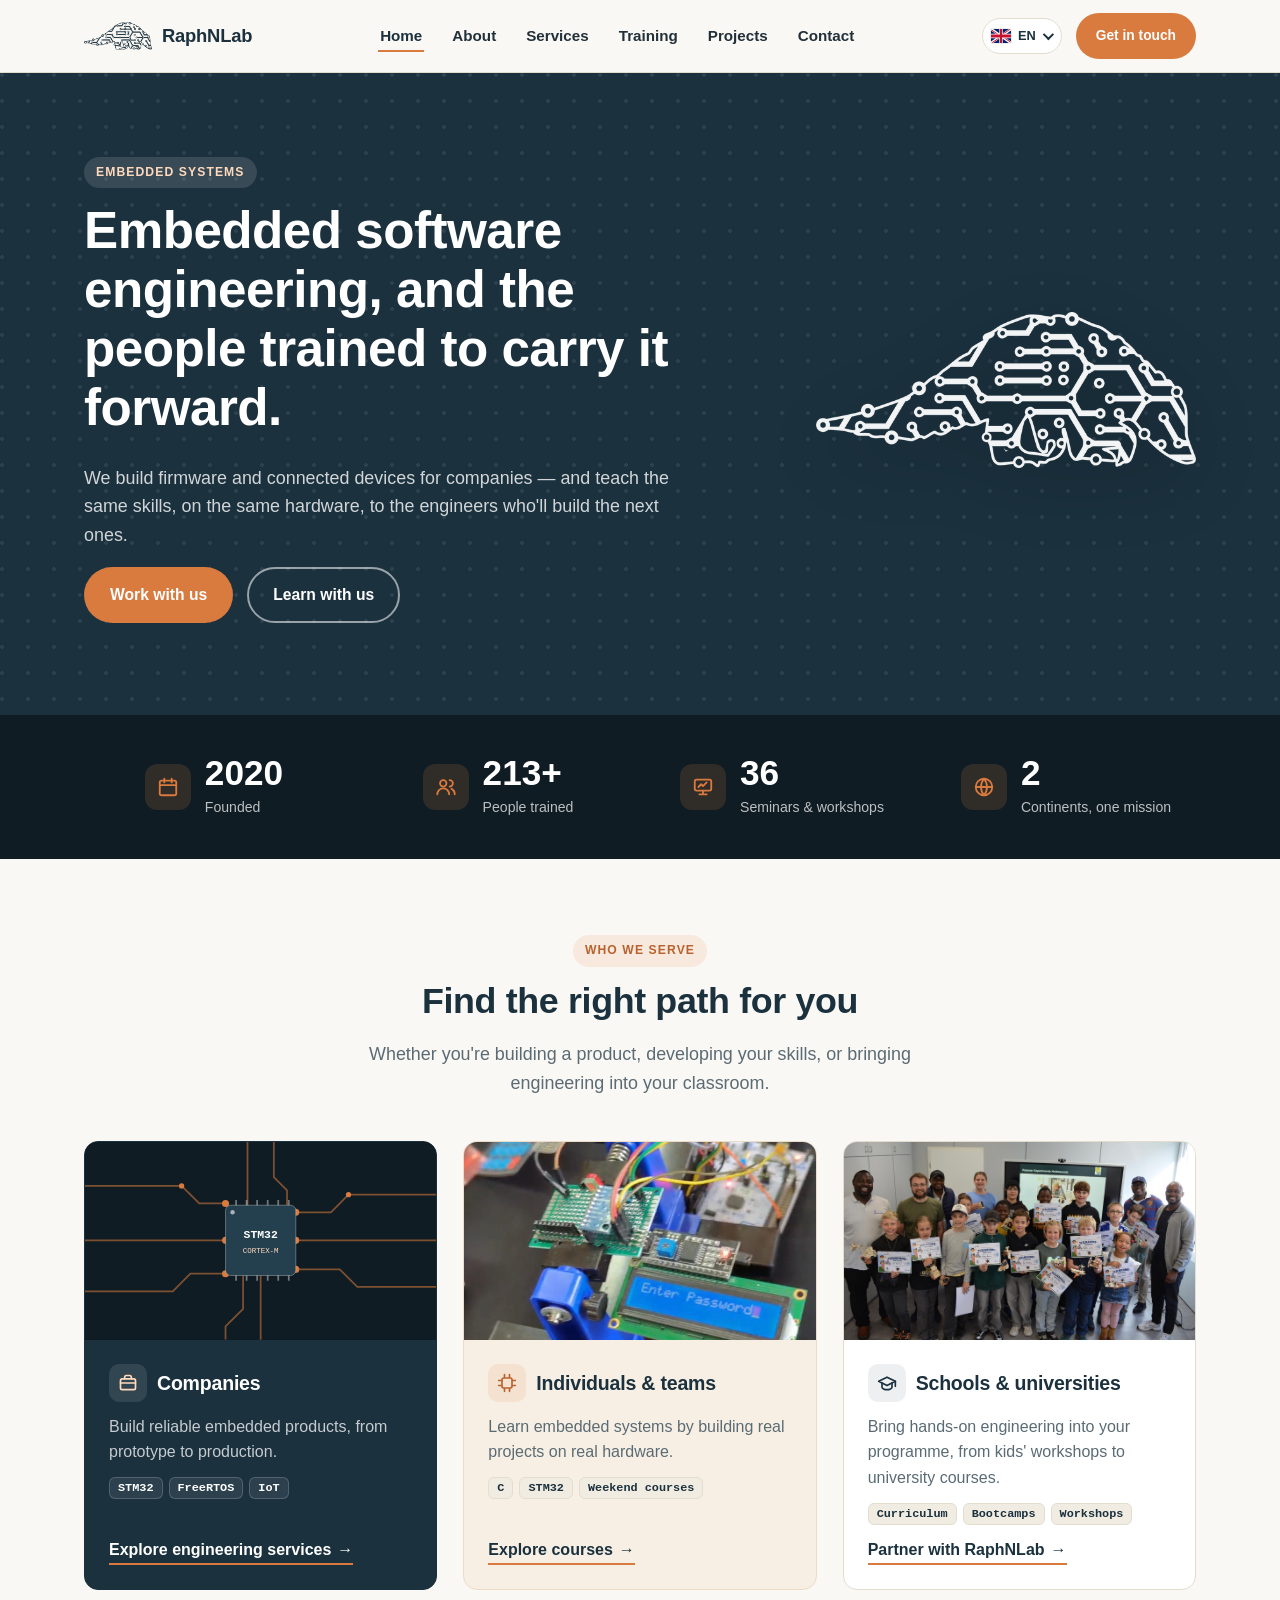
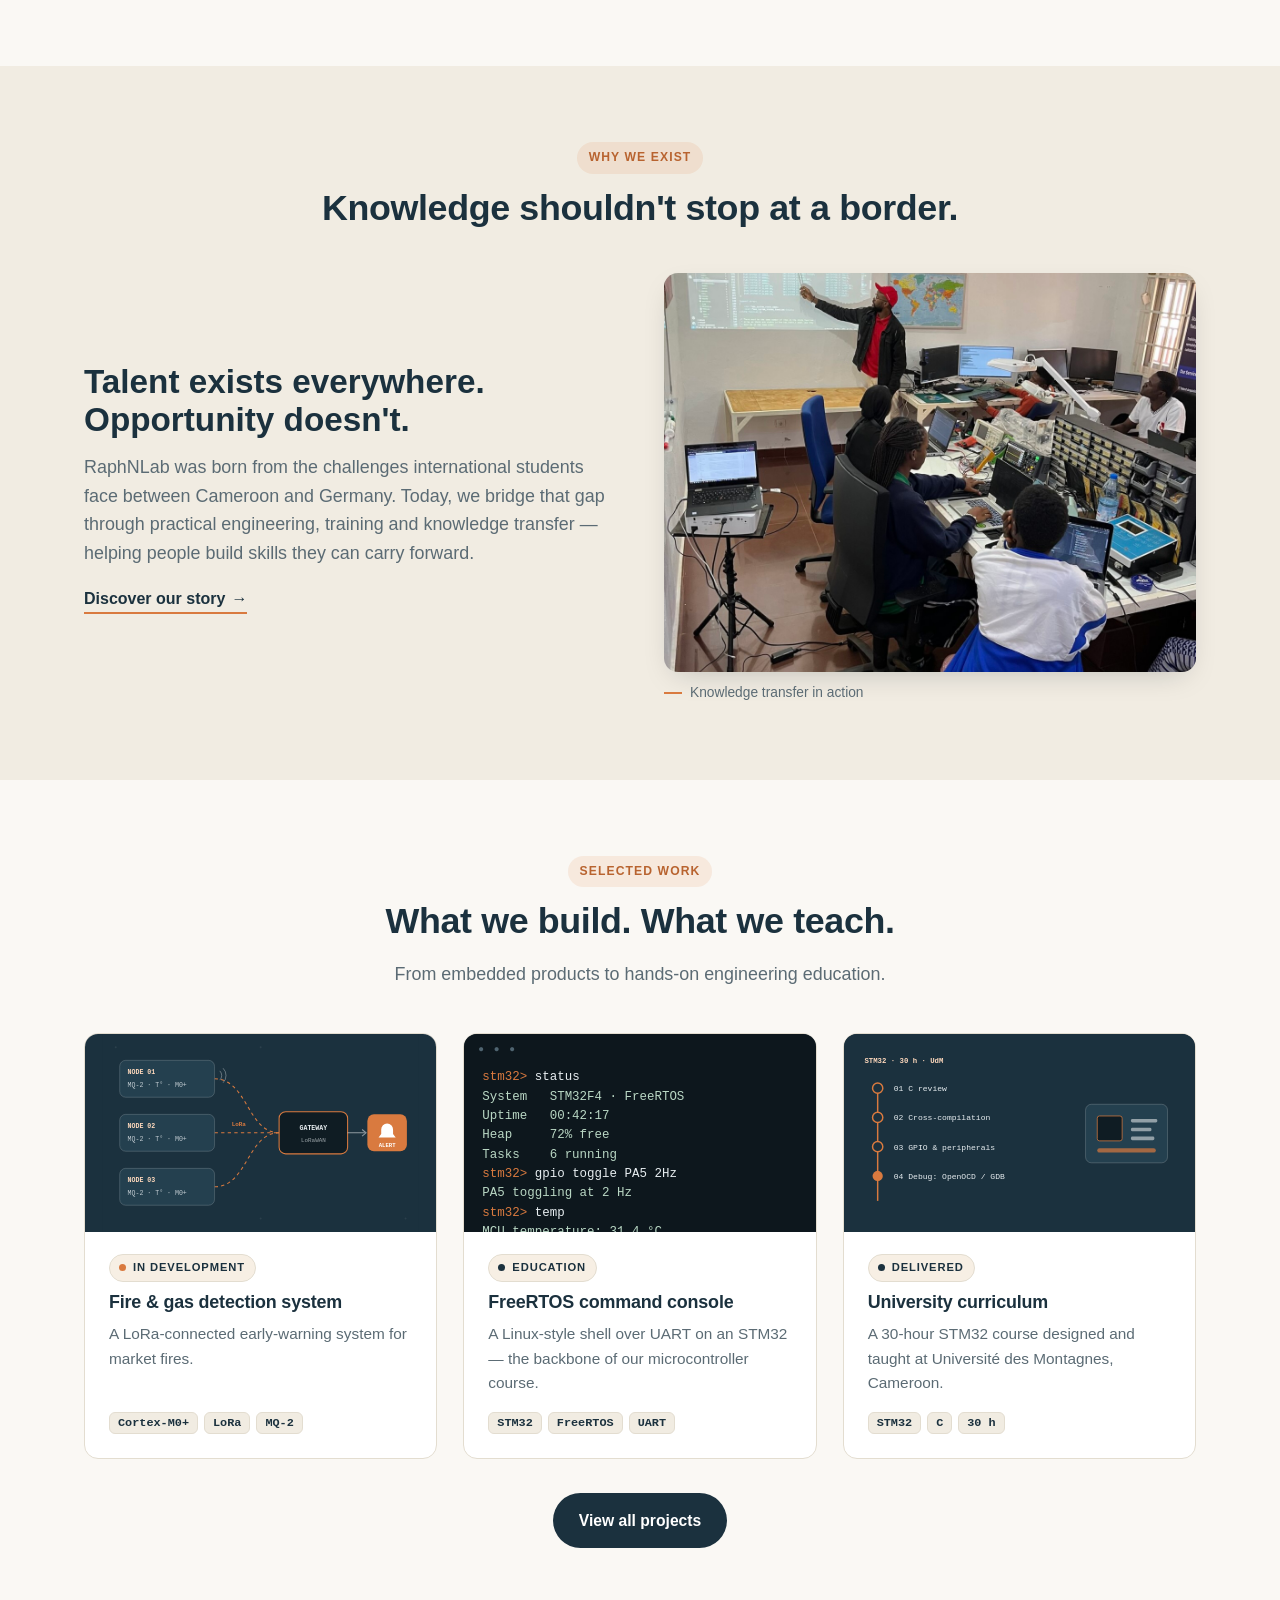
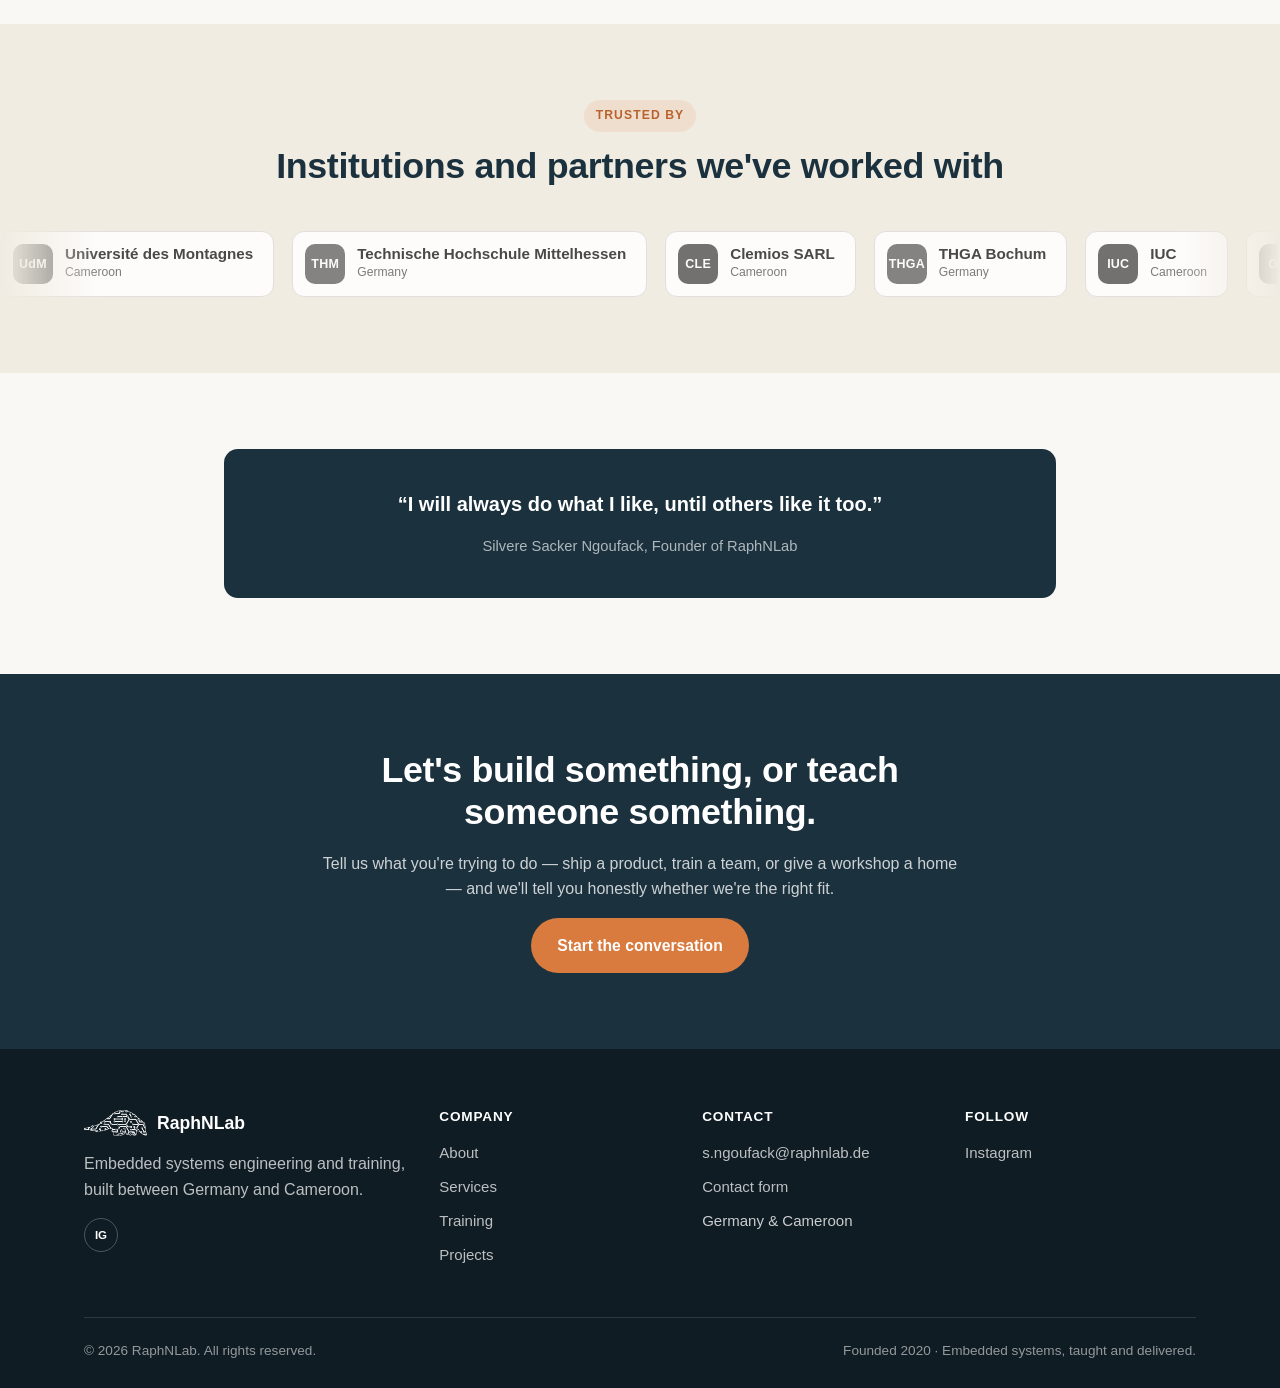
==== commit 650e5ef9: "Rearanging images" ====
--- a/index.html
+++ b/index.html
@@ -111,7 +111,7 @@
         </div>
       </article>
       <article class="path-card is-individual">
-        <div class="path-media"><img src="assets/img/photo-mixed-workshop.jpg" alt="Participants of a RaphNLab embedded systems workshop around their hardware" loading="lazy"></div>
+        <div class="path-media"><img src="assets/img/E_system.jpeg" alt="Participants of a RaphNLab embedded systems workshop around their hardware" loading="lazy"></div>
         <div class="path-body">
           <div class="path-kicker">
             <span class="icon"><svg viewBox="0 0 24 24" fill="none" stroke="currentColor" stroke-width="2" stroke-linecap="round" stroke-linejoin="round"><rect x="6" y="6" width="12" height="12" rx="2"/><path d="M9 2v3M15 2v3M9 19v3M15 19v3M2 9h3M2 15h3M19 9h3M19 15h3"/></svg></span>
@@ -123,7 +123,7 @@
         </div>
       </article>
       <article class="path-card is-institution">
-        <div class="path-media"><img src="assets/img/photo-kids-group.jpg" alt="Children holding their certificates after a Kids MINT Workshop" loading="lazy"></div>
+        <div class="path-media"><img src="assets/img/Workshop.jpeg" alt="Children holding their certificates after a Kids MINT Workshop" loading="lazy"></div>
         <div class="path-body">
           <div class="path-kicker">
             <span class="icon"><svg viewBox="0 0 24 24" fill="none" stroke="currentColor" stroke-width="2" stroke-linecap="round" stroke-linejoin="round"><path d="M22 10 12 5 2 10l10 5 10-5Z"/><path d="M6 12v5c0 1.5 3 3 6 3s6-1.5 6-3v-5"/><path d="M22 10v6"/></svg></span>
